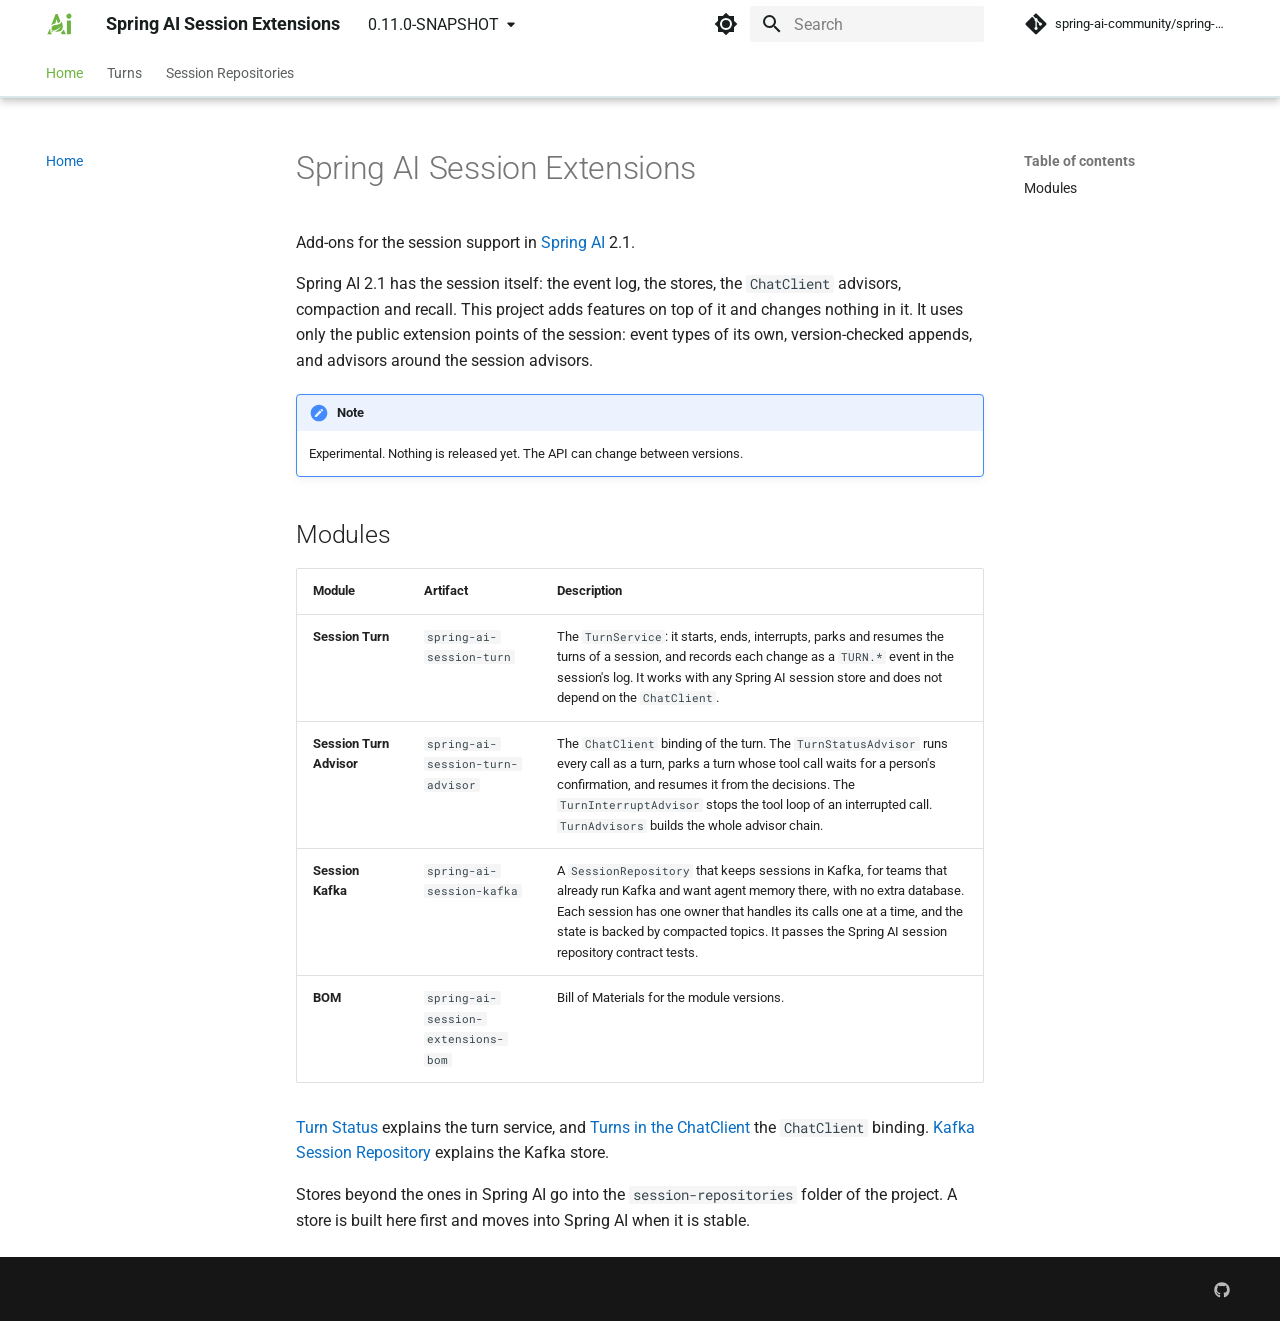
==== 0.11.0-SNAPSHOT/index.html @ f7932884 "Deployed 1ffb520 to 0.11.0-SNAPSHOT with MkDocs 1.6.1 and mike 2.2.0" ====
<!doctype html>
<html lang="en" class="no-js">
  <head>
    
      <meta charset="utf-8">
      <meta name="viewport" content="width=device-width,initial-scale=1">
      
        <meta name="description" content="Add-ons for the session in Spring AI 2.1">
      
      
      
      
      
        <link rel="next" href="turn/turn-status/">
      
      
        
      
      
      <link rel="icon" href="assets/images/spring-ai-logo.svg">
      <meta name="generator" content="mkdocs-1.6.1, mkdocs-material-9.8.2">
    
    
      
        <title>Spring AI Session Extensions</title>
      
    
    
      <link rel="stylesheet" href="assets/stylesheets/main.57a0d79d.min.css">
      
        
        <link rel="stylesheet" href="assets/stylesheets/palette.fb2fffe2.min.css">
      
      


    
    
      
    
    
      
        
        
        <link rel="preconnect" href="https://fonts.gstatic.com" crossorigin>
        <link rel="stylesheet" href="https://fonts.googleapis.com/css?family=Roboto:300,300i,400,400i,700,700i%7CRoboto+Mono:400,400i,700,700i&display=fallback">
        <style>:root{--md-text-font:"Roboto";--md-code-font:"Roboto Mono"}</style>
      
    
    
      <link rel="stylesheet" href="stylesheets/extra.css">
    
    <script>__md_scope=new URL(".",location),__md_hash=e=>[...e].reduce(((e,_)=>(e<<5)-e+_.charCodeAt(0)),0),__md_get=(e,_=localStorage,t=__md_scope)=>JSON.parse(_.getItem(t.pathname+"."+e)),__md_set=(e,_,t=localStorage,a=__md_scope)=>{try{t.setItem(a.pathname+"."+e,JSON.stringify(_))}catch(e){}}</script>
    
      

    
    
  </head>
  
  
    
    
      
    
    
    
    
    <body dir="ltr" data-md-color-scheme="default" data-md-color-primary="custom" data-md-color-accent="custom">
  
    
    <input class="md-toggle" data-md-toggle="drawer" type="checkbox" id="__drawer" autocomplete="off">
    <input class="md-toggle" data-md-toggle="search" type="checkbox" id="__search" autocomplete="off">
    <label class="md-overlay" for="__drawer"></label>
    <div data-md-component="skip">
      
        
        <a href="#spring-ai-session-extensions" class="md-skip">
          Skip to content
        </a>
      
    </div>
    <div data-md-component="announce">
      
    </div>
    
      <div data-md-color-scheme="default" data-md-component="outdated" hidden>
        
      </div>
    
    
      

  

<header class="md-header md-header--shadow md-header--lifted" data-md-component="header">
  <nav class="md-header__inner md-grid" aria-label="Header">
    <a href="." title="Spring AI Session Extensions" class="md-header__button md-logo" aria-label="Spring AI Session Extensions" data-md-component="logo">
      
  <img src="assets/images/spring-ai-logo.svg" alt="logo">

    </a>
    <label class="md-header__button md-icon" for="__drawer">
      
      <svg xmlns="http://www.w3.org/2000/svg" viewBox="0 0 24 24"><path d="M3 6h18v2H3zm0 5h18v2H3zm0 5h18v2H3z"/></svg>
    </label>
    <div class="md-header__title" data-md-component="header-title">
      <div class="md-header__ellipsis">
        <div class="md-header__topic">
          <span class="md-ellipsis">
            Spring AI Session Extensions
          </span>
        </div>
        <div class="md-header__topic" data-md-component="header-topic">
          <span class="md-ellipsis">
            
              Home
            
          </span>
        </div>
      </div>
    </div>
    
      
        <form class="md-header__option" data-md-component="palette">
  
    
    
    
    <input class="md-option" data-md-color-media="" data-md-color-scheme="default" data-md-color-primary="custom" data-md-color-accent="custom"  aria-label="Switch to dark mode"  type="radio" name="__palette" id="__palette_0">
    
      <label class="md-header__button md-icon" title="Switch to dark mode" for="__palette_1" hidden>
        <svg xmlns="http://www.w3.org/2000/svg" viewBox="0 0 24 24"><path d="M12 8a4 4 0 0 0-4 4 4 4 0 0 0 4 4 4 4 0 0 0 4-4 4 4 0 0 0-4-4m0 10a6 6 0 0 1-6-6 6 6 0 0 1 6-6 6 6 0 0 1 6 6 6 6 0 0 1-6 6m8-9.31V4h-4.69L12 .69 8.69 4H4v4.69L.69 12 4 15.31V20h4.69L12 23.31 15.31 20H20v-4.69L23.31 12z"/></svg>
      </label>
    
  
    
    
    
    <input class="md-option" data-md-color-media="" data-md-color-scheme="slate" data-md-color-primary="custom" data-md-color-accent="custom"  aria-label="Switch to light mode"  type="radio" name="__palette" id="__palette_1">
    
      <label class="md-header__button md-icon" title="Switch to light mode" for="__palette_0" hidden>
        <svg xmlns="http://www.w3.org/2000/svg" viewBox="0 0 24 24"><path d="M12 18c-.89 0-1.74-.2-2.5-.55C11.56 16.5 13 14.42 13 12s-1.44-4.5-3.5-5.45C10.26 6.2 11.11 6 12 6a6 6 0 0 1 6 6 6 6 0 0 1-6 6m8-9.31V4h-4.69L12 .69 8.69 4H4v4.69L.69 12 4 15.31V20h4.69L12 23.31 15.31 20H20v-4.69L23.31 12z"/></svg>
      </label>
    
  
</form>
      
    
    
      <script>var palette=__md_get("__palette");if(palette&&palette.color){if("(prefers-color-scheme)"===palette.color.media){var media=matchMedia("(prefers-color-scheme: light)"),input=document.querySelector(media.matches?"[data-md-color-media='(prefers-color-scheme: light)']":"[data-md-color-media='(prefers-color-scheme: dark)']");palette.color.media=input.getAttribute("data-md-color-media"),palette.color.scheme=input.getAttribute("data-md-color-scheme"),palette.color.primary=input.getAttribute("data-md-color-primary"),palette.color.accent=input.getAttribute("data-md-color-accent")}for(var[key,value]of Object.entries(palette.color))document.body.setAttribute("data-md-color-"+key,value)}</script>
    
    
    
      
      
        <label class="md-header__button md-icon" for="__search">
          
          <svg xmlns="http://www.w3.org/2000/svg" viewBox="0 0 24 24"><path d="M9.5 3A6.5 6.5 0 0 1 16 9.5c0 1.61-.59 3.09-1.56 4.23l.27.27h.79l5 5-1.5 1.5-5-5v-.79l-.27-.27A6.52 6.52 0 0 1 9.5 16 6.5 6.5 0 0 1 3 9.5 6.5 6.5 0 0 1 9.5 3m0 2C7 5 5 7 5 9.5S7 14 9.5 14 14 12 14 9.5 12 5 9.5 5"/></svg>
        </label>
        <div class="md-search" data-md-component="search" role="dialog">
  <label class="md-search__overlay" for="__search"></label>
  <div class="md-search__inner" role="search">
    <form class="md-search__form" name="search">
      <input type="text" class="md-search__input" name="query" aria-label="Search" placeholder="Search" autocapitalize="off" autocorrect="off" autocomplete="off" spellcheck="false" data-md-component="search-query" required>
      <label class="md-search__icon md-icon" for="__search">
        
        <svg xmlns="http://www.w3.org/2000/svg" viewBox="0 0 24 24"><path d="M9.5 3A6.5 6.5 0 0 1 16 9.5c0 1.61-.59 3.09-1.56 4.23l.27.27h.79l5 5-1.5 1.5-5-5v-.79l-.27-.27A6.52 6.52 0 0 1 9.5 16 6.5 6.5 0 0 1 3 9.5 6.5 6.5 0 0 1 9.5 3m0 2C7 5 5 7 5 9.5S7 14 9.5 14 14 12 14 9.5 12 5 9.5 5"/></svg>
        
        <svg xmlns="http://www.w3.org/2000/svg" viewBox="0 0 24 24"><path d="M20 11v2H8l5.5 5.5-1.42 1.42L4.16 12l7.92-7.92L13.5 5.5 8 11z"/></svg>
      </label>
      <nav class="md-search__options" aria-label="Search">
        
        <button type="reset" class="md-search__icon md-icon" title="Clear" aria-label="Clear" tabindex="-1">
          
          <svg xmlns="http://www.w3.org/2000/svg" viewBox="0 0 24 24"><path d="M19 6.41 17.59 5 12 10.59 6.41 5 5 6.41 10.59 12 5 17.59 6.41 19 12 13.41 17.59 19 19 17.59 13.41 12z"/></svg>
        </button>
      </nav>
      
        <div class="md-search__suggest" data-md-component="search-suggest"></div>
      
    </form>
    <div class="md-search__output">
      <div class="md-search__scrollwrap" tabindex="0" data-md-scrollfix>
        <div class="md-search-result" data-md-component="search-result">
          <div class="md-search-result__meta">
            Initializing search
          </div>
          <ol class="md-search-result__list" role="presentation"></ol>
        </div>
      </div>
    </div>
  </div>
</div>
      
    
    
      <div class="md-header__source">
        <a href="https://github.com/spring-ai-community/spring-ai-session-extensions" title="Go to repository" class="md-source" data-md-component="source">
  <div class="md-source__icon md-icon">
    
    <svg xmlns="http://www.w3.org/2000/svg" viewBox="0 0 448 512"><!--! Font Awesome Free 7.1.0 by @fontawesome - https://fontawesome.com License - https://fontawesome.com/license/free (Icons: CC BY 4.0, Fonts: SIL OFL 1.1, Code: MIT License) Copyright 2025 Fonticons, Inc.--><path d="M439.6 236.1 244 40.5c-5.4-5.5-12.8-8.5-20.4-8.5s-15 3-20.4 8.4L162.5 81l51.5 51.5c27.1-9.1 52.7 16.8 43.4 43.7l49.7 49.7c34.2-11.8 61.2 31 35.5 56.7-26.5 26.5-70.2-2.9-56-37.3L240.3 199v121.9c25.3 12.5 22.3 41.8 9.1 55-6.4 6.4-15.2 10.1-24.3 10.1s-17.8-3.6-24.3-10.1c-17.6-17.6-11.1-46.9 11.2-56v-123c-20.8-8.5-24.6-30.7-18.6-45L142.6 101 8.5 235.1C3 240.6 0 247.9 0 255.5s3 15 8.5 20.4l195.6 195.7c5.4 5.4 12.7 8.4 20.4 8.4s15-3 20.4-8.4l194.7-194.7c5.4-5.4 8.4-12.8 8.4-20.4s-3-15-8.4-20.4"/></svg>
  </div>
  <div class="md-source__repository">
    spring-ai-community/spring-ai-session-extensions
  </div>
</a>
      </div>
    
  </nav>
  
    
      
<nav class="md-tabs" aria-label="Tabs" data-md-component="tabs">
  <div class="md-grid">
    <ul class="md-tabs__list">
      
        
  
  
  
    
  
  
    <li class="md-tabs__item md-tabs__item--active">
      <a href="." class="md-tabs__link">
        
  
  
    
  
  Home

      </a>
    </li>
  

      
        
  
  
  
  
    
    
      <li class="md-tabs__item">
        <a href="turn/turn-status/" class="md-tabs__link">
          
  
  
    
  
  Turns

        </a>
      </li>
    
  

      
        
  
  
  
  
    
    
      <li class="md-tabs__item">
        <a href="session-repositories/kafka/" class="md-tabs__link">
          
  
  
    
  
  Session Repositories

        </a>
      </li>
    
  

      
    </ul>
  </div>
</nav>
    
  
</header>
    
    <div class="md-container" data-md-component="container">
      
      
        
      
      <main class="md-main" data-md-component="main">
        <div class="md-main__inner md-grid">
          
            
              
              <div class="md-sidebar md-sidebar--primary" data-md-component="sidebar" data-md-type="navigation" >
                <div class="md-sidebar__scrollwrap">
                  <div class="md-sidebar__inner">
                    


  


<nav class="md-nav md-nav--primary md-nav--lifted" aria-label="Navigation" data-md-level="0">
  <label class="md-nav__title" for="__drawer">
    <a href="." title="Spring AI Session Extensions" class="md-nav__button md-logo" aria-label="Spring AI Session Extensions" data-md-component="logo">
      
  <img src="assets/images/spring-ai-logo.svg" alt="logo">

    </a>
    Spring AI Session Extensions
  </label>
  
    <div class="md-nav__source">
      <a href="https://github.com/spring-ai-community/spring-ai-session-extensions" title="Go to repository" class="md-source" data-md-component="source">
  <div class="md-source__icon md-icon">
    
    <svg xmlns="http://www.w3.org/2000/svg" viewBox="0 0 448 512"><!--! Font Awesome Free 7.1.0 by @fontawesome - https://fontawesome.com License - https://fontawesome.com/license/free (Icons: CC BY 4.0, Fonts: SIL OFL 1.1, Code: MIT License) Copyright 2025 Fonticons, Inc.--><path d="M439.6 236.1 244 40.5c-5.4-5.5-12.8-8.5-20.4-8.5s-15 3-20.4 8.4L162.5 81l51.5 51.5c27.1-9.1 52.7 16.8 43.4 43.7l49.7 49.7c34.2-11.8 61.2 31 35.5 56.7-26.5 26.5-70.2-2.9-56-37.3L240.3 199v121.9c25.3 12.5 22.3 41.8 9.1 55-6.4 6.4-15.2 10.1-24.3 10.1s-17.8-3.6-24.3-10.1c-17.6-17.6-11.1-46.9 11.2-56v-123c-20.8-8.5-24.6-30.7-18.6-45L142.6 101 8.5 235.1C3 240.6 0 247.9 0 255.5s3 15 8.5 20.4l195.6 195.7c5.4 5.4 12.7 8.4 20.4 8.4s15-3 20.4-8.4l194.7-194.7c5.4-5.4 8.4-12.8 8.4-20.4s-3-15-8.4-20.4"/></svg>
  </div>
  <div class="md-source__repository">
    spring-ai-community/spring-ai-session-extensions
  </div>
</a>
    </div>
  
  <ul class="md-nav__list" data-md-scrollfix>
    
      
      
  
  
    
  
  
  
    <li class="md-nav__item md-nav__item--active">
      
      <input class="md-nav__toggle md-toggle" type="checkbox" id="__toc">
      
      
        
      
      
        <label class="md-nav__link md-nav__link--active" for="__toc">
          
  
  
  <span class="md-ellipsis">
    
  
    Home
  

    
  </span>
  
  

          <span class="md-nav__icon md-icon"></span>
        </label>
      
      <a href="." class="md-nav__link md-nav__link--active">
        
  
  
  <span class="md-ellipsis">
    
  
    Home
  

    
  </span>
  
  

      </a>
      
        

<nav class="md-nav md-nav--secondary" aria-label="Table of contents">
  
  
  
    
  
  
    <label class="md-nav__title" for="__toc">
      <span class="md-nav__icon md-icon"></span>
      Table of contents
    </label>
    <ul class="md-nav__list" data-md-component="toc" data-md-scrollfix>
      
        <li class="md-nav__item">
  <a href="#modules" class="md-nav__link">
    <span class="md-ellipsis">
      
        Modules
      
    </span>
  </a>
  
</li>
      
    </ul>
  
</nav>
      
    </li>
  

    
      
      
  
  
  
  
    
    
      
        
      
        
      
    
    
    
      
      
        
      
    
    
    <li class="md-nav__item md-nav__item--nested">
      
        
        
        <input class="md-nav__toggle md-toggle " type="checkbox" id="__nav_2" >
        
          
          <label class="md-nav__link" for="__nav_2" id="__nav_2_label" tabindex="0">
            
  
  
  <span class="md-ellipsis">
    
  
    Turns
  

    
  </span>
  
  

            <span class="md-nav__icon md-icon"></span>
          </label>
        
        <nav class="md-nav" data-md-level="1" aria-labelledby="__nav_2_label" aria-expanded="false">
          <label class="md-nav__title" for="__nav_2">
            <span class="md-nav__icon md-icon"></span>
            
  
    Turns
  

          </label>
          <ul class="md-nav__list" data-md-scrollfix>
            
              
                
  
  
  
  
    <li class="md-nav__item">
      <a href="turn/turn-status/" class="md-nav__link">
        
  
  
  <span class="md-ellipsis">
    
  
    Turn Status
  

    
  </span>
  
  

      </a>
    </li>
  

              
            
              
                
  
  
  
  
    <li class="md-nav__item">
      <a href="turn/chat-client/" class="md-nav__link">
        
  
  
  <span class="md-ellipsis">
    
  
    Turns in the ChatClient
  

    
  </span>
  
  

      </a>
    </li>
  

              
            
          </ul>
        </nav>
      
    </li>
  

    
      
      
  
  
  
  
    
    
      
        
      
    
    
    
      
      
        
      
    
    
    <li class="md-nav__item md-nav__item--nested">
      
        
        
        <input class="md-nav__toggle md-toggle " type="checkbox" id="__nav_3" >
        
          
          <label class="md-nav__link" for="__nav_3" id="__nav_3_label" tabindex="0">
            
  
  
  <span class="md-ellipsis">
    
  
    Session Repositories
  

    
  </span>
  
  

            <span class="md-nav__icon md-icon"></span>
          </label>
        
        <nav class="md-nav" data-md-level="1" aria-labelledby="__nav_3_label" aria-expanded="false">
          <label class="md-nav__title" for="__nav_3">
            <span class="md-nav__icon md-icon"></span>
            
  
    Session Repositories
  

          </label>
          <ul class="md-nav__list" data-md-scrollfix>
            
              
                
  
  
  
  
    <li class="md-nav__item">
      <a href="session-repositories/kafka/" class="md-nav__link">
        
  
  
  <span class="md-ellipsis">
    
  
    Kafka
  

    
  </span>
  
  

      </a>
    </li>
  

              
            
          </ul>
        </nav>
      
    </li>
  

    
  </ul>
</nav>
                  </div>
                </div>
              </div>
            
            
              
              <div class="md-sidebar md-sidebar--secondary" data-md-component="sidebar" data-md-type="toc" >
                <div class="md-sidebar__scrollwrap">
                  <div class="md-sidebar__inner">
                    

<nav class="md-nav md-nav--secondary" aria-label="Table of contents">
  
  
  
    
  
  
    <label class="md-nav__title" for="__toc">
      <span class="md-nav__icon md-icon"></span>
      Table of contents
    </label>
    <ul class="md-nav__list" data-md-component="toc" data-md-scrollfix>
      
        <li class="md-nav__item">
  <a href="#modules" class="md-nav__link">
    <span class="md-ellipsis">
      
        Modules
      
    </span>
  </a>
  
</li>
      
    </ul>
  
</nav>
                  </div>
                </div>
              </div>
            
          
          
            <div class="md-content" data-md-component="content">
              
                



  


              
              <article class="md-content__inner md-typeset">
                
                  


  
  


<!-- ![Spring AI](assets/images/spring-ai-title-logo-light.svg#only-light){ width="320" }
![Spring AI](assets/images/spring-ai-title-logo-dark.svg#only-dark){ width="320" } -->

<h1 id="spring-ai-session-extensions">Spring AI Session Extensions<a class="headerlink" href="#spring-ai-session-extensions" title="Permanent link">&para;</a></h1>
<p>Add-ons for the session support in <a href="https://docs.spring.io/spring-ai/reference/">Spring AI</a> 2.1.</p>
<p>Spring AI 2.1 has the session itself: the event log, the stores, the <code>ChatClient</code> advisors, compaction and recall.
This project adds features on top of it and changes nothing in it.
It uses only the public extension points of the session: event types of its own, version-checked appends, and advisors around the session advisors.</p>
<div class="admonition note">
<p class="admonition-title">Note</p>
<p>Experimental. Nothing is released yet. The API can change between versions.</p>
</div>
<h2 id="modules">Modules<a class="headerlink" href="#modules" title="Permanent link">&para;</a></h2>
<table>
<thead>
<tr>
<th>Module</th>
<th>Artifact</th>
<th>Description</th>
</tr>
</thead>
<tbody>
<tr>
<td><strong>Session Turn</strong></td>
<td><code>spring-ai-session-turn</code></td>
<td>The <code>TurnService</code>: it starts, ends, interrupts, parks and resumes the turns of a session, and records each change as a <code>TURN.*</code> event in the session's log. It works with any Spring AI session store and does not depend on the <code>ChatClient</code>.</td>
</tr>
<tr>
<td><strong>Session Turn Advisor</strong></td>
<td><code>spring-ai-session-turn-advisor</code></td>
<td>The <code>ChatClient</code> binding of the turn. The <code>TurnStatusAdvisor</code> runs every call as a turn, parks a turn whose tool call waits for a person's confirmation, and resumes it from the decisions. The <code>TurnInterruptAdvisor</code> stops the tool loop of an interrupted call. <code>TurnAdvisors</code> builds the whole advisor chain.</td>
</tr>
<tr>
<td><strong>Session Kafka</strong></td>
<td><code>spring-ai-session-kafka</code></td>
<td>A <code>SessionRepository</code> that keeps sessions in Kafka, for teams that already run Kafka and want agent memory there, with no extra database. Each session has one owner that handles its calls one at a time, and the state is backed by compacted topics. It passes the Spring AI session repository contract tests.</td>
</tr>
<tr>
<td><strong>BOM</strong></td>
<td><code>spring-ai-session-extensions-bom</code></td>
<td>Bill of Materials for the module versions.</td>
</tr>
</tbody>
</table>
<p><a href="turn/turn-status/">Turn Status</a> explains the turn service, and <a href="turn/chat-client/">Turns in the ChatClient</a> the <code>ChatClient</code> binding.
<a href="session-repositories/kafka/">Kafka Session Repository</a> explains the Kafka store.</p>
<p>Stores beyond the ones in Spring AI go into the <code>session-repositories</code> folder of the project.
A store is built here first and moves into Spring AI when it is stable.</p>












                
              </article>
            </div>
          
          
  <script>var tabs=__md_get("__tabs");if(Array.isArray(tabs))e:for(var set of document.querySelectorAll(".tabbed-set")){var labels=set.querySelector(".tabbed-labels");for(var tab of tabs)for(var label of labels.getElementsByTagName("label"))if(label.innerText.trim()===tab){var input=document.getElementById(label.htmlFor);input.checked=!0;continue e}}</script>

<script>var target=document.getElementById(location.hash.slice(1));target&&target.name&&(target.checked=target.name.startsWith("__tabbed_"))</script>
        </div>
        
          <button type="button" class="md-top md-icon" data-md-component="top" hidden>
  
  <svg xmlns="http://www.w3.org/2000/svg" viewBox="0 0 24 24"><path d="M13 20h-2V8l-5.5 5.5-1.42-1.42L12 4.16l7.92 7.92-1.42 1.42L13 8z"/></svg>
  Back to top
</button>
        
      </main>
      
        <footer class="md-footer">
  
  <div class="md-footer-meta md-typeset">
    <div class="md-footer-meta__inner md-grid">
      <div class="md-copyright">
  
  
</div>
      
        
<div class="md-social">
  
    
    
    
    
      
      
    
    <a href="https://github.com/spring-ai-community/spring-ai-session-extensions" target="_blank" rel="noopener" title="github.com" class="md-social__link">
      <svg xmlns="http://www.w3.org/2000/svg" viewBox="0 0 512 512"><!--! Font Awesome Free 7.1.0 by @fontawesome - https://fontawesome.com License - https://fontawesome.com/license/free (Icons: CC BY 4.0, Fonts: SIL OFL 1.1, Code: MIT License) Copyright 2025 Fonticons, Inc.--><path d="M173.9 397.4c0 2-2.3 3.6-5.2 3.6-3.3.3-5.6-1.3-5.6-3.6 0-2 2.3-3.6 5.2-3.6 3-.3 5.6 1.3 5.6 3.6m-31.1-4.5c-.7 2 1.3 4.3 4.3 4.9 2.6 1 5.6 0 6.2-2s-1.3-4.3-4.3-5.2c-2.6-.7-5.5.3-6.2 2.3m44.2-1.7c-2.9.7-4.9 2.6-4.6 4.9.3 2 2.9 3.3 5.9 2.6 2.9-.7 4.9-2.6 4.6-4.6-.3-1.9-3-3.2-5.9-2.9M252.8 8C114.1 8 8 113.3 8 252c0 110.9 69.8 205.8 169.5 239.2 12.8 2.3 17.3-5.6 17.3-12.1 0-6.2-.3-40.4-.3-61.4 0 0-70 15-84.7-29.8 0 0-11.4-29.1-27.8-36.6 0 0-22.9-15.7 1.6-15.4 0 0 24.9 2 38.6 25.8 21.9 38.6 58.6 27.5 72.9 20.9 2.3-16 8.8-27.1 16-33.7-55.9-6.2-112.3-14.3-112.3-110.5 0-27.5 7.6-41.3 23.6-58.9-2.6-6.5-11.1-33.3 2.6-67.9 20.9-6.5 69 27 69 27 20-5.6 41.5-8.5 62.8-8.5s42.8 2.9 62.8 8.5c0 0 48.1-33.6 69-27 13.7 34.7 5.2 61.4 2.6 67.9 16 17.7 25.8 31.5 25.8 58.9 0 96.5-58.9 104.2-114.8 110.5 9.2 7.9 17 22.9 17 46.4 0 33.7-.3 75.4-.3 83.6 0 6.5 4.6 14.4 17.3 12.1C436.2 457.8 504 362.9 504 252 504 113.3 391.5 8 252.8 8M105.2 352.9c-1.3 1-1 3.3.7 5.2 1.6 1.6 3.9 2.3 5.2 1 1.3-1 1-3.3-.7-5.2-1.6-1.6-3.9-2.3-5.2-1m-10.8-8.1c-.7 1.3.3 2.9 2.3 3.9 1.6 1 3.6.7 4.3-.7.7-1.3-.3-2.9-2.3-3.9-2-.6-3.6-.3-4.3.7m32.4 35.6c-1.6 1.3-1 4.3 1.3 6.2 2.3 2.3 5.2 2.6 6.5 1 1.3-1.3.7-4.3-1.3-6.2-2.2-2.3-5.2-2.6-6.5-1m-11.4-14.7c-1.6 1-1.6 3.6 0 5.9s4.3 3.3 5.6 2.3c1.6-1.3 1.6-3.9 0-6.2-1.4-2.3-4-3.3-5.6-2"/></svg>
    </a>
  
</div>
      
    </div>
  </div>
</footer>
      
    </div>
    <div class="md-dialog" data-md-component="dialog">
      <div class="md-dialog__inner md-typeset"></div>
    </div>
    
      <div class="md-progress" data-md-component="progress" role="progressbar"></div>
    
    
    
      
      
      <script id="__config" type="application/json">{"annotate": null, "base": ".", "features": ["navigation.instant", "navigation.instant.progress", "navigation.tabs", "navigation.tabs.sticky", "navigation.sections", "navigation.top", "navigation.path", "navigation.indexes", "toc.follow", "search.suggest", "search.highlight", "content.code.copy", "content.code.annotate", "content.tabs.link"], "search": "assets/javascripts/workers/search.a7633da7.min.js", "tags": null, "translations": {"clipboard.copied": "Copied to clipboard", "clipboard.copy": "Copy to clipboard", "search.result.more.one": "1 more on this page", "search.result.more.other": "# more on this page", "search.result.none": "No matching documents", "search.result.one": "1 matching document", "search.result.other": "# matching documents", "search.result.placeholder": "Type to start searching", "search.result.term.missing": "Missing", "select.version": "Select version"}, "version": {"default": ["latest-snapshot", "latest"], "provider": "mike"}}</script>
    
    
      <script src="assets/javascripts/bundle.a5f9d56c.min.js"></script>
      
    
  </body>
</html>
---- 0.11.0-SNAPSHOT/assets/stylesheets/main.57a0d79d.min.css ----
@charset "UTF-8";html{box-sizing:border-box;-webkit-text-size-adjust:none;-moz-text-size-adjust:none;text-size-adjust:none}*,:after,:before{box-sizing:inherit}@media(prefers-reduced-motion){*,:after,:before{transition:none!important}}body{margin:0;-webkit-font-smoothing:antialiased;-moz-osx-font-smoothing:grayscale;--md-text-font-family:var(--md-text-font, _),
    -apple-system, BlinkMacSystemFont, Helvetica, Arial, sans-serif;--md-code-font-family:var(--md-code-font, _),
    SFMono-Regular, Consolas, Menlo, monospace}.md-typeset code:not(.focus-visible),a,button,input,label{-webkit-tap-highlight-color:transparent}a{color:inherit;text-decoration:none}hr{box-sizing:initial;display:block;height:.05rem;padding:0;overflow:visible;border:0}small{font-size:80%}sub,sup{line-height:1em}img{border-style:none}table{border-spacing:0;border-collapse:initial}td,th{font-weight:400;vertical-align:top}button{padding:0;margin:0;font-family:inherit;font-size:inherit;background:#0000;border:0}input{border:0;outline:none}:root{--md-primary-fg-color:#4051b5;--md-primary-fg-color--light:#5d6cc0;--md-primary-fg-color--dark:#303fa1;--md-primary-bg-color:#fff;--md-primary-bg-color--light:#ffffffb3;--md-accent-fg-color:#526cfe;--md-accent-fg-color--transparent:#526cfe1a;--md-accent-bg-color:#fff;--md-accent-bg-color--light:#ffffffb3;--md-typeset-table-sort-icon:url("data:image/svg+xml;charset=utf-8,<svg xmlns='http://www.w3.org/2000/svg' viewBox='0 0 24 24'><path d='m18 21-4-4h3V7h-3l4-4 4 4h-3v10h3M2 19v-2h10v2M2 13v-2h7v2M2 7V5h4v2z'/></svg>");--md-typeset-table-sort-icon--asc:url("data:image/svg+xml;charset=utf-8,<svg xmlns='http://www.w3.org/2000/svg' viewBox='0 0 24 24'><path d='M19 17h3l-4 4-4-4h3V3h2M2 17h10v2H2M6 5v2H2V5m0 6h7v2H2z'/></svg>");--md-typeset-table-sort-icon--desc:url("data:image/svg+xml;charset=utf-8,<svg xmlns='http://www.w3.org/2000/svg' viewBox='0 0 24 24'><path d='M19 7h3l-4-4-4 4h3v14h2M2 17h10v2H2M6 5v2H2V5m0 6h7v2H2z'/></svg>")}[data-md-color-scheme=default]{color-scheme:light}[data-md-color-scheme=default] img[src$="#gh-dark-mode-only"],[data-md-color-scheme=default] img[src$="#only-dark"]{display:none}:root,[data-md-color-scheme=default]{--md-hue:225deg;--md-default-fg-color:#000000de;--md-default-fg-color--light:#0000008a;--md-default-fg-color--lighter:#00000052;--md-default-fg-color--lightest:#00000012;--md-default-bg-color:#fff;--md-default-bg-color--light:#ffffffb3;--md-default-bg-color--lighter:#ffffff4d;--md-default-bg-color--lightest:#ffffff1f;--md-code-fg-color:#36464e;--md-code-bg-color:#f5f5f5;--md-code-bg-color--light:#f5f5f5b3;--md-code-bg-color--lighter:#f5f5f54d;--md-code-hl-color:#4287ff;--md-code-hl-color--light:#4287ff1a;--md-code-hl-number-color:#d52a2a;--md-code-hl-special-color:#db1457;--md-code-hl-function-color:#a846b9;--md-code-hl-constant-color:#6e59d9;--md-code-hl-keyword-color:#3f6ec6;--md-code-hl-string-color:#1c7d4d;--md-code-hl-name-color:var(--md-code-fg-color);--md-code-hl-operator-color:var(--md-default-fg-color--light);--md-code-hl-punctuation-color:var(--md-default-fg-color--light);--md-code-hl-comment-color:var(--md-default-fg-color--light);--md-code-hl-generic-color:var(--md-default-fg-color--light);--md-code-hl-variable-color:var(--md-default-fg-color--light);--md-typeset-color:var(--md-default-fg-color);--md-typeset-a-color:var(--md-primary-fg-color);--md-typeset-del-color:#f5503d26;--md-typeset-ins-color:#0bd57026;--md-typeset-kbd-color:#fafafa;--md-typeset-kbd-accent-color:#fff;--md-typeset-kbd-border-color:#b8b8b8;--md-typeset-mark-color:#ffff0080;--md-typeset-table-color:#0000001f;--md-typeset-table-color--light:#00000009;--md-admonition-fg-color:var(--md-default-fg-color);--md-admonition-bg-color:var(--md-default-bg-color);--md-warning-fg-color:#000000de;--md-warning-bg-color:#ff9;--md-footer-fg-color:#fff;--md-footer-fg-color--light:#ffffffb3;--md-footer-fg-color--lighter:#ffffff73;--md-footer-bg-color:#000000de;--md-footer-bg-color--dark:#00000052;--md-shadow-z1:0 0.2rem 0.5rem #0000000d,
    0 0 0.05rem #0000001a;--md-shadow-z2:0 0.2rem 0.5rem #0000001a,
    0 0 0.05rem #00000040;--md-shadow-z3:0 0.2rem 0.5rem #0003,
    0 0 0.05rem #00000059}.md-icon svg{display:block;width:1.2rem;height:1.2rem;fill:currentcolor}aside,body,input{font-family:var(--md-text-font-family);font-feature-settings:"kern","liga";color:var(--md-typeset-color)}code,kbd,pre{font-family:var(--md-code-font-family);font-feature-settings:"kern"}.md-typeset{font-size:.8rem;line-height:1.6;overflow-wrap:break-word;-webkit-print-color-adjust:exact;color-adjust:exact}@media print{.md-typeset{font-size:.68rem}.md-typeset code,.md-typeset kbd,.md-typeset pre{white-space:pre-wrap}}.md-typeset blockquote,.md-typeset dl,.md-typeset figure,.md-typeset ol,.md-typeset pre,.md-typeset ul{margin-top:1em;margin-bottom:1em}.md-typeset h1{margin:0 0 1.25em;font-size:2em;line-height:1.3;color:var(--md-default-fg-color--light)}.md-typeset h1,.md-typeset h2{font-weight:300;letter-spacing:-.01em}.md-typeset h2{margin:1.6em 0 .64em;font-size:1.5625em;line-height:1.4}.md-typeset h3{margin:1.6em 0 .8em;font-size:1.25em;font-weight:400;line-height:1.5;letter-spacing:-.01em}.md-typeset h2+h3{margin-top:.8em}.md-typeset h4{margin:1em 0;font-weight:700;letter-spacing:-.01em}.md-typeset h5,.md-typeset h6{margin:1.25em 0;font-size:.8em;font-weight:700;color:var(--md-default-fg-color--light);letter-spacing:-.01em}.md-typeset h5{text-transform:uppercase}.md-typeset h5 code{text-transform:none}.md-typeset hr{display:flow-root;margin:1.5em 0;border-bottom:.05rem solid var(--md-default-fg-color--lightest)}.md-typeset a{color:var(--md-typeset-a-color);word-break:break-word}.md-typeset a,.md-typeset a:before{transition:color 125ms}.md-typeset a:focus,.md-typeset a:hover{color:var(--md-accent-fg-color)}.md-typeset a:focus code,.md-typeset a:hover code{color:var(--md-accent-fg-color);background-color:var(--md-accent-fg-color--transparent)}.md-typeset a code{color:var(--md-typeset-a-color)}.md-typeset a.focus-visible{outline-color:var(--md-accent-fg-color);outline-offset:.2rem}.md-typeset code,.md-typeset kbd,.md-typeset pre{font-variant-ligatures:none;color:var(--md-code-fg-color);direction:ltr;transition:background-color 125ms}.md-typeset code{padding:0 .2941176471em;font-size:.85em;word-break:break-word;background-color:var(--md-code-bg-color);border-radius:.1rem;-webkit-box-decoration-break:clone;box-decoration-break:clone;transition:color 125ms,background-color 125ms}.md-typeset code:not(.focus-visible){outline:none}.md-typeset pre{position:relative;display:flow-root;line-height:1.4}.md-typeset pre>code{display:block;padding:.7720588235em 1.1764705882em;margin:0;overflow:auto;word-break:normal;touch-action:auto;scrollbar-color:var(--md-default-fg-color--lighter) #0000;scrollbar-width:thin;outline-color:var(--md-accent-fg-color);box-shadow:none;-webkit-box-decoration-break:slice;box-decoration-break:slice}.md-typeset pre>code:hover{scrollbar-color:var(--md-accent-fg-color) #0000}.md-typeset pre>code::-webkit-scrollbar{width:.2rem;height:.2rem}.md-typeset pre>code::-webkit-scrollbar-thumb{background-color:var(--md-default-fg-color--lighter)}.md-typeset pre>code::-webkit-scrollbar-thumb:hover{background-color:var(--md-accent-fg-color)}.md-typeset kbd{display:inline-block;padding:0 .6666666667em;font-size:.75em;color:var(--md-default-fg-color);word-break:break-word;vertical-align:text-top;background-color:var(--md-typeset-kbd-color);border-radius:.1rem;box-shadow:0 .1rem 0 .05rem var(--md-typeset-kbd-border-color),0 .1rem 0 var(--md-typeset-kbd-border-color),0 -.1rem .2rem var(--md-typeset-kbd-accent-color) inset}.md-typeset mark{color:inherit;word-break:break-word;background-color:var(--md-typeset-mark-color);-webkit-box-decoration-break:clone;box-decoration-break:clone}.md-typeset abbr{text-decoration:none;cursor:help}.md-typeset [data-preview],.md-typeset abbr{border-bottom:.05rem dotted var(--md-default-fg-color--light)}.md-typeset small{opacity:.75}[dir=ltr] .md-typeset sub,[dir=ltr] .md-typeset sup{margin-left:.078125em}[dir=rtl] .md-typeset sub,[dir=rtl] .md-typeset sup{margin-right:.078125em}[dir=ltr] .md-typeset blockquote{padding-left:.6rem;border-left:.2rem solid var(--md-default-fg-color--lighter)}[dir=rtl] .md-typeset blockquote{padding-right:.6rem;border-right:.2rem solid var(--md-default-fg-color--lighter)}.md-typeset blockquote{margin-left:0;margin-right:0;color:var(--md-default-fg-color--light)}.md-typeset ul{list-style-type:disc}.md-typeset ul[type]{list-style-type:revert-layer}[dir=ltr] .md-typeset ol,[dir=ltr] .md-typeset ol li ol,[dir=ltr] .md-typeset ol li ul,[dir=ltr] .md-typeset ul,[dir=ltr] .md-typeset ul li ol,[dir=ltr] .md-typeset ul li ul{margin-left:.625em}[dir=rtl] .md-typeset ol,[dir=rtl] .md-typeset ol li ol,[dir=rtl] .md-typeset ol li ul,[dir=rtl] .md-typeset ul,[dir=rtl] .md-typeset ul li ol,[dir=rtl] .md-typeset ul li ul{margin-right:.625em}.md-typeset ol,.md-typeset ul{padding:0}.md-typeset ol:not([hidden]),.md-typeset ul:not([hidden]){display:flow-root}.md-typeset ol ol,.md-typeset ul ol{list-style-type:lower-alpha}.md-typeset ol ol ol,.md-typeset ul ol ol{list-style-type:lower-roman}.md-typeset ol ol ol ol,.md-typeset ul ol ol ol{list-style-type:upper-alpha}.md-typeset ol ol ol ol ol,.md-typeset ul ol ol ol ol{list-style-type:upper-roman}.md-typeset ol[type],.md-typeset ul[type]{list-style-type:revert-layer}[dir=ltr] .md-typeset ol li,[dir=ltr] .md-typeset ul li{margin-left:1.25em}[dir=rtl] .md-typeset ol li,[dir=rtl] .md-typeset ul li{margin-right:1.25em}.md-typeset ol li,.md-typeset ul li{margin-bottom:.5em}.md-typeset ol li blockquote,.md-typeset ol li p,.md-typeset ul li blockquote,.md-typeset ul li p{margin:.5em 0}.md-typeset ol li:last-child,.md-typeset ul li:last-child{margin-bottom:0}.md-typeset ol li ol,.md-typeset ol li ul,.md-typeset ul li ol,.md-typeset ul li ul{margin-top:.5em;margin-bottom:.5em}[dir=ltr] .md-typeset dd{margin-left:1.875em}[dir=rtl] .md-typeset dd{margin-right:1.875em}.md-typeset dd{margin-top:1em;margin-bottom:1.5em}.md-typeset img,.md-typeset svg,.md-typeset video{max-width:100%;height:auto}.md-typeset img[align=left]{margin:1em 1em 1em 0}.md-typeset img[align=right]{margin:1em 0 1em 1em}.md-typeset img[align]:only-child{margin-top:0}.md-typeset figure{display:flow-root;width:fit-content;max-width:100%;margin:1em auto;text-align:center}.md-typeset figure img{display:block;margin:0 auto}.md-typeset figcaption{max-width:24rem;margin:1em auto;font-style:italic}.md-typeset iframe{max-width:100%}.md-typeset table:not([class]){display:inline-block;max-width:100%;overflow:auto;font-size:.64rem;touch-action:auto;background-color:var(--md-default-bg-color);border:.05rem solid var(--md-typeset-table-color);border-radius:.1rem}@media print{.md-typeset table:not([class]){display:table}}.md-typeset table:not([class])+*{margin-top:1.5em}.md-typeset table:not([class]) td>:first-child,.md-typeset table:not([class]) th>:first-child{margin-top:0}.md-typeset table:not([class]) td>:last-child,.md-typeset table:not([class]) th>:last-child{margin-bottom:0}.md-typeset table:not([class]) td:not([align]),.md-typeset table:not([class]) th:not([align]){text-align:left}[dir=rtl] .md-typeset table:not([class]) td:not([align]),[dir=rtl] .md-typeset table:not([class]) th:not([align]){text-align:right}.md-typeset table:not([class]) th{min-width:5rem;padding:.9375em 1.25em;font-weight:700;vertical-align:top}.md-typeset table:not([class]) td{padding:.9375em 1.25em;vertical-align:top;border-top:.05rem solid var(--md-typeset-table-color)}.md-typeset table:not([class]) tbody tr{transition:background-color 125ms}.md-typeset table:not([class]) tbody tr:hover{background-color:var(--md-typeset-table-color--light);box-shadow:0 .05rem 0 var(--md-default-bg-color) inset}.md-typeset table:not([class]) a{word-break:normal}.md-typeset table th[role=columnheader]{cursor:pointer}[dir=ltr] .md-typeset table th[role=columnheader]:after{margin-left:.5em}[dir=rtl] .md-typeset table th[role=columnheader]:after{margin-right:.5em}.md-typeset table th[role=columnheader]:after{display:inline-block;width:1.2em;height:1.2em;vertical-align:text-bottom;content:"";-webkit-mask-image:var(--md-typeset-table-sort-icon);mask-image:var(--md-typeset-table-sort-icon);-webkit-mask-repeat:no-repeat;mask-repeat:no-repeat;-webkit-mask-size:contain;mask-size:contain;transition:background-color 125ms}.md-typeset table th[role=columnheader]:hover:after{background-color:var(--md-default-fg-color--lighter)}.md-typeset table th[role=columnheader][aria-sort=ascending]:after{background-color:var(--md-default-fg-color--light);-webkit-mask-image:var(--md-typeset-table-sort-icon--asc);mask-image:var(--md-typeset-table-sort-icon--asc)}.md-typeset table th[role=columnheader][aria-sort=descending]:after{background-color:var(--md-default-fg-color--light);-webkit-mask-image:var(--md-typeset-table-sort-icon--desc);mask-image:var(--md-typeset-table-sort-icon--desc)}.md-typeset__scrollwrap{margin:1em -.8rem;overflow-x:auto;touch-action:auto}.md-typeset__table{display:inline-block;padding:0 .8rem;margin-bottom:.5em}@media print{.md-typeset__table{display:block}}html .md-typeset__table table{display:table;width:100%;margin:0;overflow:hidden}@media screen and (max-width:44.984375em){.md-content__inner>pre{margin:1em -.8rem}.md-content__inner>pre code{border-radius:0}}.md-typeset .md-author{position:relative;display:block;flex-shrink:0;width:1.6rem;height:1.6rem;overflow:hidden;border-radius:100%;transition:color 125ms,transform 125ms}.md-typeset .md-author img{display:block}.md-typeset .md-author--more{font-size:.6rem;font-weight:700;line-height:1.6rem;color:var(--md-default-fg-color--lighter);text-align:center;background:var(--md-default-fg-color--lightest)}.md-typeset .md-author--long{width:2.4rem;height:2.4rem}.md-typeset a.md-author{transform:scale(1)}.md-typeset a.md-author img{filter:grayscale(100%) opacity(75%);border-radius:100%;transition:filter 125ms}.md-typeset a.md-author:focus,.md-typeset a.md-author:hover{z-index:1;transform:scale(1.1)}.md-typeset a.md-author:focus img,.md-typeset a.md-author:hover img{filter:grayscale(0)}.md-banner{overflow:auto;color:var(--md-footer-fg-color);background-color:var(--md-footer-bg-color)}@media print{.md-banner{display:none}}.md-banner--warning{color:var(--md-warning-fg-color);background-color:var(--md-warning-bg-color)}.md-banner__inner{padding:0 .8rem;margin:.6rem auto;font-size:.7rem}[dir=ltr] .md-banner__button{float:right}[dir=rtl] .md-banner__button{float:left}.md-banner__button{color:inherit;cursor:pointer;transition:opacity .25s}.no-js .md-banner__button{display:none}.md-banner__button:hover{opacity:.7}html{height:100%;overflow-x:hidden;font-size:125%}@media screen and (min-width:100em){html{font-size:137.5%}}@media screen and (min-width:125em){html{font-size:150%}}body{position:relative;display:flex;flex-direction:column;width:100%;min-height:100%;font-size:.5rem;background-color:var(--md-default-bg-color)}@media print{body{display:block}}@media screen and (max-width:59.984375em){body[data-md-scrolllock]{position:fixed}}.md-grid{max-width:61rem;margin-left:auto;margin-right:auto}.md-container{display:flex;flex-grow:1;flex-direction:column}@media print{.md-container{display:block}}.md-main{flex-grow:1}.md-main__inner{display:flex;height:100%;margin-top:1.5rem}.md-ellipsis{overflow:hidden;text-overflow:ellipsis}.md-toggle{display:none}.md-option{position:absolute;width:0;height:0;opacity:0}.md-option:checked+label:not([hidden]){display:block}.md-option.focus-visible+label{outline-style:auto;outline-color:var(--md-accent-fg-color)}.md-skip{position:fixed;z-index:-1;padding:.3rem .5rem;margin:.5rem;font-size:.64rem;color:var(--md-default-bg-color);background-color:var(--md-default-fg-color);border-radius:.1rem;outline-color:var(--md-accent-fg-color);opacity:0;transform:translateY(.4rem)}.md-skip:focus{z-index:10;opacity:1;transition:transform .25s cubic-bezier(.4,0,.2,1),opacity 175ms 75ms;transform:translateY(0)}@page{margin:25mm}:root{--md-clipboard-icon:url("data:image/svg+xml;charset=utf-8,<svg xmlns='http://www.w3.org/2000/svg' viewBox='0 0 24 24'><path d='M19 21H8V7h11m0-2H8a2 2 0 0 0-2 2v14a2 2 0 0 0 2 2h11a2 2 0 0 0 2-2V7a2 2 0 0 0-2-2m-3-4H4a2 2 0 0 0-2 2v14h2V3h12z'/></svg>");--md-code-select-icon:url("data:image/svg+xml;charset=utf-8,<svg xmlns='http://www.w3.org/2000/svg' viewBox='0 0 24 24'><path d='M19 19h-4v2h4c1.1 0 2-.9 2-2v-4h-2m0-12h-4v2h4v4h2V5c0-1.1-.9-2-2-2M5 5h4V3H5c-1.1 0-2 .9-2 2v4h2m0 6H3v4c0 1.1.9 2 2 2h4v-2H5zm2-4h2v2H7zm4 0h2v2h-2zm4 0h2v2h-2zM7 7h2v2H7zm4 0h2v2h-2zm4 0h2v2h-2zm-8 8h2v2H7zm4 0h2v2h-2zm4 0h2v2h-2z'/></svg>");--md-code-copy-icon:url("data:image/svg+xml;charset=utf-8,<svg xmlns='http://www.w3.org/2000/svg' viewBox='0 0 24 24'><path d='M19 21H8V7h11m0-2H8a2 2 0 0 0-2 2v14a2 2 0 0 0 2 2h11a2 2 0 0 0 2-2V7a2 2 0 0 0-2-2m-3-4H4a2 2 0 0 0-2 2v14h2V3h12z'/></svg>")}.md-clipboard{z-index:1;width:1.5em;height:1.5em;color:var(--md-default-fg-color--lightest);cursor:pointer;border-radius:.1rem;outline-color:var(--md-accent-fg-color);outline-offset:.1rem;transition:color .25s}@media print{.md-clipboard{display:none}}.md-clipboard:not(.focus-visible){outline:none;-webkit-tap-highlight-color:transparent}:hover>.md-clipboard{color:var(--md-default-fg-color--light)}.md-clipboard:focus,.md-clipboard:hover{color:var(--md-accent-fg-color)}.md-clipboard:after{display:block;width:1.125em;height:1.125em;margin:0 auto;content:"";background-color:currentcolor;-webkit-mask-image:var(--md-clipboard-icon);mask-image:var(--md-clipboard-icon);-webkit-mask-repeat:no-repeat;mask-repeat:no-repeat;-webkit-mask-position:center;mask-position:center;-webkit-mask-size:contain;mask-size:contain}.md-clipboard--inline{cursor:pointer}.md-clipboard--inline code{transition:color .25s,background-color .25s}.md-clipboard--inline:focus code,.md-clipboard--inline:hover code{color:var(--md-accent-fg-color);background-color:var(--md-accent-fg-color--transparent)}.md-typeset .md-code__content{display:grid}.md-code__nav{position:absolute;top:.25em;right:.25em;z-index:1;display:flex;gap:.2rem;padding:.2rem;background-color:var(--md-code-bg-color--lighter);border-radius:.1rem;transition:background-color .25s}:hover>.md-code__nav{background-color:var(--md-code-bg-color--light)}.md-code__button{display:block;width:1.5em;height:1.5em;color:var(--md-default-fg-color--lightest);cursor:pointer;outline-color:var(--md-accent-fg-color);outline-offset:.1rem;transition:color .25s}:hover>*>.md-code__button{color:var(--md-default-fg-color--light)}.md-code__button.focus-visible,.md-code__button:hover{color:var(--md-accent-fg-color)}.md-code__button--active{color:var(--md-default-fg-color)!important}.md-code__button:after{display:block;width:1.125em;height:1.125em;margin:0 auto;content:"";background-color:currentcolor;-webkit-mask-repeat:no-repeat;mask-repeat:no-repeat;-webkit-mask-position:center;mask-position:center;-webkit-mask-size:contain;mask-size:contain}.md-code__button[data-md-type=select]:after{-webkit-mask-image:var(--md-code-select-icon);mask-image:var(--md-code-select-icon)}.md-code__button[data-md-type=copy]:after{-webkit-mask-image:var(--md-code-copy-icon);mask-image:var(--md-code-copy-icon)}@keyframes consent{0%{opacity:0;transform:translateY(100%)}to{opacity:1;transform:translateY(0)}}@keyframes overlay{0%{opacity:0}to{opacity:1}}.md-consent__overlay{position:fixed;top:0;z-index:5;width:100%;height:100%;background-color:#0000008a;-webkit-backdrop-filter:blur(.1rem);backdrop-filter:blur(.1rem);opacity:1;animation:overlay .25s both}.md-consent__inner{position:fixed;bottom:0;z-index:5;width:100%;max-height:100%;padding:0;overflow:auto;background-color:var(--md-default-bg-color);border:0;border-radius:.1rem;box-shadow:0 0 .2rem #0000001a,0 .2rem .4rem #0003;animation:consent .5s cubic-bezier(.1,.7,.1,1) both}.md-consent__form{padding:.8rem}.md-consent__settings{display:none;margin:1em 0}input:checked+.md-consent__settings{display:block}.md-consent__controls{margin-bottom:.8rem}.md-typeset .md-consent__controls .md-button{display:inline}@media screen and (max-width:44.984375em){.md-typeset .md-consent__controls .md-button{display:block;width:100%;margin-top:.4rem;text-align:center}}.md-consent label{cursor:pointer}.md-content{flex-grow:1;min-width:0}.md-content__inner{padding-top:.6rem;margin:0 .8rem 1.2rem}@media screen and (min-width:76.25em){[dir=ltr] .md-sidebar--primary:not([hidden])~.md-content>.md-content__inner,[dir=rtl] .md-sidebar--secondary:not([hidden])~.md-content>.md-content__inner{margin-left:1.2rem}[dir=ltr] .md-sidebar--secondary:not([hidden])~.md-content>.md-content__inner,[dir=rtl] .md-sidebar--primary:not([hidden])~.md-content>.md-content__inner{margin-right:1.2rem}}.md-content__inner:before{display:block;height:.4rem;content:""}.md-content__inner>:last-child{margin-bottom:0}[dir=ltr] .md-content__button{float:right;margin-left:.4rem}[dir=rtl] .md-content__button{float:left;margin-right:.4rem}.md-content__button{padding:0;margin:.4rem 0}@media print{.md-content__button{display:none}}.md-typeset .md-content__button{color:var(--md-default-fg-color--lighter)}.md-content__button svg{display:inline;vertical-align:top}[dir=rtl] .md-content__button svg{transform:scaleX(-1)}[dir=ltr] .md-dialog{right:.8rem}[dir=rtl] .md-dialog{left:.8rem}.md-dialog{position:fixed;bottom:.8rem;z-index:4;min-width:11.1rem;padding:.4rem .6rem;pointer-events:none;background-color:var(--md-default-fg-color);border-radius:.1rem;box-shadow:var(--md-shadow-z3);opacity:0;transition:transform 0s .4s,opacity .4s;transform:translateY(100%)}@media print{.md-dialog{display:none}}.md-dialog--active{pointer-events:auto;opacity:1;transition:transform .4s cubic-bezier(.075,.85,.175,1),opacity .4s;transform:translateY(0)}.md-dialog__inner{font-size:.7rem;color:var(--md-default-bg-color)}.md-feedback{margin:2em 0 1em;text-align:center}.md-feedback fieldset{padding:0;margin:0;border:none}.md-feedback__title{margin:1em auto;font-weight:700}.md-feedback__inner{position:relative}.md-feedback__list{position:relative;display:flex;flex-wrap:wrap;place-content:baseline center}.md-feedback__list:hover .md-icon:not(:disabled){color:var(--md-default-fg-color--lighter)}:disabled .md-feedback__list{min-height:1.8rem}.md-feedback__icon{flex-shrink:0;margin:0 .1rem;color:var(--md-default-fg-color--light);cursor:pointer;transition:color 125ms}.md-feedback__icon:not(:disabled).md-icon:hover{color:var(--md-accent-fg-color)}.md-feedback__icon:disabled{color:var(--md-default-fg-color--lightest);pointer-events:none}.md-feedback__note{position:relative;opacity:0;transition:transform .4s cubic-bezier(.1,.7,.1,1),opacity .15s;transform:translateY(.4rem)}.md-feedback__note>*{max-width:16rem;margin:0 auto}:disabled .md-feedback__note{opacity:1;transform:translateY(0)}@media print{.md-feedback,.md-footer{display:none}}.md-footer{color:var(--md-footer-fg-color);background-color:var(--md-footer-bg-color)}.md-footer__inner{justify-content:space-between;padding:.2rem;overflow:auto}.md-footer__inner:not([hidden]){display:flex}.md-footer__link{display:flex;flex-grow:.01;align-items:end;max-width:100%;margin-top:1rem;margin-bottom:.4rem;overflow:hidden;outline-color:var(--md-accent-fg-color);transition:opacity .25s}.md-footer__link:focus,.md-footer__link:hover{opacity:.7}[dir=rtl] .md-footer__link svg{transform:scaleX(-1)}@media screen and (max-width:44.984375em){.md-footer__link--prev{flex-shrink:0}.md-footer__link--prev .md-footer__title{display:none}}[dir=ltr] .md-footer__link--next{margin-left:auto}.md-footer__link--next{text-align:right}[dir=rtl] .md-footer__link--next{margin-right:auto;text-align:left}.md-footer__title{flex-grow:1;max-width:calc(100% - 2.4rem);padding:0 1rem;margin-bottom:.7rem;font-size:.9rem;white-space:nowrap}.md-footer__button{padding:.4rem;margin:.2rem}.md-footer__direction{font-size:.64rem;opacity:.7}.md-footer-meta{background-color:var(--md-footer-bg-color--dark)}.md-footer-meta__inner{display:flex;flex-wrap:wrap;justify-content:space-between;padding:.2rem}html .md-footer-meta.md-typeset a{color:var(--md-footer-fg-color--light)}html .md-footer-meta.md-typeset a:focus,html .md-footer-meta.md-typeset a:hover{color:var(--md-footer-fg-color)}.md-copyright{width:100%;padding:.4rem 0;margin:auto .6rem;font-size:.64rem;color:var(--md-footer-fg-color--lighter)}.md-copyright__highlight{color:var(--md-footer-fg-color--light)}.md-social{display:inline-flex;gap:.2rem;padding:.2rem 0 .6rem;margin:0 .4rem}@media screen and (min-width:45em){.md-copyright{width:auto}.md-social{padding:.6rem 0}}.md-social__link{display:inline-block;width:1.6rem;height:1.6rem;text-align:center}.md-social__link:before{line-height:1.9}.md-social__link svg{max-height:.8rem;vertical-align:-25%;fill:currentcolor}.md-typeset .md-button{display:inline-block;padding:.625em 2em;font-weight:700;color:var(--md-primary-fg-color);cursor:pointer;border:.1rem solid;border-radius:.1rem;transition:color 125ms,background-color 125ms,border-color 125ms}.md-typeset .md-button--primary{color:var(--md-primary-bg-color);background-color:var(--md-primary-fg-color);border-color:var(--md-primary-fg-color)}.md-typeset .md-button:focus,.md-typeset .md-button:hover{color:var(--md-accent-bg-color);background-color:var(--md-accent-fg-color);border-color:var(--md-accent-fg-color)}[dir=ltr] .md-typeset .md-input,[dir=rtl] .md-typeset .md-input{border-top-left-radius:.1rem}[dir=ltr] .md-typeset .md-input,[dir=rtl] .md-typeset .md-input{border-top-right-radius:.1rem}.md-typeset .md-input{height:1.8rem;padding:0 .6rem;font-size:.8rem;border-bottom:.1rem solid var(--md-default-fg-color--lighter);box-shadow:var(--md-shadow-z1);transition:border .25s,box-shadow .25s}.md-typeset .md-input:focus,.md-typeset .md-input:hover{border-bottom-color:var(--md-accent-fg-color);box-shadow:var(--md-shadow-z2)}.md-typeset .md-input--stretch{width:100%}.md-header{position:sticky;left:0;right:0;top:0;z-index:4;display:block;color:var(--md-primary-bg-color);background-color:var(--md-primary-fg-color);box-shadow:0 0 .2rem #0000,0 .2rem .4rem #0000}@media print{.md-header{display:none}}.md-header[hidden]{transition:transform .25s cubic-bezier(.8,0,.6,1),box-shadow .25s;transform:translateY(-100%)}.md-header--shadow{box-shadow:0 0 .2rem #0000001a,0 .2rem .4rem #0003;transition:transform .25s cubic-bezier(.1,.7,.1,1),box-shadow .25s}.md-header__inner{display:flex;align-items:center;padding:0 .2rem}.md-header__button{position:relative;z-index:1;padding:.4rem;margin:.2rem;color:currentcolor;vertical-align:middle;cursor:pointer;outline-color:var(--md-accent-fg-color);transition:opacity .25s}.md-header__button:hover{opacity:.7}.md-header__button:not([hidden]){display:inline-block}.md-header__button:not(.focus-visible){outline:none;-webkit-tap-highlight-color:transparent}.md-header__button.md-logo{padding:.4rem;margin:.2rem}@media screen and (max-width:76.234375em){.md-header__button.md-logo{display:none}}.md-header__button.md-logo img,.md-header__button.md-logo svg{display:block;width:auto;height:1.2rem;fill:currentcolor}@media screen and (min-width:60em){.md-header__button[for=__search]{display:none}}.no-js .md-header__button[for=__search]{display:none}[dir=rtl] .md-header__button[for=__search] svg{transform:scaleX(-1)}@media screen and (min-width:76.25em){.md-header__button[for=__drawer]{display:none}}.md-header__topic{position:absolute;display:flex;max-width:100%;white-space:nowrap;transition:transform .4s cubic-bezier(.1,.7,.1,1),opacity .15s}.md-header__topic+.md-header__topic{z-index:-1;pointer-events:none;opacity:0;transition:transform .4s cubic-bezier(1,.7,.1,.1),opacity .15s;transform:translateX(1.25rem)}[dir=rtl] .md-header__topic+.md-header__topic{transform:translateX(-1.25rem)}.md-draft,.md-header__topic:first-child,.md-nav__title{font-weight:700}[dir=ltr] .md-header__title{margin-left:1rem;margin-right:.4rem}[dir=rtl] .md-header__title{margin-right:1rem;margin-left:.4rem}.md-header__title{flex-grow:1;height:2.4rem;font-size:.9rem;line-height:2.4rem}.md-header__title--active .md-header__topic{z-index:-1;pointer-events:none;opacity:0;transition:transform .4s cubic-bezier(1,.7,.1,.1),opacity .15s;transform:translateX(-1.25rem)}[dir=rtl] .md-header__title--active .md-header__topic{transform:translateX(1.25rem)}.md-header__title--active .md-header__topic+.md-header__topic{z-index:0;pointer-events:auto;opacity:1;transition:transform .4s cubic-bezier(.1,.7,.1,1),opacity .15s;transform:translateX(0)}.md-header__title>.md-header__ellipsis{position:relative;width:100%;height:100%}.md-header__option{display:flex;flex-shrink:0;max-width:100%;white-space:nowrap;transition:max-width 0s .25s,opacity .25s .25s}[data-md-toggle=search]:checked~.md-header .md-header__option{max-width:0;opacity:0;transition:max-width,opacity}.md-header__option>input{bottom:0}.md-header__source{display:none}@media screen and (min-width:60em){[dir=ltr] .md-header__source{margin-left:1rem}[dir=rtl] .md-header__source{margin-right:1rem}.md-header__source{display:block;width:11.7rem;max-width:11.7rem}}@media screen and (min-width:76.25em){[dir=ltr] .md-header__source{margin-left:1.4rem}[dir=rtl] .md-header__source{margin-right:1.4rem}}.md-meta{font-size:.7rem;line-height:1.3;color:var(--md-default-fg-color--light)}.md-meta__list{display:inline-flex;flex-wrap:wrap;padding:0;margin:0;list-style:none}.md-meta__item:not(:last-child):after{margin-left:.2rem;margin-right:.2rem;content:"·"}.md-meta__link{color:var(--md-typeset-a-color)}.md-meta__link:focus,.md-meta__link:hover{color:var(--md-accent-fg-color)}.md-draft{display:inline-block;padding-left:.5714285714em;padding-right:.5714285714em;color:#fff;background-color:#ff1744;border-radius:.125em}:root{--md-nav-icon--prev:url("data:image/svg+xml;charset=utf-8,<svg xmlns='http://www.w3.org/2000/svg' viewBox='0 0 24 24'><path d='M20 11v2H8l5.5 5.5-1.42 1.42L4.16 12l7.92-7.92L13.5 5.5 8 11z'/></svg>");--md-nav-icon--next:url("data:image/svg+xml;charset=utf-8,<svg xmlns='http://www.w3.org/2000/svg' viewBox='0 0 24 24'><path d='M8.59 16.58 13.17 12 8.59 7.41 10 6l6 6-6 6z'/></svg>");--md-toc-icon:url("data:image/svg+xml;charset=utf-8,<svg xmlns='http://www.w3.org/2000/svg' viewBox='0 0 24 24'><path d='M3 9h14V7H3zm0 4h14v-2H3zm0 4h14v-2H3zm16 0h2v-2h-2zm0-10v2h2V7zm0 6h2v-2h-2z'/></svg>");--md-path-icon:url("data:image/svg+xml;charset=utf-8,<svg xmlns='http://www.w3.org/2000/svg' viewBox='0 0 24 24'><path d='M8.59 16.58 13.17 12 8.59 7.41 10 6l6 6-6 6z'/></svg>");--md-post-pin-icon:url("data:image/svg+xml;charset=utf-8,<svg xmlns='http://www.w3.org/2000/svg' viewBox='0 0 24 24'><path d='M16 12V4h1V2H7v2h1v8l-2 2v2h5.2v6h1.6v-6H18v-2z'/></svg>");--md-progress-value:0;--md-progress-delay:400ms;--md-search-result-icon:url("data:image/svg+xml;charset=utf-8,<svg xmlns='http://www.w3.org/2000/svg' viewBox='0 0 24 24'><path d='M14 2H6a2 2 0 0 0-2 2v16a2 2 0 0 0 2 2h7c-.41-.25-.8-.56-1.14-.9-.33-.33-.61-.7-.86-1.1H6V4h7v5h5v1.18c.71.16 1.39.43 2 .82V8zm6.31 16.9c1.33-2.11.69-4.9-1.4-6.22-2.11-1.33-4.91-.68-6.22 1.4-1.34 2.11-.69 4.89 1.4 6.22 1.46.93 3.32.93 4.79.02L22 23.39 23.39 22zm-3.81.1a2.5 2.5 0 0 1-2.5-2.5 2.5 2.5 0 0 1 2.5-2.5 2.5 2.5 0 0 1 2.5 2.5 2.5 2.5 0 0 1-2.5 2.5'/></svg>")}.md-nav,.md-nav__link .md-typeset{font-size:.7rem;line-height:1.3}.md-nav__title{display:block;padding:0 .6rem;overflow:hidden;color:var(--md-default-fg-color--light);text-overflow:ellipsis}.md-nav__title .md-nav__button{display:none}.md-nav__title .md-nav__button img{width:auto;height:100%}.md-nav__title .md-nav__button.md-logo img,.md-nav__title .md-nav__button.md-logo svg{display:block;width:auto;max-width:100%;height:2.4rem;object-fit:contain;fill:currentcolor}.md-nav__list{padding:0;margin:0;list-style:none}.md-nav__link{display:flex;gap:.4rem;align-items:flex-start;margin-top:.625em;scroll-snap-align:start;transition:color 125ms}.md-nav__link--passed,.md-nav__link--passed code{color:var(--md-default-fg-color--light)}.md-nav__item .md-nav__link--active,.md-nav__item .md-nav__link--active code{color:var(--md-typeset-a-color)}.md-nav__link .md-ellipsis{position:relative}.md-nav__link .md-ellipsis code{word-break:normal}[dir=ltr] .md-nav__link .md-icon:last-child{margin-left:auto}[dir=rtl] .md-nav__link .md-icon:last-child{margin-right:auto}.md-nav__link svg{position:relative;flex-shrink:0;height:1.3em;fill:currentcolor}.md-nav__link[for]:focus,.md-nav__link[for]:hover,.md-nav__link[href]:focus,.md-nav__link[href]:hover{color:var(--md-accent-fg-color);cursor:pointer}.md-nav__link[for]:focus code,.md-nav__link[for]:hover code,.md-nav__link[href]:focus code,.md-nav__link[href]:hover code{color:var(--md-accent-fg-color);background-color:var(--md-accent-fg-color--transparent)}.md-nav__link.focus-visible,.md-pagination__link.focus-visible{outline-color:var(--md-accent-fg-color);outline-offset:.2rem}.md-nav--primary .md-nav__link[for=__toc]{display:none}.md-nav--primary .md-nav__link[for=__toc] .md-icon:after{display:block;width:100%;height:100%;background-color:currentcolor;-webkit-mask-image:var(--md-toc-icon);mask-image:var(--md-toc-icon)}.md-nav--primary .md-nav__link[for=__toc]~.md-nav,.md-nav__source{display:none}.md-nav__container>.md-nav__link{margin-top:0}.md-nav__container>.md-nav__link:first-child{flex-grow:1;min-width:0}.md-nav__icon{flex-shrink:0}@media screen and (max-width:76.234375em){.md-nav--primary,.md-nav--primary .md-nav{position:absolute;left:0;right:0;top:0;z-index:1;display:flex;flex-direction:column;height:100%;background-color:var(--md-default-bg-color)}.md-nav--primary .md-nav__item,.md-nav--primary .md-nav__title{font-size:.8rem;line-height:1.5}.md-nav--primary .md-nav__title{position:relative;height:5.6rem;padding:3rem .8rem .2rem;line-height:2.4rem;color:var(--md-default-fg-color--light);white-space:nowrap;cursor:pointer;background-color:var(--md-default-fg-color--lightest)}[dir=ltr] .md-nav--primary .md-nav__title .md-nav__icon{left:.4rem}[dir=rtl] .md-nav--primary .md-nav__title .md-nav__icon{right:.4rem}.md-nav--primary .md-nav__title .md-nav__icon{position:absolute;top:.4rem;display:block;width:1.2rem;height:1.2rem;margin:.2rem}.md-nav--primary .md-nav__title .md-nav__icon:after{display:block;width:100%;height:100%;content:"";background-color:currentcolor;-webkit-mask-image:var(--md-nav-icon--prev);mask-image:var(--md-nav-icon--prev);-webkit-mask-repeat:no-repeat;mask-repeat:no-repeat;-webkit-mask-position:center;mask-position:center;-webkit-mask-size:contain;mask-size:contain}.md-nav--primary .md-nav__title~.md-nav__list{overflow-y:auto;touch-action:pan-y;scroll-snap-type:y mandatory;background-color:var(--md-default-bg-color);box-shadow:0 .05rem 0 var(--md-default-fg-color--lightest) inset}.md-nav--primary .md-nav__title~.md-nav__list>:first-child{border-top:0}.md-nav--primary .md-nav__title[for=__drawer]{font-weight:700;color:var(--md-primary-bg-color);background-color:var(--md-primary-fg-color)}.md-nav--primary .md-nav__title .md-logo{position:absolute;left:.2rem;right:.2rem;top:.2rem;display:block;padding:.4rem;margin:.2rem}.md-nav--primary .md-nav__list{flex:1}.md-nav--primary .md-nav__item{border-top:.05rem solid var(--md-default-fg-color--lightest)}.md-nav--primary .md-nav__item--active>.md-nav__link{color:var(--md-typeset-a-color)}.md-nav--primary .md-nav__item--active>.md-nav__link:focus,.md-nav--primary .md-nav__item--active>.md-nav__link:hover{color:var(--md-accent-fg-color)}.md-nav--primary .md-nav__link{padding:.6rem .8rem;margin-top:0}.md-nav--primary .md-nav__link svg{margin-top:.1em}.md-nav--primary .md-nav__link>.md-nav__link{padding:0}[dir=ltr] .md-nav--primary .md-nav__link .md-nav__icon{margin-right:-.2rem}[dir=rtl] .md-nav--primary .md-nav__link .md-nav__icon{margin-left:-.2rem}.md-nav--primary .md-nav__link .md-nav__icon{width:1.2rem;height:1.2rem;font-size:1.2rem}.md-nav--primary .md-nav__link .md-nav__icon:after{display:block;width:100%;height:100%;content:"";background-color:currentcolor;-webkit-mask-image:var(--md-nav-icon--next);mask-image:var(--md-nav-icon--next);-webkit-mask-repeat:no-repeat;mask-repeat:no-repeat;-webkit-mask-position:center;mask-position:center;-webkit-mask-size:contain;mask-size:contain}[dir=rtl] .md-nav--primary .md-nav__icon:after{transform:scale(-1)}.md-nav--primary .md-nav--secondary .md-nav{position:static;background-color:initial}[dir=ltr] .md-nav--primary .md-nav--secondary .md-nav .md-nav__link{padding-left:1.4rem}[dir=rtl] .md-nav--primary .md-nav--secondary .md-nav .md-nav__link{padding-right:1.4rem}[dir=ltr] .md-nav--primary .md-nav--secondary .md-nav .md-nav .md-nav__link{padding-left:2rem}[dir=rtl] .md-nav--primary .md-nav--secondary .md-nav .md-nav .md-nav__link{padding-right:2rem}[dir=ltr] .md-nav--primary .md-nav--secondary .md-nav .md-nav .md-nav .md-nav__link{padding-left:2.6rem}[dir=rtl] .md-nav--primary .md-nav--secondary .md-nav .md-nav .md-nav .md-nav__link{padding-right:2.6rem}[dir=ltr] .md-nav--primary .md-nav--secondary .md-nav .md-nav .md-nav .md-nav .md-nav__link{padding-left:3.2rem}[dir=rtl] .md-nav--primary .md-nav--secondary .md-nav .md-nav .md-nav .md-nav .md-nav__link{padding-right:3.2rem}.md-nav--secondary{background-color:initial}.md-nav__toggle~.md-nav{display:flex;opacity:0;transition:transform .25s cubic-bezier(.8,0,.6,1),opacity 125ms 50ms;transform:translateX(100%)}[dir=rtl] .md-nav__toggle~.md-nav{transform:translateX(-100%)}.md-nav__toggle:checked~.md-nav{opacity:1;transition:transform .25s cubic-bezier(.4,0,.2,1),opacity 125ms 125ms;transform:translateX(0)}.md-nav__toggle:checked~.md-nav>.md-nav__list{backface-visibility:hidden}}@media screen and (max-width:59.984375em){.md-nav--primary .md-nav__link[for=__toc]{display:flex}.md-nav--primary .md-nav__link[for=__toc] .md-icon:after{content:""}.md-nav--primary .md-nav__link[for=__toc]+.md-nav__link{display:none}.md-nav--primary .md-nav__link[for=__toc]~.md-nav{display:flex}.md-nav__source{display:block;padding:0 .2rem;color:var(--md-primary-bg-color);background-color:var(--md-primary-fg-color--dark)}}@media screen and (min-width:60em) and (max-width:76.234375em){.md-nav--integrated .md-nav__link[for=__toc]{display:flex}.md-nav--integrated .md-nav__link[for=__toc] .md-icon:after{content:""}.md-nav--integrated .md-nav__link[for=__toc]+.md-nav__link{display:none}.md-nav--integrated .md-nav__link[for=__toc]~.md-nav{display:flex}}@media screen and (min-width:60em){.md-nav{margin-bottom:-.4rem}.md-nav--secondary .md-nav__title{position:sticky;top:0;z-index:1;background:var(--md-default-bg-color);box-shadow:0 0 .4rem .4rem var(--md-default-bg-color)}.md-nav--secondary .md-nav__title[for=__toc]{scroll-snap-align:start}.md-nav--secondary .md-nav__title .md-nav__icon{display:none}[dir=ltr] .md-nav--secondary .md-nav__list{padding-left:.6rem}[dir=rtl] .md-nav--secondary .md-nav__list{padding-right:.6rem}.md-nav--secondary .md-nav__list{padding-bottom:.4rem}[dir=ltr] .md-nav--secondary .md-nav__item>.md-nav__link{margin-right:.4rem}[dir=rtl] .md-nav--secondary .md-nav__item>.md-nav__link{margin-left:.4rem}}@media screen and (min-width:76.25em){.md-nav{margin-bottom:-.4rem;transition:max-height .25s cubic-bezier(.86,0,.07,1)}.md-nav--primary .md-nav__title{position:sticky;top:0;z-index:1;background:var(--md-default-bg-color);box-shadow:0 0 .4rem .4rem var(--md-default-bg-color)}.md-nav--primary .md-nav__title[for=__drawer]{scroll-snap-align:start}.md-nav--primary .md-nav__title .md-nav__icon{display:none}[dir=ltr] .md-nav--primary .md-nav__list{padding-left:.6rem}[dir=rtl] .md-nav--primary .md-nav__list{padding-right:.6rem}.md-nav--primary .md-nav__list{padding-bottom:.4rem}[dir=ltr] .md-nav--primary .md-nav__item>.md-nav__link{margin-right:.4rem}[dir=rtl] .md-nav--primary .md-nav__item>.md-nav__link{margin-left:.4rem}.md-nav__toggle~.md-nav{display:grid;grid-template-rows:minmax(.4rem,0fr);visibility:collapse;opacity:0;transition:grid-template-rows .25s cubic-bezier(.86,0,.07,1),opacity .25s,visibility 0s .25s}.md-nav__toggle~.md-nav>.md-nav__list{overflow:hidden}.md-nav__toggle.md-toggle--indeterminate~.md-nav,.md-nav__toggle:checked~.md-nav{grid-template-rows:minmax(.4rem,1fr);visibility:visible;opacity:1;transition:grid-template-rows .25s cubic-bezier(.86,0,.07,1),opacity .15s .1s,visibility}.md-nav__toggle.md-toggle--indeterminate~.md-nav{transition:none}.md-nav__item--nested>.md-nav>.md-nav__title{display:none}.md-nav__item--section{display:block;margin:1.25em 0}.md-nav__item--section:last-child{margin-bottom:0}.md-nav__item--section>.md-nav__link{font-weight:700}.md-nav--lifted>.md-nav__list>.md-nav__item>[for],.md-nav__item--section>.md-nav__link[for]{color:var(--md-default-fg-color--light)}.md-nav--lifted>.md-nav__list>.md-nav__item--active>.md-nav__link:not(.md-nav__container),.md-nav__item--section>.md-nav__link:not(.md-nav__container){pointer-events:none}.md-nav__item--section>.md-nav__link .md-icon,.md-nav__item--section>.md-nav__link>[for]{display:none}[dir=ltr] .md-nav__item--section>.md-nav{margin-left:-.6rem}[dir=rtl] .md-nav__item--section>.md-nav{margin-right:-.6rem}.md-nav__item--section>.md-nav{display:block;visibility:visible;opacity:1}.md-nav__item--section>.md-nav>.md-nav__list>.md-nav__item{padding:0}.md-nav__icon{width:.9rem;height:.9rem;border-radius:100%;transition:background-color .25s}.md-nav__icon:hover{background-color:var(--md-accent-fg-color--transparent)}.md-nav__icon:after{display:inline-block;width:100%;height:100%;vertical-align:-.1rem;content:"";background-color:currentcolor;border-radius:100%;-webkit-mask-image:var(--md-nav-icon--next);mask-image:var(--md-nav-icon--next);-webkit-mask-repeat:no-repeat;mask-repeat:no-repeat;-webkit-mask-position:center;mask-position:center;-webkit-mask-size:contain;mask-size:contain;transition:transform .25s}[dir=rtl] .md-nav__icon:after{transform:rotate(180deg)}.md-nav__item--nested .md-nav__toggle:checked~.md-nav__link .md-nav__icon:after,.md-nav__item--nested .md-toggle--indeterminate~.md-nav__link .md-nav__icon:after{transform:rotate(90deg)}.md-nav--lifted>.md-nav__list>.md-nav__item,.md-nav--lifted>.md-nav__title{display:none}.md-nav--lifted>.md-nav__list>.md-nav__item--active{display:block}.md-nav--lifted>.md-nav__list>.md-nav__item--active>.md-nav__link{position:sticky;top:0;z-index:1;margin-top:0;background:var(--md-default-bg-color);box-shadow:0 0 .4rem .4rem var(--md-default-bg-color)}.md-nav--lifted>.md-nav__list>.md-nav__item--active.md-nav__item--section{margin:0}[dir=ltr] .md-nav--lifted>.md-nav__list>.md-nav__item>.md-nav:not(.md-nav--secondary){margin-left:-.6rem}[dir=rtl] .md-nav--lifted>.md-nav__list>.md-nav__item>.md-nav:not(.md-nav--secondary){margin-right:-.6rem}.md-nav--lifted .md-nav[data-md-level="1"]{grid-template-rows:minmax(.4rem,1fr);visibility:visible;opacity:1}[dir=ltr] .md-nav--integrated>.md-nav__list>.md-nav__item--active .md-nav--secondary{border-left:.05rem solid var(--md-primary-fg-color)}[dir=rtl] .md-nav--integrated>.md-nav__list>.md-nav__item--active .md-nav--secondary{border-right:.05rem solid var(--md-primary-fg-color)}.md-nav--integrated>.md-nav__list>.md-nav__item--active .md-nav--secondary{display:block;margin-bottom:1.25em;visibility:visible;opacity:1}.md-nav--integrated>.md-nav__list>.md-nav__item--active .md-nav--secondary>.md-nav__list{padding-bottom:0;overflow:visible}.md-nav--integrated>.md-nav__list>.md-nav__item--active .md-nav--secondary>.md-nav__title{display:none}}.md-pagination{gap:.4rem;font-size:.8rem;font-weight:700}.md-pagination,.md-pagination>*{display:flex;align-items:center;justify-content:center}.md-pagination>*{min-width:1.8rem;height:1.8rem;text-align:center;border-radius:.2rem}.md-pagination__current{color:var(--md-default-fg-color--light);background-color:var(--md-default-fg-color--lightest)}.md-pagination__link{transition:color 125ms,background-color 125ms}.md-pagination__link:focus,.md-pagination__link:hover{color:var(--md-accent-fg-color);background-color:var(--md-accent-fg-color--transparent)}.md-pagination__link:focus svg,.md-pagination__link:hover svg{color:var(--md-accent-fg-color)}.md-pagination__link svg{display:block;width:1.2rem;max-height:100%;color:var(--md-default-fg-color--lighter);fill:currentcolor}.md-path{padding-top:1.2rem;margin:0 .8rem;overflow:auto;font-size:.7rem}.md-path:not([hidden]){display:block}@media screen and (min-width:76.25em){.md-path{margin:0 1.2rem}}.md-path__list{display:flex;gap:.2rem;align-items:center;padding:0;margin:0;list-style:none}.md-path__item:not(:first-child){display:inline-flex;gap:.2rem;white-space:nowrap}.md-path__item:not(:first-child):before{display:inline;width:.8rem;height:.8rem;content:"";background-color:var(--md-default-fg-color--lighter);-webkit-mask-image:var(--md-path-icon);mask-image:var(--md-path-icon)}.md-path__link{display:flex;align-items:center;color:var(--md-default-fg-color--light)}.md-path__link:focus,.md-path__link:hover,.md-post .md-post__meta a:focus,.md-post .md-post__meta a:hover{color:var(--md-accent-fg-color)}.md-post__back{padding-bottom:1.2rem;margin-bottom:1.2rem;border-bottom:.05rem solid var(--md-default-fg-color--lightest)}@media screen and (max-width:76.234375em){.md-post__back{display:none}}[dir=rtl] .md-post__back svg{transform:scaleX(-1)}.md-post__authors{display:flex;flex-direction:column;gap:.6rem;margin:0 .6rem 1.2rem}.md-post .md-post__meta a{transition:color 125ms}.md-post__title{font-weight:700;color:var(--md-default-fg-color--light)}.md-post--excerpt{margin-bottom:3.2rem}.md-post--excerpt .md-post__header{display:flex;gap:.6rem;align-items:center;min-height:1.6rem}.md-post--excerpt .md-post__authors{display:inline-flex;flex-direction:row;gap:.2rem;align-items:center;min-height:2.4rem;margin:0}[dir=ltr] .md-post--excerpt .md-post__meta .md-meta__list{margin-right:.4rem}[dir=rtl] .md-post--excerpt .md-post__meta .md-meta__list{margin-left:.4rem}.md-post--excerpt .md-post__content>:first-child{--md-scroll-margin:6rem;margin-top:0}.md-post>.md-nav--secondary{margin:1em 0}.md-pin{padding:.2rem;margin-top:-.05rem;background:var(--md-default-fg-color--lightest);border-radius:1rem}.md-pin:after{display:block;width:.6rem;height:.6rem;margin:0 auto;content:"";background-color:currentcolor;-webkit-mask-image:var(--md-post-pin-icon);mask-image:var(--md-post-pin-icon);-webkit-mask-repeat:no-repeat;mask-repeat:no-repeat;-webkit-mask-position:center;mask-position:center;-webkit-mask-size:contain;mask-size:contain}.md-profile{display:flex;gap:.6rem;align-items:center;width:100%;font-size:.7rem;line-height:1.4}.md-profile__description{flex-grow:1}.md-content--post{display:flex}.md-content--post>.md-content__inner{flex-grow:1;min-width:0}@media screen and (min-width:76.25em){[dir=ltr] .md-content--post>.md-content__inner{margin-left:1.2rem}[dir=rtl] .md-content--post>.md-content__inner{margin-right:1.2rem}}@media screen and (max-width:76.234375em){.md-content--post{flex-flow:column-reverse}.md-sidebar.md-sidebar--post{position:static;width:100%;padding:0}.md-sidebar.md-sidebar--post .md-sidebar__scrollwrap{overflow:visible}.md-sidebar.md-sidebar--post .md-sidebar__inner{padding:0}.md-sidebar.md-sidebar--post .md-post__meta{margin-left:.6rem;margin-right:.6rem}.md-sidebar.md-sidebar--post .md-nav__item{display:inline;border:none}.md-sidebar.md-sidebar--post .md-nav__list{display:inline-flex;flex-wrap:wrap;gap:.6rem;padding-top:.6rem;padding-bottom:.6rem}.md-sidebar.md-sidebar--post .md-nav__link{padding:0}.md-sidebar.md-sidebar--post .md-nav{position:static;height:auto;margin-bottom:0}}.md-progress{position:fixed;top:0;z-index:4;width:100%;height:.075rem;background:var(--md-primary-bg-color);opacity:min(clamp(0,var(--md-progress-value),1),clamp(0,100 - var(--md-progress-value),1));transition:transform .5s cubic-bezier(.19,1,.22,1),opacity .25s var(--md-progress-delay);transform:scaleX(calc(var(--md-progress-value) * 1%));transform-origin:left}.md-search{position:relative}.no-js .md-search{display:none}.md-search__overlay{z-index:1;opacity:0}@media screen and (max-width:59.984375em){[dir=ltr] .md-search__overlay{left:-2.2rem}[dir=rtl] .md-search__overlay{right:-2.2rem}.md-search__overlay{position:absolute;top:-1rem;width:2rem;height:2rem;overflow:hidden;pointer-events:none;background-color:var(--md-default-bg-color);border-radius:1rem;transition:transform .3s .1s,opacity .2s .2s;transform-origin:center}[data-md-toggle=search]:checked~.md-header .md-search__overlay{opacity:1;transition:transform .4s,opacity .1s}}@media screen and (min-width:60em){.md-search{padding:.2rem 0}[dir=ltr] .md-search__overlay{left:0}[dir=rtl] .md-search__overlay{right:0}.md-search__overlay{position:fixed;top:0;width:0;height:0;cursor:pointer;background-color:#0000008a;transition:width 0s .25s,height 0s .25s,opacity .25s}[data-md-toggle=search]:checked~.md-header .md-search__overlay{width:100%;height:200vh;opacity:1;transition:width,height,opacity .25s}}@media screen and (max-width:29.984375em){[data-md-toggle=search]:checked~.md-header .md-search__overlay{transform:scale(45)}}@media screen and (min-width:30em) and (max-width:44.984375em){[data-md-toggle=search]:checked~.md-header .md-search__overlay{transform:scale(60)}}@media screen and (min-width:45em) and (max-width:59.984375em){[data-md-toggle=search]:checked~.md-header .md-search__overlay{transform:scale(75)}}.md-search__inner,.md-search__scrollwrap,.md-sidebar__scrollwrap{backface-visibility:hidden}@media screen and (max-width:59.984375em){[dir=ltr] .md-search__inner{left:0}.md-search__inner{position:fixed;top:0;z-index:2;width:0;height:0;overflow:hidden;opacity:0;transition:width 0s .3s,height 0s .3s,transform .15s cubic-bezier(.4,0,.2,1) .15s,opacity .15s .15s;transform:translateX(5%)}[dir=rtl] .md-search__inner{right:0;transform:translateX(-5%)}[data-md-toggle=search]:checked~.md-header .md-search__inner{width:100%;height:100%;opacity:1;transition:width,height,transform .15s cubic-bezier(.1,.7,.1,1) .15s,opacity .15s .15s;transform:translateX(0)}}@media screen and (min-width:60em){[dir=ltr] .md-search__inner{float:right}[dir=rtl] .md-search__inner{float:left}.md-search__inner{position:relative;width:11.7rem;padding:.1rem 0;transition:width .25s cubic-bezier(.1,.7,.1,1)}}@media screen and (min-width:60em) and (max-width:76.234375em){[data-md-toggle=search]:checked~.md-header .md-search__inner{width:23.4rem}}@media screen and (min-width:76.25em){[data-md-toggle=search]:checked~.md-header .md-search__inner{width:34.4rem}}.md-search__form{position:relative;z-index:2;height:2.4rem;background-color:var(--md-default-bg-color);box-shadow:0 0 .6rem #0000;transition:color .25s,background-color .25s}@media screen and (min-width:60em){.md-search__form{height:1.8rem;background-color:#00000042;border-radius:.1rem}.md-search__form:hover{background-color:#ffffff1f}}[data-md-toggle=search]:checked~.md-header .md-search__form{color:var(--md-default-fg-color);background-color:var(--md-default-bg-color);border-radius:.1rem .1rem 0 0;box-shadow:0 0 .6rem #00000012}[dir=ltr] .md-search__input{padding-left:3.6rem;padding-right:2.2rem}[dir=rtl] .md-search__input{padding-right:3.6rem;padding-left:2.2rem}.md-search__input{position:relative;z-index:2;width:100%;height:100%;font-size:.9rem;text-overflow:ellipsis;background:#0000}.md-search__input::placeholder{transition:color .25s}.md-search__input::placeholder,.md-search__input~.md-search__icon{color:var(--md-default-fg-color--light)}.md-search__input::-ms-clear{display:none}@media screen and (max-width:59.984375em){.md-search__input{width:100%;height:2.4rem;font-size:.9rem}}.md-search__icon{display:inline-block;width:1.2rem;height:1.2rem;cursor:pointer;transition:color .25s,opacity .25s}.md-search__icon:hover{opacity:.7}[dir=ltr] .md-search__icon[for=__search]{left:.5rem}[dir=rtl] .md-search__icon[for=__search]{right:.5rem}.md-search__icon[for=__search]{position:absolute;top:.3rem;z-index:2}[dir=rtl] .md-search__icon[for=__search] svg{transform:scaleX(-1)}@media screen and (max-width:59.984375em){[dir=ltr] .md-search__icon[for=__search]{left:.8rem}[dir=rtl] .md-search__icon[for=__search]{right:.8rem}.md-search__icon[for=__search]{top:.6rem}.md-search__icon[for=__search] svg:first-child{display:none}}@media screen and (min-width:60em){[dir=ltr] .md-search__input{padding-left:2.2rem}[dir=rtl] .md-search__input{padding-right:2.2rem}.md-search__input{font-size:.8rem;color:inherit}.md-search__input::placeholder{color:var(--md-primary-bg-color--light)}.md-search__input+.md-search__icon{color:var(--md-primary-bg-color)}[data-md-toggle=search]:checked~.md-header .md-search__input{text-overflow:clip}[data-md-toggle=search]:checked~.md-header .md-search__input+.md-search__icon{color:var(--md-default-fg-color--light)}[data-md-toggle=search]:checked~.md-header .md-search__input::placeholder{color:#0000}.md-search__icon[for=__search]{pointer-events:none}.md-search__icon[for=__search] svg:last-child{display:none}}[dir=ltr] .md-search__options{right:.5rem}[dir=rtl] .md-search__options{left:.5rem}.md-search__options{position:absolute;top:.3rem;z-index:2;pointer-events:none}@media screen and (max-width:59.984375em){[dir=ltr] .md-search__options{right:.8rem}[dir=rtl] .md-search__options{left:.8rem}.md-search__options{top:.6rem}}[dir=ltr] .md-search__options>.md-icon{margin-left:.2rem}[dir=rtl] .md-search__options>.md-icon{margin-right:.2rem}.md-search__options>.md-icon{color:var(--md-default-fg-color--light);opacity:0;transition:transform .15s cubic-bezier(.1,.7,.1,1),opacity .15s;transform:scale(.75)}.md-search__options>.md-icon:not(.focus-visible){outline:none;-webkit-tap-highlight-color:transparent}[data-md-toggle=search]:checked~.md-header .md-search__input:valid~.md-search__options>.md-icon{pointer-events:auto;opacity:1;transform:scale(1)}[data-md-toggle=search]:checked~.md-header .md-search__input:valid~.md-search__options>.md-icon:hover{opacity:.7}[dir=ltr] .md-search__suggest{padding-left:3.6rem;padding-right:2.2rem}[dir=rtl] .md-search__suggest{padding-right:3.6rem;padding-left:2.2rem}.md-search__suggest{position:absolute;top:0;display:flex;align-items:center;width:100%;height:100%;font-size:.9rem;color:var(--md-default-fg-color--lighter);white-space:pre;opacity:0;transition:opacity 50ms}[data-md-toggle=search]:checked~.md-header .md-search__suggest{opacity:1;transition:opacity .3s .1s}[dir=ltr] .md-search__output,[dir=rtl] .md-search__output{border-bottom-left-radius:.1rem}[dir=ltr] .md-search__output,[dir=rtl] .md-search__output{border-bottom-right-radius:.1rem}.md-search__output{position:absolute;z-index:1;width:100%;overflow:hidden}@media screen and (max-width:59.984375em){.md-search__output{top:2.4rem;bottom:0}}.md-search__scrollwrap{height:100%;overflow-y:auto;touch-action:pan-y;background-color:var(--md-default-bg-color)}@media(max-resolution:1dppx){.md-search__scrollwrap{transform:translateZ(0)}}@media screen and (min-width:60em) and (max-width:76.234375em){.md-search__scrollwrap{width:23.4rem}}@media screen and (min-width:76.25em){.md-search__scrollwrap{width:34.4rem}}@media screen and (min-width:60em){[dir=ltr] .md-search__suggest{padding-left:2.2rem}[dir=rtl] .md-search__suggest{padding-right:2.2rem}.md-search__suggest{font-size:.8rem}.md-search__output{top:1.9rem;opacity:0;transition:opacity .4s}[data-md-toggle=search]:checked~.md-header .md-search__output{box-shadow:var(--md-shadow-z3);opacity:1}.md-search__scrollwrap{max-height:0;scrollbar-color:var(--md-default-fg-color--lighter) #0000;scrollbar-width:thin}[data-md-toggle=search]:checked~.md-header .md-search__scrollwrap{max-height:75vh}.md-search__scrollwrap:hover{scrollbar-color:var(--md-accent-fg-color) #0000}.md-search__scrollwrap::-webkit-scrollbar{width:.2rem;height:.2rem}.md-search__scrollwrap::-webkit-scrollbar-thumb{background-color:var(--md-default-fg-color--lighter)}.md-search__scrollwrap::-webkit-scrollbar-thumb:hover{background-color:var(--md-accent-fg-color)}}.md-search-result{color:var(--md-default-fg-color);word-break:break-word}.md-search-result__meta{padding:0 .8rem;font-size:.64rem;line-height:1.8rem;color:var(--md-default-fg-color--light);scroll-snap-align:start;background-color:var(--md-default-fg-color--lightest)}@media screen and (min-width:60em){[dir=ltr] .md-search-result__meta{padding-left:2.2rem}[dir=rtl] .md-search-result__meta{padding-right:2.2rem}}.md-search-result__list{padding:0;margin:0;list-style:none;-webkit-user-select:none;user-select:none}.md-search-result__item{box-shadow:0 -.05rem var(--md-default-fg-color--lightest)}.md-search-result__item:first-child{box-shadow:none}.md-search-result__link{display:block;scroll-snap-align:start;outline:none;transition:background-color .25s}.md-search-result__link:focus,.md-search-result__link:hover{background-color:var(--md-accent-fg-color--transparent)}.md-search-result__link:last-child p:last-child{margin-bottom:.6rem}.md-search-result__more>summary{position:sticky;top:0;z-index:1;display:block;cursor:pointer;scroll-snap-align:start;outline:none}.md-search-result__more>summary::marker{display:none}.md-search-result__more>summary::-webkit-details-marker{display:none}.md-search-result__more>summary>div{padding:.75em .8rem;font-size:.64rem;color:var(--md-typeset-a-color);transition:color .25s,background-color .25s}@media screen and (min-width:60em){[dir=ltr] .md-search-result__more>summary>div{padding-left:2.2rem}[dir=rtl] .md-search-result__more>summary>div{padding-right:2.2rem}}.md-search-result__more>summary:focus>div,.md-search-result__more>summary:hover>div{color:var(--md-accent-fg-color);background-color:var(--md-accent-fg-color--transparent)}.md-search-result__more[open]>summary{background-color:var(--md-default-bg-color)}.md-search-result__article{position:relative;padding:0 .8rem;overflow:hidden}@media screen and (min-width:60em){[dir=ltr] .md-search-result__article{padding-left:2.2rem}[dir=rtl] .md-search-result__article{padding-right:2.2rem}}[dir=ltr] .md-search-result__icon{left:0}[dir=rtl] .md-search-result__icon{right:0}.md-search-result__icon{position:absolute;width:1.2rem;height:1.2rem;margin:.5rem;color:var(--md-default-fg-color--light)}@media screen and (max-width:59.984375em){.md-search-result__icon{display:none}}.md-search-result__icon:after{display:inline-block;width:100%;height:100%;content:"";background-color:currentcolor;-webkit-mask-image:var(--md-search-result-icon);mask-image:var(--md-search-result-icon);-webkit-mask-repeat:no-repeat;mask-repeat:no-repeat;-webkit-mask-position:center;mask-position:center;-webkit-mask-size:contain;mask-size:contain}[dir=rtl] .md-search-result__icon:after{transform:scaleX(-1)}.md-search-result .md-typeset{font-size:.64rem;line-height:1.6;color:var(--md-default-fg-color--light)}.md-search-result .md-typeset h1{margin:.55rem 0;font-size:.8rem;font-weight:400;line-height:1.4;color:var(--md-default-fg-color)}.md-search-result .md-typeset h1 mark,.md-search-result .md-typeset h2 mark{text-decoration:none}.md-search-result .md-typeset h2{font-weight:700;line-height:1.6}.md-search-result .md-typeset h2,.md-search-result__terms{margin:.5em 0;font-size:.64rem;color:var(--md-default-fg-color)}.md-search-result__terms{display:block;font-style:italic}.md-search-result mark{color:var(--md-accent-fg-color);text-decoration:underline;background-color:initial}.md-select{position:relative;z-index:1}.md-select__inner{position:absolute;top:calc(100% - .2rem);left:50%;max-height:0;margin-top:.2rem;color:var(--md-default-fg-color);background-color:var(--md-default-bg-color);border-radius:.1rem;box-shadow:var(--md-shadow-z2);opacity:0;transition:transform .25s 375ms,opacity .25s .25s,max-height 0s .5s;transform:translate3d(-50%,.3rem,0)}.md-select:focus-within .md-select__inner,.md-select:hover .md-select__inner{max-height:10rem;opacity:1;transition:transform .25s cubic-bezier(.1,.7,.1,1),opacity .25s,max-height;transform:translate3d(-50%,0,0)}.md-select__inner:after{position:absolute;top:0;left:50%;width:0;height:0;margin-top:-.2rem;margin-left:-.2rem;content:"";border:.2rem solid #0000;border-top:0;border-bottom-color:var(--md-default-bg-color)}.md-select__list{max-height:inherit;padding:0;margin:0;overflow:auto;font-size:.8rem;list-style-type:none;border-radius:.1rem}.md-select__item{line-height:1.8rem}[dir=ltr] .md-select__link{padding-left:.6rem;padding-right:1.2rem}[dir=rtl] .md-select__link{padding-right:.6rem;padding-left:1.2rem}.md-select__link{display:block;width:100%;cursor:pointer;scroll-snap-align:start;outline:none;transition:background-color .25s,color .25s}.md-select__link:focus,.md-select__link:hover{color:var(--md-accent-fg-color)}.md-select__link:focus{background-color:var(--md-default-fg-color--lightest)}.md-sidebar{position:sticky;top:2.4rem;flex-shrink:0;align-self:flex-start;width:12.1rem;padding:1.2rem 0}@media print{.md-sidebar{display:none}}@media screen and (max-width:76.234375em){[dir=ltr] .md-sidebar--primary{left:-12.1rem}[dir=rtl] .md-sidebar--primary{right:-12.1rem}.md-sidebar--primary{position:fixed;top:0;z-index:5;display:block;width:12.1rem;height:100%;background-color:var(--md-default-bg-color);transition:transform .25s cubic-bezier(.4,0,.2,1),box-shadow .25s;transform:translateX(0)}[data-md-toggle=drawer]:checked~.md-container .md-sidebar--primary{box-shadow:var(--md-shadow-z3);transform:translateX(12.1rem)}[dir=rtl] [data-md-toggle=drawer]:checked~.md-container .md-sidebar--primary{transform:translateX(-12.1rem)}.md-sidebar--primary .md-sidebar__scrollwrap{position:absolute;top:0;right:0;bottom:0;left:0;margin:0;overflow:hidden;scroll-snap-type:none}}@media screen and (min-width:76.25em){.md-sidebar{height:0}.no-js .md-sidebar{height:auto}.md-header--lifted~.md-container .md-sidebar{top:4.8rem}}.md-sidebar--secondary{display:none;order:2}@media screen and (min-width:60em){.md-sidebar--secondary{height:0}.no-js .md-sidebar--secondary{height:auto}.md-sidebar--secondary:not([hidden]){display:block}.md-sidebar--secondary .md-sidebar__scrollwrap{touch-action:pan-y}.md-sidebar__scrollwrap{scrollbar-gutter:stable;scrollbar-width:thin}}.md-sidebar__scrollwrap{margin:0 .2rem;overflow-y:auto;scrollbar-color:var(--md-default-fg-color--lighter) #0000}.md-sidebar__scrollwrap::-webkit-scrollbar{width:.2rem;height:.2rem}.md-sidebar__scrollwrap:focus-within,.md-sidebar__scrollwrap:hover{scrollbar-color:var(--md-accent-fg-color) #0000}.md-sidebar__scrollwrap:focus-within::-webkit-scrollbar-thumb,.md-sidebar__scrollwrap:hover::-webkit-scrollbar-thumb{background-color:var(--md-default-fg-color--lighter)}.md-sidebar__scrollwrap:focus-within::-webkit-scrollbar-thumb:hover,.md-sidebar__scrollwrap:hover::-webkit-scrollbar-thumb:hover{background-color:var(--md-accent-fg-color)}@supports selector(::-webkit-scrollbar){.md-sidebar__scrollwrap{scrollbar-gutter:auto}[dir=ltr] .md-sidebar__inner{padding-right:calc(100% - 11.5rem)}[dir=rtl] .md-sidebar__inner{padding-left:calc(100% - 11.5rem)}}@media screen and (max-width:76.234375em){.md-overlay{position:fixed;top:0;z-index:5;width:0;height:0;background-color:#0000008a;opacity:0;transition:width 0s .25s,height 0s .25s,opacity .25s}[data-md-toggle=drawer]:checked~.md-overlay{width:100%;height:100%;opacity:1;transition:width,height,opacity .25s}}@keyframes facts{0%{height:0}to{height:.65rem}}@keyframes fact{0%{opacity:0;transform:translateY(100%)}50%{opacity:0}to{opacity:1;transform:translateY(0)}}:root{--md-source-forks-icon:url("data:image/svg+xml;charset=utf-8,<svg xmlns='http://www.w3.org/2000/svg' viewBox='0 0 16 16'><path d='M5 5.372v.878c0 .414.336.75.75.75h4.5a.75.75 0 0 0 .75-.75v-.878a2.25 2.25 0 1 1 1.5 0v.878a2.25 2.25 0 0 1-2.25 2.25h-1.5v2.128a2.251 2.251 0 1 1-1.5 0V8.5h-1.5A2.25 2.25 0 0 1 3.5 6.25v-.878a2.25 2.25 0 1 1 1.5 0M5 3.25a.75.75 0 1 0-1.5 0 .75.75 0 0 0 1.5 0m6.75.75a.75.75 0 1 0 0-1.5.75.75 0 0 0 0 1.5m-3 8.75a.75.75 0 1 0-1.5 0 .75.75 0 0 0 1.5 0'/></svg>");--md-source-repositories-icon:url("data:image/svg+xml;charset=utf-8,<svg xmlns='http://www.w3.org/2000/svg' viewBox='0 0 16 16'><path d='M2 2.5A2.5 2.5 0 0 1 4.5 0h8.75a.75.75 0 0 1 .75.75v12.5a.75.75 0 0 1-.75.75h-2.5a.75.75 0 0 1 0-1.5h1.75v-2h-8a1 1 0 0 0-.714 1.7.75.75 0 1 1-1.072 1.05A2.5 2.5 0 0 1 2 11.5Zm10.5-1h-8a1 1 0 0 0-1 1v6.708A2.5 2.5 0 0 1 4.5 9h8ZM5 12.25a.25.25 0 0 1 .25-.25h3.5a.25.25 0 0 1 .25.25v3.25a.25.25 0 0 1-.4.2l-1.45-1.087a.25.25 0 0 0-.3 0L5.4 15.7a.25.25 0 0 1-.4-.2Z'/></svg>");--md-source-stars-icon:url("data:image/svg+xml;charset=utf-8,<svg xmlns='http://www.w3.org/2000/svg' viewBox='0 0 16 16'><path d='M8 .25a.75.75 0 0 1 .673.418l1.882 3.815 4.21.612a.75.75 0 0 1 .416 1.279l-3.046 2.97.719 4.192a.751.751 0 0 1-1.088.791L8 12.347l-3.766 1.98a.75.75 0 0 1-1.088-.79l.72-4.194L.818 6.374a.75.75 0 0 1 .416-1.28l4.21-.611L7.327.668A.75.75 0 0 1 8 .25m0 2.445L6.615 5.5a.75.75 0 0 1-.564.41l-3.097.45 2.24 2.184a.75.75 0 0 1 .216.664l-.528 3.084 2.769-1.456a.75.75 0 0 1 .698 0l2.77 1.456-.53-3.084a.75.75 0 0 1 .216-.664l2.24-2.183-3.096-.45a.75.75 0 0 1-.564-.41z'/></svg>");--md-source-version-icon:url("data:image/svg+xml;charset=utf-8,<svg xmlns='http://www.w3.org/2000/svg' viewBox='0 0 16 16'><path d='M1 7.775V2.75C1 1.784 1.784 1 2.75 1h5.025c.464 0 .91.184 1.238.513l6.25 6.25a1.75 1.75 0 0 1 0 2.474l-5.026 5.026a1.75 1.75 0 0 1-2.474 0l-6.25-6.25A1.75 1.75 0 0 1 1 7.775m1.5 0c0 .066.026.13.073.177l6.25 6.25a.25.25 0 0 0 .354 0l5.025-5.025a.25.25 0 0 0 0-.354l-6.25-6.25a.25.25 0 0 0-.177-.073H2.75a.25.25 0 0 0-.25.25ZM6 5a1 1 0 1 1 0 2 1 1 0 0 1 0-2'/></svg>");--md-status:url("data:image/svg+xml;charset=utf-8,<svg xmlns='http://www.w3.org/2000/svg' viewBox='0 0 24 24'><path d='M11 9h2V7h-2m1 13c-4.41 0-8-3.59-8-8s3.59-8 8-8 8 3.59 8 8-3.59 8-8 8m0-18A10 10 0 0 0 2 12a10 10 0 0 0 10 10 10 10 0 0 0 10-10A10 10 0 0 0 12 2m-1 15h2v-6h-2z'/></svg>");--md-status--new:url("data:image/svg+xml;charset=utf-8,<svg xmlns='http://www.w3.org/2000/svg' viewBox='0 0 24 24'><path d='m23 12-2.44-2.78.34-3.68-3.61-.82-1.89-3.18L12 3 8.6 1.54 6.71 4.72l-3.61.81.34 3.68L1 12l2.44 2.78-.34 3.69 3.61.82 1.89 3.18L12 21l3.4 1.46 1.89-3.18 3.61-.82-.34-3.68zm-10 5h-2v-2h2zm0-4h-2V7h2z'/></svg>");--md-status--deprecated:url("data:image/svg+xml;charset=utf-8,<svg xmlns='http://www.w3.org/2000/svg' viewBox='0 0 24 24'><path d='M9 3v1H4v2h1v13a2 2 0 0 0 2 2h10a2 2 0 0 0 2-2V6h1V4h-5V3zm0 5h2v9H9zm4 0h2v9h-2z'/></svg>");--md-status--encrypted:url("data:image/svg+xml;charset=utf-8,<svg xmlns='http://www.w3.org/2000/svg' viewBox='0 0 24 24'><path d='M12 1 3 5v6c0 5.55 3.84 10.74 9 12 5.16-1.26 9-6.45 9-12V5zm0 6c1.4 0 2.8 1.1 2.8 2.5V11c.6 0 1.2.6 1.2 1.3v3.5c0 .6-.6 1.2-1.3 1.2H9.2c-.6 0-1.2-.6-1.2-1.3v-3.5c0-.6.6-1.2 1.2-1.2V9.5C9.2 8.1 10.6 7 12 7m0 1.2c-.8 0-1.5.5-1.5 1.3V11h3V9.5c0-.8-.7-1.3-1.5-1.3'/></svg>");--md-tag-icon:url("data:image/svg+xml;charset=utf-8,<svg xmlns='http://www.w3.org/2000/svg' viewBox='0 0 24 24'><path d='m5.41 21 .71-4h-4l.35-2h4l1.06-6h-4l.35-2h4l.71-4h2l-.71 4h6l.71-4h2l-.71 4h4l-.35 2h-4l-1.06 6h4l-.35 2h-4l-.71 4h-2l.71-4h-6l-.71 4zM9.53 9l-1.06 6h6l1.06-6z'/></svg>")}.md-source{display:block;font-size:.65rem;line-height:1.2;white-space:nowrap;outline-color:var(--md-accent-fg-color);backface-visibility:hidden;transition:opacity .25s}.md-source:hover{opacity:.7}.md-source__icon{display:inline-block;width:2rem;height:2.4rem;vertical-align:middle}[dir=ltr] .md-source__icon svg{margin-left:.6rem}[dir=rtl] .md-source__icon svg{margin-right:.6rem}.md-source__icon svg{margin-top:.6rem}[dir=ltr] .md-source__icon+.md-source__repository{padding-left:2rem;margin-left:-2rem}[dir=rtl] .md-source__icon+.md-source__repository{padding-right:2rem;margin-right:-2rem}[dir=ltr] .md-source__repository{margin-left:.6rem}[dir=rtl] .md-source__repository{margin-right:.6rem}.md-source__repository{display:inline-block;max-width:calc(100% - 1.2rem);overflow:hidden;text-overflow:ellipsis;vertical-align:middle}.md-source__facts{display:flex;gap:.4rem;width:100%;padding:0;margin:.1rem 0 0;overflow:hidden;font-size:.55rem;list-style-type:none;opacity:.75}.md-source__repository--active .md-source__facts{animation:facts .25s ease-in}.md-source__fact{overflow:hidden;text-overflow:ellipsis}.md-source__repository--active .md-source__fact{animation:fact .4s ease-out}[dir=ltr] .md-source__fact:before{margin-right:.1rem}[dir=rtl] .md-source__fact:before{margin-left:.1rem}.md-source__fact:before{display:inline-block;width:.6rem;height:.6rem;vertical-align:text-top;content:"";background-color:currentcolor;-webkit-mask-repeat:no-repeat;mask-repeat:no-repeat;-webkit-mask-position:center;mask-position:center;-webkit-mask-size:contain;mask-size:contain}.md-source__fact:nth-child(1n+2){flex-shrink:0}.md-source__fact--version:before{-webkit-mask-image:var(--md-source-version-icon);mask-image:var(--md-source-version-icon)}.md-source__fact--stars:before{-webkit-mask-image:var(--md-source-stars-icon);mask-image:var(--md-source-stars-icon)}.md-source__fact--forks:before{-webkit-mask-image:var(--md-source-forks-icon);mask-image:var(--md-source-forks-icon)}.md-source__fact--repositories:before{-webkit-mask-image:var(--md-source-repositories-icon);mask-image:var(--md-source-repositories-icon)}.md-source-file{margin:1em 0}[dir=ltr] .md-source-file__fact{margin-right:.6rem}[dir=rtl] .md-source-file__fact{margin-left:.6rem}.md-source-file__fact{display:inline-flex;gap:.3rem;align-items:center;font-size:.68rem;color:var(--md-default-fg-color--light)}.md-source-file__fact .md-icon{flex-shrink:0;margin-bottom:.05rem}[dir=ltr] .md-source-file__fact .md-author{float:left}[dir=rtl] .md-source-file__fact .md-author{float:right}.md-source-file__fact .md-author,[dir=rtl] .md-tabs__list{margin-right:.2rem}.md-source-file__fact svg{width:.9rem}.md-status:after{display:inline-block;width:1.125em;height:1.125em;vertical-align:text-bottom;content:"";background-color:var(--md-default-fg-color--light);-webkit-mask-image:var(--md-status);mask-image:var(--md-status);-webkit-mask-repeat:no-repeat;mask-repeat:no-repeat;-webkit-mask-position:center;mask-position:center;-webkit-mask-size:contain;mask-size:contain}.md-status:hover:after{background-color:currentcolor}.md-status--new:after{-webkit-mask-image:var(--md-status--new);mask-image:var(--md-status--new)}.md-status--deprecated:after{-webkit-mask-image:var(--md-status--deprecated);mask-image:var(--md-status--deprecated)}.md-status--encrypted:after{-webkit-mask-image:var(--md-status--encrypted);mask-image:var(--md-status--encrypted)}.md-tabs{z-index:3;display:block;width:100%;overflow:auto;line-height:1.3;color:var(--md-primary-bg-color);background-color:var(--md-primary-fg-color)}@media print{.md-tabs{display:none}}@media screen and (max-width:76.234375em){.md-tabs{display:none}}.md-tabs[hidden]{pointer-events:none}[dir=ltr] .md-tabs__list{margin-left:.2rem}.md-tabs__list{display:flex;padding:0;margin:0;overflow:auto;white-space:nowrap;list-style:none;contain:content;scrollbar-width:none}.md-tabs__list::-webkit-scrollbar{display:none}.md-tabs__item{height:2.4rem;padding-left:.6rem;padding-right:.6rem}.md-tabs__item--active .md-tabs__link{color:inherit;opacity:1}.md-tabs__link{display:flex;margin-top:.8rem;font-size:.7rem;outline-color:var(--md-accent-fg-color);outline-offset:.2rem;backface-visibility:hidden;opacity:.7;transition:transform .4s cubic-bezier(.1,.7,.1,1),opacity .25s}.md-tabs__link:focus,.md-tabs__link:hover{color:inherit;opacity:1}[dir=ltr] .md-tabs__link svg{margin-right:.4rem}[dir=rtl] .md-tabs__link svg{margin-left:.4rem}.md-tabs__link svg{height:1.3em;fill:currentcolor}.md-tabs__item:nth-child(2) .md-tabs__link{transition-delay:20ms}.md-tabs__item:nth-child(3) .md-tabs__link{transition-delay:40ms}.md-tabs__item:nth-child(4) .md-tabs__link{transition-delay:60ms}.md-tabs__item:nth-child(5) .md-tabs__link{transition-delay:80ms}.md-tabs__item:nth-child(6) .md-tabs__link{transition-delay:.1s}.md-tabs__item:nth-child(7) .md-tabs__link{transition-delay:.12s}.md-tabs__item:nth-child(8) .md-tabs__link{transition-delay:.14s}.md-tabs__item:nth-child(9) .md-tabs__link{transition-delay:.16s}.md-tabs__item:nth-child(10) .md-tabs__link{transition-delay:.18s}.md-tabs__item:nth-child(11) .md-tabs__link{transition-delay:.2s}.md-tabs__item:nth-child(12) .md-tabs__link{transition-delay:.22s}.md-tabs__item:nth-child(13) .md-tabs__link{transition-delay:.24s}.md-tabs__item:nth-child(14) .md-tabs__link{transition-delay:.26s}.md-tabs__item:nth-child(15) .md-tabs__link{transition-delay:.28s}.md-tabs__item:nth-child(16) .md-tabs__link{transition-delay:.3s}.md-tabs[hidden] .md-tabs__link{opacity:0;transition:transform 0s .1s,opacity .1s;transform:translateY(50%)}.md-typeset .md-tags:not([hidden]){display:inline-flex;flex-wrap:wrap;gap:.5em;margin-top:-.125em;margin-bottom:.75em}.md-typeset .md-tag{display:inline-flex;gap:.5em;align-items:center;padding:.3125em .78125em;font-size:.64rem;font-size:calc(min(.8em,.64rem));font-weight:700;line-height:1.6;letter-spacing:normal;background:var(--md-default-fg-color--lightest);border-radius:2.4rem}.md-typeset .md-tag[href]{color:inherit;outline:none;-webkit-tap-highlight-color:transparent;transition:color 125ms,background-color 125ms}.md-typeset .md-tag[href]:focus,.md-typeset .md-tag[href]:hover{color:var(--md-accent-bg-color);background-color:var(--md-accent-fg-color)}[id]>.md-typeset .md-tag{vertical-align:text-top}.md-typeset .md-tag-shadow{opacity:.5}.md-typeset .md-tag-icon:before{display:inline-block;width:1.2em;height:1.2em;vertical-align:text-bottom;content:"";background-color:var(--md-default-fg-color--lighter);-webkit-mask-image:var(--md-tag-icon);mask-image:var(--md-tag-icon);-webkit-mask-repeat:no-repeat;mask-repeat:no-repeat;-webkit-mask-position:center;mask-position:center;-webkit-mask-size:contain;mask-size:contain;transition:background-color 125ms}.md-typeset .md-tag-icon[href]:focus:before,.md-typeset .md-tag-icon[href]:hover:before{background-color:var(--md-accent-bg-color)}@keyframes pulse{0%{transform:scale(.95)}75%{transform:scale(1)}to{transform:scale(.95)}}:root{--md-annotation-bg-icon:url("data:image/svg+xml;charset=utf-8,<svg xmlns='http://www.w3.org/2000/svg' viewBox='0 0 24 24'><path d='M12 2A10 10 0 0 0 2 12a10 10 0 0 0 10 10 10 10 0 0 0 10-10A10 10 0 0 0 12 2'/></svg>");--md-annotation-icon:url("data:image/svg+xml;charset=utf-8,<svg xmlns='http://www.w3.org/2000/svg' viewBox='0 0 24 24'><path d='M17 13h-4v4h-2v-4H7v-2h4V7h2v4h4m-5-9A10 10 0 0 0 2 12a10 10 0 0 0 10 10 10 10 0 0 0 10-10A10 10 0 0 0 12 2'/></svg>");--md-tooltip-width:20rem;--md-tooltip-tail:0.3rem}.md-tooltip{position:absolute;top:var(--md-tooltip-y);left:clamp(.8rem + var(--md-tooltip-0,0rem),var(--md-tooltip-x),100vw - .8rem + var(--md-tooltip-0,0rem) - var(--md-tooltip-width));z-index:0;width:var(--md-tooltip-width);max-width:calc(100vw - 1.6rem);font-family:var(--md-text-font-family);color:var(--md-default-fg-color);background-color:var(--md-default-bg-color);border-radius:.1rem;box-shadow:var(--md-shadow-z2);opacity:0;transition:transform 0s .25s,opacity .25s,z-index .25s;transform:translateY(-.4rem);backface-visibility:hidden}.md-tooltip--active{z-index:2;opacity:1;transition:transform .25s cubic-bezier(.1,.7,.1,1),opacity .25s,z-index;transform:translateY(0)}.md-tooltip--inline{width:auto;font-weight:700;-webkit-user-select:none;user-select:none}.md-tooltip--inline:not(.md-tooltip--active){transform:translateY(.2rem) scale(.9)}.md-tooltip--inline .md-tooltip__inner{padding:.2rem .4rem;font-size:.5rem}[hidden]+.md-tooltip--inline{display:none}.focus-visible>.md-tooltip,.md-tooltip:target{outline:var(--md-accent-fg-color) auto}.md-tooltip__inner{padding:.8rem;font-size:.64rem}.md-tooltip2__inner.md-typeset>:first-child,.md-tooltip__inner.md-typeset>:first-child{margin-top:0}.md-tooltip2__inner.md-typeset>:last-child,.md-tooltip__inner.md-typeset>:last-child{margin-bottom:0}.md-annotation{font-style:normal;font-weight:400;text-align:initial;white-space:normal;vertical-align:text-bottom;outline:none}[dir=rtl] .md-annotation{direction:rtl}code .md-annotation{font-family:var(--md-code-font-family);font-size:inherit}.md-annotation:not([hidden]){display:inline-block;line-height:1.25}.md-annotation__index{position:relative;z-index:0;display:inline-block;margin-left:.4ch;margin-right:.4ch;vertical-align:text-top;cursor:pointer;-webkit-user-select:none;user-select:none;outline:none;overflow:hidden;border-radius:.01px}.md-annotation .md-annotation__index{transition:z-index .25s}@media screen{.md-annotation__index{width:2.2ch}[data-md-visible]>.md-annotation__index{animation:pulse 2s infinite}.md-annotation__index:before{background:var(--md-default-bg-color);-webkit-mask-image:var(--md-annotation-bg-icon);mask-image:var(--md-annotation-bg-icon)}.md-annotation__index:after,.md-annotation__index:before{position:absolute;top:-.1ch;z-index:-1;width:2.2ch;height:2.2ch;content:"";-webkit-mask-repeat:no-repeat;mask-repeat:no-repeat;-webkit-mask-position:center;mask-position:center;-webkit-mask-size:contain;mask-size:contain}.md-annotation__index:after{background-color:var(--md-default-fg-color--lighter);-webkit-mask-image:var(--md-annotation-icon);mask-image:var(--md-annotation-icon);transition:background-color .25s,transform .25s;transform:scale(1.0001)}.md-tooltip--active+.md-annotation__index:after{transform:rotate(45deg)}.md-tooltip--active+.md-annotation__index:after,:hover>.md-annotation__index:after{background-color:var(--md-accent-fg-color)}}.md-tooltip--active+.md-annotation__index{z-index:2;transition-duration:0s;animation-play-state:paused}.md-annotation__index [data-md-annotation-id]{display:inline-block}@media print{.md-annotation__index [data-md-annotation-id]{padding:0 .6ch;font-weight:700;color:var(--md-default-bg-color);white-space:nowrap;background:var(--md-default-fg-color--lighter);border-radius:2ch}.md-annotation__index [data-md-annotation-id]:after{content:attr(data-md-annotation-id)}}.md-typeset .md-annotation-list{list-style:none!important;counter-reset:annotation}.md-typeset .md-annotation-list li{position:relative}[dir=ltr] .md-typeset .md-annotation-list li:before{left:-2.125em}[dir=rtl] .md-typeset .md-annotation-list li:before{right:-2.125em}.md-typeset .md-annotation-list li:before{position:absolute;top:.25em;min-width:2ch;height:2ch;padding:0 .6ch;font-size:.8875em;font-weight:700;line-height:1.25;color:var(--md-default-bg-color);text-align:center;content:counter(annotation);counter-increment:annotation;background:var(--md-default-fg-color--lighter);border-radius:2ch}.md-tooltip2{position:absolute;top:calc(var(--md-tooltip-host-y) + var(--md-tooltip-y));z-index:0;width:100%;font-family:var(--md-text-font-family);color:var(--md-default-fg-color);pointer-events:none;opacity:0;transition:transform 0s .25s,opacity .25s,z-index .25s;transform:translateY(-.4rem);transform-origin:calc(var(--md-tooltip-host-x) + var(--md-tooltip-x)) 0;backface-visibility:hidden}.md-tooltip2:before{position:absolute;left:clamp(1.2rem,var(--md-tooltip-host-x) + var(--md-tooltip-x) - var(--md-tooltip-tail),100vw - 1.2rem - 2 * var(--md-tooltip-tail));z-index:1;display:block;content:"";border-left:var(--md-tooltip-tail) solid #0000;border-right:var(--md-tooltip-tail) solid #0000}.md-tooltip2--top:before{bottom:calc(.025rem + -1 * var(--md-tooltip-tail));filter:drop-shadow(0 1px 0 hsla(0,0%,0%,.05));border-top:var(--md-tooltip-tail) solid var(--md-default-bg-color)}.md-tooltip2--bottom:before{top:calc(.025rem + -1 * var(--md-tooltip-tail));filter:drop-shadow(0 -1px 0 hsla(0,0%,0%,.05));border-bottom:var(--md-tooltip-tail) solid var(--md-default-bg-color)}.md-tooltip2--active{z-index:2;opacity:1;transition:transform .4s cubic-bezier(0,1,.5,1),opacity .25s,z-index;transform:translateY(0)}.md-tooltip2__inner{position:relative;left:clamp(.8rem,-.8rem + var(--md-tooltip-host-x),100vw - .8rem - var(--md-tooltip-width));max-width:calc(100vw - 1.6rem);max-height:40vh;scrollbar-gutter:stable;scrollbar-width:thin;background-color:var(--md-default-bg-color);border-radius:.1rem;box-shadow:var(--md-shadow-z2)}.md-tooltip2__inner::-webkit-scrollbar{width:.2rem;height:.2rem}.md-tooltip2__inner::-webkit-scrollbar-thumb{background-color:var(--md-default-fg-color--lighter)}.md-tooltip2__inner::-webkit-scrollbar-thumb:hover{background-color:var(--md-accent-fg-color)}[role=dialog]>.md-tooltip2__inner{width:var(--md-tooltip-width);padding:0 .8rem;overflow:auto;font-size:.64rem;pointer-events:auto}[role=dialog]>.md-tooltip2__inner:after,[role=dialog]>.md-tooltip2__inner:before{position:sticky;z-index:10;display:block;width:100%;height:.8rem;content:""}[role=dialog]>.md-tooltip2__inner:before{top:0;background:linear-gradient(var(--md-default-bg-color),#0000 75%)}[role=dialog]>.md-tooltip2__inner:after{bottom:0;background:linear-gradient(#0000,var(--md-default-bg-color) 75%)}[role=tooltip]>.md-tooltip2__inner{left:clamp(.8rem,var(--md-tooltip-host-x) + var(--md-tooltip-x) - var(--md-tooltip-width) / 2,100vw - .8rem - var(--md-tooltip-width));width:fit-content;max-width:calc(min(100vw - 1.6rem,400px));padding:.2rem .4rem;font-size:.5rem;font-weight:700;-webkit-user-select:none;user-select:none}[dir=ltr] .md-top{margin-left:50%}.md-top{position:fixed;top:3.2rem;z-index:2;display:block;padding:.4rem .8rem;font-size:.7rem;color:var(--md-default-fg-color--light);cursor:pointer;background-color:var(--md-default-bg-color);border-radius:1.6rem;outline:none;box-shadow:var(--md-shadow-z2);transition:color 125ms,background-color 125ms,transform 125ms cubic-bezier(.4,0,.2,1),opacity 125ms;transform:translate(-50%)}@media print{.md-top{display:none}}[dir=rtl] .md-top{margin-right:50%;transform:translate(50%)}.md-top[hidden]{pointer-events:none;opacity:0;transition-duration:0s;transform:translate(-50%,.2rem)}[dir=rtl] .md-top[hidden]{transform:translate(50%,.2rem)}.md-top:focus,.md-top:hover{color:var(--md-accent-bg-color);background-color:var(--md-accent-fg-color)}.md-top svg{display:inline-block;vertical-align:-.5em}@keyframes hoverfix{0%{pointer-events:none}}:root{--md-version-icon:url("data:image/svg+xml;charset=utf-8,<svg xmlns='http://www.w3.org/2000/svg' viewBox='0 0 320 512'>\3c !--! Font Awesome Free 7.1.0 by @fontawesome - https://fontawesome.com License - https://fontawesome.com/license/free (Icons: CC BY 4.0, Fonts: SIL OFL 1.1, Code: MIT License) Copyright 2025 Fonticons, Inc.--><path d='M140.3 376.8c12.6 10.2 31.1 9.5 42.8-2.2l128-128c9.2-9.2 11.9-22.9 6.9-34.9S301.4 192 288.5 192h-256c-12.9 0-24.6 7.8-29.6 19.8s-2.2 25.7 7 34.8l128 128z'/></svg>");--md-admonition-icon--note:url("data:image/svg+xml;charset=utf-8,<svg xmlns='http://www.w3.org/2000/svg' viewBox='0 0 24 24'><path d='M12 2C6.47 2 2 6.47 2 12s4.47 10 10 10 10-4.47 10-10S17.53 2 12 2m3.1 5.07c.14 0 .28.05.4.16l1.27 1.27c.23.22.23.57 0 .78l-1 1-2.05-2.05 1-1c.1-.11.24-.16.38-.16m-1.97 1.74 2.06 2.06-6.06 6.06H7.07v-2.06z'/></svg>");--md-admonition-icon--abstract:url("data:image/svg+xml;charset=utf-8,<svg xmlns='http://www.w3.org/2000/svg' viewBox='0 0 24 24'><path d='M17 9H7V7h10m0 6H7v-2h10m-3 6H7v-2h7M12 3a1 1 0 0 1 1 1 1 1 0 0 1-1 1 1 1 0 0 1-1-1 1 1 0 0 1 1-1m7 0h-4.18C14.4 1.84 13.3 1 12 1s-2.4.84-2.82 2H5a2 2 0 0 0-2 2v14a2 2 0 0 0 2 2h14a2 2 0 0 0 2-2V5a2 2 0 0 0-2-2'/></svg>");--md-admonition-icon--info:url("data:image/svg+xml;charset=utf-8,<svg xmlns='http://www.w3.org/2000/svg' viewBox='0 0 24 24'><path d='M13 9h-2V7h2m0 10h-2v-6h2m-1-9A10 10 0 0 0 2 12a10 10 0 0 0 10 10 10 10 0 0 0 10-10A10 10 0 0 0 12 2'/></svg>");--md-admonition-icon--tip:url("data:image/svg+xml;charset=utf-8,<svg xmlns='http://www.w3.org/2000/svg' viewBox='0 0 24 24'><path d='M17.66 11.2c-.23-.3-.51-.56-.77-.82-.67-.6-1.43-1.03-2.07-1.66C13.33 7.26 13 4.85 13.95 3c-.95.23-1.78.75-2.49 1.32-2.59 2.08-3.61 5.75-2.39 8.9.04.1.08.2.08.33 0 .22-.15.42-.35.5-.23.1-.47.04-.66-.12a.6.6 0 0 1-.14-.17c-1.13-1.43-1.31-3.48-.55-5.12C5.78 10 4.87 12.3 5 14.47c.06.5.12 1 .29 1.5.14.6.41 1.2.71 1.73 1.08 1.73 2.95 2.97 4.96 3.22 2.14.27 4.43-.12 6.07-1.6 1.83-1.66 2.47-4.32 1.53-6.6l-.13-.26c-.21-.46-.77-1.26-.77-1.26m-3.16 6.3c-.28.24-.74.5-1.1.6-1.12.4-2.24-.16-2.9-.82 1.19-.28 1.9-1.16 2.11-2.05.17-.8-.15-1.46-.28-2.23-.12-.74-.1-1.37.17-2.06.19.38.39.76.63 1.06.77 1 1.98 1.44 2.24 2.8.04.14.06.28.06.43.03.82-.33 1.72-.93 2.27'/></svg>");--md-admonition-icon--success:url("data:image/svg+xml;charset=utf-8,<svg xmlns='http://www.w3.org/2000/svg' viewBox='0 0 24 24'><path d='M21 7 9 19l-5.5-5.5 1.41-1.41L9 16.17 19.59 5.59z'/></svg>");--md-admonition-icon--question:url("data:image/svg+xml;charset=utf-8,<svg xmlns='http://www.w3.org/2000/svg' viewBox='0 0 24 24'><path d='m15.07 11.25-.9.92C13.45 12.89 13 13.5 13 15h-2v-.5c0-1.11.45-2.11 1.17-2.83l1.24-1.26c.37-.36.59-.86.59-1.41a2 2 0 0 0-2-2 2 2 0 0 0-2 2H8a4 4 0 0 1 4-4 4 4 0 0 1 4 4 3.2 3.2 0 0 1-.93 2.25M13 19h-2v-2h2M12 2A10 10 0 0 0 2 12a10 10 0 0 0 10 10 10 10 0 0 0 10-10c0-5.53-4.5-10-10-10'/></svg>");--md-admonition-icon--warning:url("data:image/svg+xml;charset=utf-8,<svg xmlns='http://www.w3.org/2000/svg' viewBox='0 0 24 24'><path d='M13 14h-2V9h2m0 9h-2v-2h2M1 21h22L12 2z'/></svg>");--md-admonition-icon--failure:url("data:image/svg+xml;charset=utf-8,<svg xmlns='http://www.w3.org/2000/svg' viewBox='0 0 24 24'><path d='M19 6.41 17.59 5 12 10.59 6.41 5 5 6.41 10.59 12 5 17.59 6.41 19 12 13.41 17.59 19 19 17.59 13.41 12z'/></svg>");--md-admonition-icon--danger:url("data:image/svg+xml;charset=utf-8,<svg xmlns='http://www.w3.org/2000/svg' viewBox='0 0 24 24'><path d='m11.5 20 4.86-9.73H13V4l-5 9.73h3.5zM12 2c2.75 0 5.1 1 7.05 2.95S22 9.25 22 12s-1 5.1-2.95 7.05S14.75 22 12 22s-5.1-1-7.05-2.95S2 14.75 2 12s1-5.1 2.95-7.05S9.25 2 12 2'/></svg>");--md-admonition-icon--bug:url("data:image/svg+xml;charset=utf-8,<svg xmlns='http://www.w3.org/2000/svg' viewBox='0 0 24 24'><path d='M11 13h2v1h-2zm10-8v6c0 5.5-3.8 10.7-9 12-5.2-1.3-9-6.5-9-12V5l9-4zm-4 5h-2.2c-.2-.6-.6-1.1-1.1-1.5l1.2-1.2-.7-.7L12.8 8H12c-.2 0-.5 0-.7.1L9.9 6.6l-.8.8 1.2 1.2c-.5.3-.9.8-1.1 1.4H7v1h2v1H7v1h2v1H7v1h2.2c.4 1.2 1.5 2 2.8 2s2.4-.8 2.8-2H17v-1h-2v-1h2v-1h-2v-1h2zm-6 2h2v-1h-2z'/></svg>");--md-admonition-icon--example:url("data:image/svg+xml;charset=utf-8,<svg xmlns='http://www.w3.org/2000/svg' viewBox='0 0 24 24'><path d='M7 2v2h1v14a4 4 0 0 0 4 4 4 4 0 0 0 4-4V4h1V2zm4 14c-.6 0-1-.4-1-1s.4-1 1-1 1 .4 1 1-.4 1-1 1m2-4c-.6 0-1-.4-1-1s.4-1 1-1 1 .4 1 1-.4 1-1 1m1-5h-4V4h4z'/></svg>");--md-admonition-icon--quote:url("data:image/svg+xml;charset=utf-8,<svg xmlns='http://www.w3.org/2000/svg' viewBox='0 0 24 24'><path d='M14 17h3l2-4V7h-6v6h3M6 17h3l2-4V7H5v6h3z'/></svg>");--md-footnotes-icon:url("data:image/svg+xml;charset=utf-8,<svg xmlns='http://www.w3.org/2000/svg' viewBox='0 0 24 24'><path d='M19 7v4H5.83l3.58-3.59L8 6l-6 6 6 6 1.41-1.42L5.83 13H21V7z'/></svg>");--md-details-icon:url("data:image/svg+xml;charset=utf-8,<svg xmlns='http://www.w3.org/2000/svg' viewBox='0 0 24 24'><path d='M8.59 16.58 13.17 12 8.59 7.41 10 6l6 6-6 6z'/></svg>");--md-tabbed-icon--prev:url("data:image/svg+xml;charset=utf-8,<svg xmlns='http://www.w3.org/2000/svg' viewBox='0 0 24 24'><path d='M15.41 16.58 10.83 12l4.58-4.59L14 6l-6 6 6 6z'/></svg>");--md-tabbed-icon--next:url("data:image/svg+xml;charset=utf-8,<svg xmlns='http://www.w3.org/2000/svg' viewBox='0 0 24 24'><path d='M8.59 16.58 13.17 12 8.59 7.41 10 6l6 6-6 6z'/></svg>");--md-tasklist-icon:url("data:image/svg+xml;charset=utf-8,<svg xmlns='http://www.w3.org/2000/svg' viewBox='0 0 24 24'><path d='M1 12C1 5.925 5.925 1 12 1s11 4.925 11 11-4.925 11-11 11S1 18.075 1 12m16.28-2.72a.75.75 0 0 0-.018-1.042.75.75 0 0 0-1.042-.018l-5.97 5.97-2.47-2.47a.75.75 0 0 0-1.042.018.75.75 0 0 0-.018 1.042l3 3a.75.75 0 0 0 1.06 0Z'/></svg>");--md-tasklist-icon--checked:url("data:image/svg+xml;charset=utf-8,<svg xmlns='http://www.w3.org/2000/svg' viewBox='0 0 24 24'><path d='M1 12C1 5.925 5.925 1 12 1s11 4.925 11 11-4.925 11-11 11S1 18.075 1 12m16.28-2.72a.75.75 0 0 0-.018-1.042.75.75 0 0 0-1.042-.018l-5.97 5.97-2.47-2.47a.75.75 0 0 0-1.042.018.75.75 0 0 0-.018 1.042l3 3a.75.75 0 0 0 1.06 0Z'/></svg>")}.md-version{flex-shrink:0;height:2.4rem;font-size:.8rem}[dir=ltr] .md-version__current{margin-left:1.4rem;margin-right:.4rem}[dir=rtl] .md-version__current{margin-right:1.4rem;margin-left:.4rem}.md-version__current{position:relative;top:.05rem;color:inherit;cursor:pointer;outline:none}[dir=ltr] .md-version__current:after{margin-left:.4rem}[dir=rtl] .md-version__current:after{margin-right:.4rem}.md-version__current:after{display:inline-block;width:.4rem;height:.6rem;content:"";background-color:currentcolor;-webkit-mask-image:var(--md-version-icon);mask-image:var(--md-version-icon);-webkit-mask-repeat:no-repeat;mask-repeat:no-repeat;-webkit-mask-position:center;mask-position:center;-webkit-mask-size:contain;mask-size:contain}.md-version__alias{margin-left:.3rem;opacity:.7}.md-version__list{position:absolute;top:.15rem;z-index:3;max-height:0;padding:0;margin:.2rem .8rem;overflow:auto;color:var(--md-default-fg-color);list-style-type:none;scroll-snap-type:y mandatory;background-color:var(--md-default-bg-color);border-radius:.1rem;box-shadow:var(--md-shadow-z2);opacity:0;transition:max-height 0s .5s,opacity .25s .25s}.md-version:focus-within .md-version__list,.md-version:hover .md-version__list{max-height:10rem;opacity:1;transition:max-height,opacity .25s}@media(hover:none),(pointer:coarse){.md-version:hover .md-version__list{animation:hoverfix .25s forwards}.md-version:focus-within .md-version__list{animation:none}}.md-version__item{line-height:1.8rem}[dir=ltr] .md-version__link{padding-left:.6rem;padding-right:1.2rem}[dir=rtl] .md-version__link{padding-right:.6rem;padding-left:1.2rem}.md-version__link{display:block;width:100%;white-space:nowrap;cursor:pointer;scroll-snap-align:start;outline:none;transition:color .25s,background-color .25s}.md-version__link:focus,.md-version__link:hover{color:var(--md-accent-fg-color)}.md-version__link:focus{background-color:var(--md-default-fg-color--lightest)}.md-typeset .admonition,.md-typeset details{display:flow-root;padding:0 .6rem;margin:1.5625em 0;font-size:.64rem;color:var(--md-admonition-fg-color);background-color:var(--md-admonition-bg-color);border:.075rem solid #448aff;border-radius:.2rem;box-shadow:var(--md-shadow-z1);transition:box-shadow 125ms;page-break-inside:avoid}@media print{.md-typeset .admonition,.md-typeset details{box-shadow:none}}.md-typeset .admonition:focus-within,.md-typeset details:focus-within{box-shadow:0 0 0 .2rem #448aff1a}.md-typeset .admonition>*,.md-typeset details>*{box-sizing:border-box}.md-typeset .admonition .admonition,.md-typeset .admonition details,.md-typeset details .admonition,.md-typeset details details{margin-top:1em;margin-bottom:1em}.md-typeset .admonition .md-typeset__scrollwrap,.md-typeset details .md-typeset__scrollwrap{margin:1em -.6rem}.md-typeset .admonition .md-typeset__table,.md-typeset details .md-typeset__table{padding:0 .6rem}.md-typeset .admonition>.tabbed-set:only-child,.md-typeset details>.tabbed-set:only-child{margin-top:0}html .md-typeset .admonition>:last-child,html .md-typeset details>:last-child{margin-bottom:.6rem}[dir=ltr] .md-typeset .admonition-title,[dir=ltr] .md-typeset summary{padding-left:2rem;padding-right:.6rem;border-left-width:.2rem;border-top-left-radius:.1rem}[dir=rtl] .md-typeset .admonition-title,[dir=rtl] .md-typeset summary{padding-right:2rem;padding-left:.6rem;border-right-width:.2rem;border-top-left-radius:.1rem}[dir=ltr] .md-typeset .admonition-title,[dir=ltr] .md-typeset summary,[dir=rtl] .md-typeset .admonition-title,[dir=rtl] .md-typeset summary{border-top-right-radius:.1rem}.md-typeset .admonition-title,.md-typeset summary{position:relative;padding-top:.4rem;padding-bottom:.4rem;margin:0 -.6rem;font-weight:700;background-color:#448aff1a;border:none}html .md-typeset .admonition-title:last-child,html .md-typeset summary:last-child{margin-bottom:0}[dir=ltr] .md-typeset .admonition-title:before,[dir=ltr] .md-typeset summary:before{left:.6rem}[dir=rtl] .md-typeset .admonition-title:before,[dir=rtl] .md-typeset summary:before{right:.6rem}.md-typeset .admonition-title:before,.md-typeset summary:before{position:absolute;top:.625em;width:1rem;height:1rem;content:"";background-color:#448aff;-webkit-mask-image:var(--md-admonition-icon--note);mask-image:var(--md-admonition-icon--note);-webkit-mask-repeat:no-repeat;mask-repeat:no-repeat;-webkit-mask-position:center;mask-position:center;-webkit-mask-size:contain;mask-size:contain}.md-typeset .admonition-title code,.md-typeset summary code{box-shadow:0 0 0 .05rem var(--md-default-fg-color--lightest)}.md-typeset .admonition.note,.md-typeset details.note{border-color:#448aff}.md-typeset .admonition.note:focus-within,.md-typeset details.note:focus-within{box-shadow:0 0 0 .2rem #448aff1a}.md-typeset .note>.admonition-title,.md-typeset .note>summary{background-color:#448aff1a}.md-typeset .note>.admonition-title:before,.md-typeset .note>summary:before{background-color:#448aff;-webkit-mask-image:var(--md-admonition-icon--note);mask-image:var(--md-admonition-icon--note)}.md-typeset .note>.admonition-title:after,.md-typeset .note>summary:after{color:#448aff}.md-typeset .admonition.abstract,.md-typeset details.abstract{border-color:#00b0ff}.md-typeset .admonition.abstract:focus-within,.md-typeset details.abstract:focus-within{box-shadow:0 0 0 .2rem #00b0ff1a}.md-typeset .abstract>.admonition-title,.md-typeset .abstract>summary{background-color:#00b0ff1a}.md-typeset .abstract>.admonition-title:before,.md-typeset .abstract>summary:before{background-color:#00b0ff;-webkit-mask-image:var(--md-admonition-icon--abstract);mask-image:var(--md-admonition-icon--abstract)}.md-typeset .abstract>.admonition-title:after,.md-typeset .abstract>summary:after{color:#00b0ff}.md-typeset .admonition.info,.md-typeset details.info{border-color:#00b8d4}.md-typeset .admonition.info:focus-within,.md-typeset details.info:focus-within{box-shadow:0 0 0 .2rem #00b8d41a}.md-typeset .info>.admonition-title,.md-typeset .info>summary{background-color:#00b8d41a}.md-typeset .info>.admonition-title:before,.md-typeset .info>summary:before{background-color:#00b8d4;-webkit-mask-image:var(--md-admonition-icon--info);mask-image:var(--md-admonition-icon--info)}.md-typeset .info>.admonition-title:after,.md-typeset .info>summary:after{color:#00b8d4}.md-typeset .admonition.tip,.md-typeset details.tip{border-color:#00bfa5}.md-typeset .admonition.tip:focus-within,.md-typeset details.tip:focus-within{box-shadow:0 0 0 .2rem #00bfa51a}.md-typeset .tip>.admonition-title,.md-typeset .tip>summary{background-color:#00bfa51a}.md-typeset .tip>.admonition-title:before,.md-typeset .tip>summary:before{background-color:#00bfa5;-webkit-mask-image:var(--md-admonition-icon--tip);mask-image:var(--md-admonition-icon--tip)}.md-typeset .tip>.admonition-title:after,.md-typeset .tip>summary:after{color:#00bfa5}.md-typeset .admonition.success,.md-typeset details.success{border-color:#00c853}.md-typeset .admonition.success:focus-within,.md-typeset details.success:focus-within{box-shadow:0 0 0 .2rem #00c8531a}.md-typeset .success>.admonition-title,.md-typeset .success>summary{background-color:#00c8531a}.md-typeset .success>.admonition-title:before,.md-typeset .success>summary:before{background-color:#00c853;-webkit-mask-image:var(--md-admonition-icon--success);mask-image:var(--md-admonition-icon--success)}.md-typeset .success>.admonition-title:after,.md-typeset .success>summary:after{color:#00c853}.md-typeset .admonition.question,.md-typeset details.question{border-color:#64dd17}.md-typeset .admonition.question:focus-within,.md-typeset details.question:focus-within{box-shadow:0 0 0 .2rem #64dd171a}.md-typeset .question>.admonition-title,.md-typeset .question>summary{background-color:#64dd171a}.md-typeset .question>.admonition-title:before,.md-typeset .question>summary:before{background-color:#64dd17;-webkit-mask-image:var(--md-admonition-icon--question);mask-image:var(--md-admonition-icon--question)}.md-typeset .question>.admonition-title:after,.md-typeset .question>summary:after{color:#64dd17}.md-typeset .admonition.warning,.md-typeset details.warning{border-color:#ff9100}.md-typeset .admonition.warning:focus-within,.md-typeset details.warning:focus-within{box-shadow:0 0 0 .2rem #ff91001a}.md-typeset .warning>.admonition-title,.md-typeset .warning>summary{background-color:#ff91001a}.md-typeset .warning>.admonition-title:before,.md-typeset .warning>summary:before{background-color:#ff9100;-webkit-mask-image:var(--md-admonition-icon--warning);mask-image:var(--md-admonition-icon--warning)}.md-typeset .warning>.admonition-title:after,.md-typeset .warning>summary:after{color:#ff9100}.md-typeset .admonition.failure,.md-typeset details.failure{border-color:#ff5252}.md-typeset .admonition.failure:focus-within,.md-typeset details.failure:focus-within{box-shadow:0 0 0 .2rem #ff52521a}.md-typeset .failure>.admonition-title,.md-typeset .failure>summary{background-color:#ff52521a}.md-typeset .failure>.admonition-title:before,.md-typeset .failure>summary:before{background-color:#ff5252;-webkit-mask-image:var(--md-admonition-icon--failure);mask-image:var(--md-admonition-icon--failure)}.md-typeset .failure>.admonition-title:after,.md-typeset .failure>summary:after{color:#ff5252}.md-typeset .admonition.danger,.md-typeset details.danger{border-color:#ff1744}.md-typeset .admonition.danger:focus-within,.md-typeset details.danger:focus-within{box-shadow:0 0 0 .2rem #ff17441a}.md-typeset .danger>.admonition-title,.md-typeset .danger>summary{background-color:#ff17441a}.md-typeset .danger>.admonition-title:before,.md-typeset .danger>summary:before{background-color:#ff1744;-webkit-mask-image:var(--md-admonition-icon--danger);mask-image:var(--md-admonition-icon--danger)}.md-typeset .danger>.admonition-title:after,.md-typeset .danger>summary:after{color:#ff1744}.md-typeset .admonition.bug,.md-typeset details.bug{border-color:#f50057}.md-typeset .admonition.bug:focus-within,.md-typeset details.bug:focus-within{box-shadow:0 0 0 .2rem #f500571a}.md-typeset .bug>.admonition-title,.md-typeset .bug>summary{background-color:#f500571a}.md-typeset .bug>.admonition-title:before,.md-typeset .bug>summary:before{background-color:#f50057;-webkit-mask-image:var(--md-admonition-icon--bug);mask-image:var(--md-admonition-icon--bug)}.md-typeset .bug>.admonition-title:after,.md-typeset .bug>summary:after{color:#f50057}.md-typeset .admonition.example,.md-typeset details.example{border-color:#7c4dff}.md-typeset .admonition.example:focus-within,.md-typeset details.example:focus-within{box-shadow:0 0 0 .2rem #7c4dff1a}.md-typeset .example>.admonition-title,.md-typeset .example>summary{background-color:#7c4dff1a}.md-typeset .example>.admonition-title:before,.md-typeset .example>summary:before{background-color:#7c4dff;-webkit-mask-image:var(--md-admonition-icon--example);mask-image:var(--md-admonition-icon--example)}.md-typeset .example>.admonition-title:after,.md-typeset .example>summary:after{color:#7c4dff}.md-typeset .admonition.quote,.md-typeset details.quote{border-color:#9e9e9e}.md-typeset .admonition.quote:focus-within,.md-typeset details.quote:focus-within{box-shadow:0 0 0 .2rem #9e9e9e1a}.md-typeset .quote>.admonition-title,.md-typeset .quote>summary{background-color:#9e9e9e1a}.md-typeset .quote>.admonition-title:before,.md-typeset .quote>summary:before{background-color:#9e9e9e;-webkit-mask-image:var(--md-admonition-icon--quote);mask-image:var(--md-admonition-icon--quote)}.md-typeset .quote>.admonition-title:after,.md-typeset .quote>summary:after{color:#9e9e9e}.md-typeset .footnote{font-size:.64rem;color:var(--md-default-fg-color--light)}[dir=ltr] .md-typeset .footnote>ol{margin-left:0}[dir=rtl] .md-typeset .footnote>ol{margin-right:0}.md-typeset .footnote>ol>li{transition:color 125ms}.md-typeset .footnote>ol>li:target{color:var(--md-default-fg-color)}.md-typeset .footnote>ol>li:focus-within .footnote-backref{opacity:1;transition:none;transform:translateX(0)}.md-typeset .footnote>ol>li:hover .footnote-backref,.md-typeset .footnote>ol>li:target .footnote-backref{opacity:1;transform:translateX(0)}.md-typeset .footnote>ol>li>:first-child{margin-top:0}.md-typeset .footnote-ref{font-size:.75em;font-weight:700}html .md-typeset .footnote-ref{outline-offset:.1rem}.md-typeset [id^="fnref:"]:target>.footnote-ref{outline:auto}.md-typeset .footnote-backref{display:inline-block;font-size:0;color:var(--md-typeset-a-color);vertical-align:text-bottom;opacity:0;transition:color .25s,transform .25s .25s,opacity 125ms .25s;transform:translateX(.25rem)}@media print{.md-typeset .footnote-backref{color:var(--md-typeset-a-color);opacity:1;transform:translateX(0)}}[dir=rtl] .md-typeset .footnote-backref{transform:translateX(-.25rem)}.md-typeset .footnote-backref:hover{color:var(--md-accent-fg-color)}.md-typeset .footnote-backref:before{display:inline-block;width:.8rem;height:.8rem;content:"";background-color:currentcolor;-webkit-mask-image:var(--md-footnotes-icon);mask-image:var(--md-footnotes-icon);-webkit-mask-repeat:no-repeat;mask-repeat:no-repeat;-webkit-mask-position:center;mask-position:center;-webkit-mask-size:contain;mask-size:contain}[dir=rtl] .md-typeset .footnote-backref:before{transform:scaleX(-1)}[dir=ltr] .md-typeset .headerlink{margin-left:.5rem}[dir=rtl] .md-typeset .headerlink{margin-right:.5rem}.md-typeset .headerlink{display:inline-block;color:var(--md-default-fg-color--lighter);opacity:0;transition:color .25s,opacity 125ms}@media print{.md-typeset .headerlink{display:none}}.md-typeset .headerlink:focus,.md-typeset :hover>.headerlink,.md-typeset :target>.headerlink{opacity:1;transition:color .25s,opacity 125ms}.md-typeset .headerlink:focus,.md-typeset .headerlink:hover,.md-typeset :target>.headerlink{color:var(--md-accent-fg-color)}.md-typeset :target{--md-scroll-margin:3.6rem;--md-scroll-offset:0rem;scroll-margin-top:calc(var(--md-scroll-margin) - var(--md-scroll-offset))}@media screen and (min-width:76.25em){.md-header--lifted~.md-container .md-typeset :target{--md-scroll-margin:6rem}}.md-typeset h1:target,.md-typeset h2:target,.md-typeset h3:target{--md-scroll-offset:0.2rem}.md-typeset h4:target{--md-scroll-offset:0.15rem}.md-typeset div.arithmatex{overflow:auto}@media screen and (max-width:44.984375em){.md-typeset div.arithmatex{margin:0 -.8rem}.md-typeset div.arithmatex>*{width:min-content}}.md-typeset div.arithmatex>*{padding:0 .8rem;margin-left:auto!important;margin-right:auto!important;touch-action:auto}.md-typeset div.arithmatex>* mjx-container{margin:0!important}.md-typeset div.arithmatex mjx-assistive-mml{height:0}.md-typeset .katex-html svg{max-width:revert}.md-typeset del.critic{background-color:var(--md-typeset-del-color)}.md-typeset .critic.comment,.md-typeset del.critic,.md-typeset ins.critic{-webkit-box-decoration-break:clone;box-decoration-break:clone}.md-typeset ins.critic{background-color:var(--md-typeset-ins-color)}.md-typeset .critic.comment{color:var(--md-code-hl-comment-color)}.md-typeset .critic.comment:before{content:"/* "}.md-typeset .critic.comment:after{content:" */"}.md-typeset .critic.block{display:block;padding-left:.8rem;padding-right:.8rem;margin:1em 0;overflow:auto;box-shadow:none}.md-typeset .critic.block>:first-child{margin-top:.5em}.md-typeset .critic.block>:last-child{margin-bottom:.5em}.md-typeset details{display:flow-root;padding-top:0;overflow:visible}.md-typeset details[open]>summary:after{transform:rotate(90deg)}.md-typeset details:not([open]){padding-bottom:0;box-shadow:none}.md-typeset details:not([open])>summary{border-radius:.1rem}[dir=ltr] .md-typeset summary{padding-right:1.8rem;border-top-left-radius:.1rem}[dir=rtl] .md-typeset summary{padding-left:1.8rem;border-top-left-radius:.1rem}[dir=ltr] .md-typeset summary,[dir=rtl] .md-typeset summary{border-top-right-radius:.1rem}.md-typeset summary{display:block;min-height:1rem;overflow:hidden;cursor:pointer}.md-typeset summary.focus-visible{outline-color:var(--md-accent-fg-color);outline-offset:.2rem}.md-typeset summary:not(.focus-visible){outline:none;-webkit-tap-highlight-color:transparent}[dir=ltr] .md-typeset summary:after{right:.4rem}.md-typeset summary:after{position:absolute;top:.625em;width:1rem;height:1rem;content:"";background-color:currentcolor;-webkit-mask-image:var(--md-details-icon);mask-image:var(--md-details-icon);-webkit-mask-repeat:no-repeat;mask-repeat:no-repeat;-webkit-mask-position:center;mask-position:center;-webkit-mask-size:contain;mask-size:contain;transition:transform .25s;transform:rotate(0deg)}[dir=rtl] .md-typeset summary:after{left:.4rem;transform:rotate(180deg)}.md-typeset summary::marker{display:none}.md-typeset summary::-webkit-details-marker{display:none}.md-typeset .emojione,.md-typeset .gemoji,.md-typeset .twemoji{--md-icon-size:1.125em;display:inline-flex;height:var(--md-icon-size);vertical-align:text-top}.md-typeset .emojione svg,.md-typeset .gemoji svg,.md-typeset .twemoji svg{width:var(--md-icon-size);max-height:100%;fill:currentcolor}.md-typeset .lg,.md-typeset .xl,.md-typeset .xxl,.md-typeset .xxxl{vertical-align:text-bottom}.md-typeset .middle{vertical-align:middle}.md-typeset .lg{--md-icon-size:1.5em}.md-typeset .xl{--md-icon-size:2.25em}.md-typeset .xxl{--md-icon-size:3em}.md-typeset .xxxl{--md-icon-size:4em}.highlight .o,.highlight .ow{color:var(--md-code-hl-operator-color)}.highlight .p{color:var(--md-code-hl-punctuation-color)}.highlight .cpf,.highlight .l,.highlight .s,.highlight .s1,.highlight .s2,.highlight .sb,.highlight .sc,.highlight .si,.highlight .ss{color:var(--md-code-hl-string-color)}.highlight .cp,.highlight .se,.highlight .sh,.highlight .sr,.highlight .sx{color:var(--md-code-hl-special-color)}.highlight .il,.highlight .m,.highlight .mb,.highlight .mf,.highlight .mh,.highlight .mi,.highlight .mo{color:var(--md-code-hl-number-color)}.highlight .k,.highlight .kd,.highlight .kn,.highlight .kp,.highlight .kr,.highlight .kt{color:var(--md-code-hl-keyword-color)}.highlight .kc,.highlight .n{color:var(--md-code-hl-name-color)}.highlight .bp,.highlight .nb,.highlight .no{color:var(--md-code-hl-constant-color)}.highlight .nc,.highlight .ne,.highlight .nf,.highlight .nn{color:var(--md-code-hl-function-color)}.highlight .nd,.highlight .ni,.highlight .nl,.highlight .nt{color:var(--md-code-hl-keyword-color)}.highlight .c,.highlight .c1,.highlight .ch,.highlight .cm,.highlight .cs,.highlight .sd{color:var(--md-code-hl-comment-color)}.highlight .na,.highlight .nv,.highlight .vc,.highlight .vg,.highlight .vi{color:var(--md-code-hl-variable-color)}.highlight .ge,.highlight .gh,.highlight .go,.highlight .gp,.highlight .gr,.highlight .gs,.highlight .gt,.highlight .gu{color:var(--md-code-hl-generic-color)}.highlight .gd,.highlight .gi{padding:0 .125em;margin:0 -.125em;border-radius:.1rem}.highlight .gd{background-color:var(--md-typeset-del-color)}.highlight .gi{background-color:var(--md-typeset-ins-color)}.highlight .hll{display:block;padding:0 1.1764705882em;margin:0 -1.1764705882em;background-color:var(--md-code-hl-color--light);box-shadow:2px 0 0 0 var(--md-code-hl-color) inset}.highlight span.filename{position:relative;display:flow-root;padding:.6617647059em 1.1764705882em;margin-top:1em;font-size:.85em;font-weight:700;background-color:var(--md-code-bg-color);border-bottom:.05rem solid var(--md-default-fg-color--lightest);border-top-left-radius:.1rem;border-top-right-radius:.1rem}.highlight span.filename+pre{margin-top:0}.highlight span.filename+pre>code{border-top-left-radius:0;border-top-right-radius:0}.highlight [data-linenos]:before{position:sticky;left:-1.1764705882em;z-index:3;float:left;padding-left:1.1764705882em;margin-right:1.1764705882em;margin-left:-1.1764705882em;color:var(--md-default-fg-color--light);content:attr(data-linenos);-webkit-user-select:none;user-select:none;background-color:var(--md-code-bg-color);box-shadow:-.05rem 0 var(--md-default-fg-color--lightest) inset}.highlight code a[id]{position:absolute;visibility:hidden}.highlight code[data-md-copying]{display:initial}.highlight code[data-md-copying] .hll{display:contents}.highlight code[data-md-copying] .md-annotation{display:none}.highlighttable{display:flow-root}.highlighttable tbody,.highlighttable td{display:block;padding:0}.highlighttable tr{display:flex}.highlighttable pre{margin:0}.highlighttable th.filename{flex-grow:1;padding:0;text-align:left}.highlighttable th.filename span.filename{margin-top:0}.highlighttable .linenos{padding:.7720588235em 0 .7720588235em 1.1764705882em;font-size:.85em;-webkit-user-select:none;user-select:none;background-color:var(--md-code-bg-color);border-top-left-radius:.1rem;border-bottom-left-radius:.1rem}.highlighttable .linenodiv{box-shadow:-.05rem 0 var(--md-default-fg-color--lightest) inset}.highlighttable .linenodiv pre{color:var(--md-default-fg-color--light);text-align:right}.highlighttable .linenodiv span[class]{padding-right:.5882352941em}.highlighttable .code{flex:1;min-width:0}.linenodiv a{color:inherit}.md-typeset .highlighttable{margin:1em 0;direction:ltr}.md-typeset .highlighttable>tbody>tr>.code>div>pre>code{border-top-left-radius:0;border-bottom-left-radius:0}.md-typeset .highlight+.result{padding:0 1em;margin-top:calc(-1.125em);overflow:visible;border:.05rem solid var(--md-code-bg-color);border-top-width:.1rem;border-bottom-right-radius:.1rem;border-bottom-left-radius:.1rem}.md-typeset .highlight+.result:after{display:block;clear:both;content:""}@media screen and (max-width:44.984375em){.md-content__inner>.highlight{margin:1em -.8rem}.md-content__inner>.highlight>.filename,.md-content__inner>.highlight>.highlighttable>tbody>tr>.code>div>pre>code,.md-content__inner>.highlight>.highlighttable>tbody>tr>.filename span.filename,.md-content__inner>.highlight>.highlighttable>tbody>tr>.linenos,.md-content__inner>.highlight>pre>code{border-radius:0}.md-content__inner>.highlight+.result{margin-left:-.8rem;margin-right:-.8rem;border-left-width:0;border-right-width:0;border-radius:0}}.md-typeset .keys kbd:after,.md-typeset .keys kbd:before{position:relative;margin:0;color:inherit;-moz-osx-font-smoothing:initial;-webkit-font-smoothing:initial}.md-typeset .keys span{padding:0 .2em;color:var(--md-default-fg-color--light)}.md-typeset .keys .key-alt:before,.md-typeset .keys .key-left-alt:before,.md-typeset .keys .key-right-alt:before{padding-right:.4em;content:"⎇"}.md-typeset .keys .key-command:before,.md-typeset .keys .key-left-command:before,.md-typeset .keys .key-right-command:before{padding-right:.4em;content:"⌘"}.md-typeset .keys .key-control:before,.md-typeset .keys .key-left-control:before,.md-typeset .keys .key-right-control:before{padding-right:.4em;content:"⌃"}.md-typeset .keys .key-left-meta:before,.md-typeset .keys .key-meta:before,.md-typeset .keys .key-right-meta:before{padding-right:.4em;content:"◆"}.md-typeset .keys .key-left-option:before,.md-typeset .keys .key-option:before,.md-typeset .keys .key-right-option:before{padding-right:.4em;content:"⌥"}.md-typeset .keys .key-left-shift:before,.md-typeset .keys .key-right-shift:before,.md-typeset .keys .key-shift:before{padding-right:.4em;content:"⇧"}.md-typeset .keys .key-left-super:before,.md-typeset .keys .key-right-super:before,.md-typeset .keys .key-super:before{padding-right:.4em;content:"❖"}.md-typeset .keys .key-left-windows:before,.md-typeset .keys .key-right-windows:before,.md-typeset .keys .key-windows:before{padding-right:.4em;content:"⊞"}.md-typeset .keys .key-arrow-down:before{padding-right:.4em;content:"↓"}.md-typeset .keys .key-arrow-left:before{padding-right:.4em;content:"←"}.md-typeset .keys .key-arrow-right:before{padding-right:.4em;content:"→"}.md-typeset .keys .key-arrow-up:before{padding-right:.4em;content:"↑"}.md-typeset .keys .key-backspace:before{padding-right:.4em;content:"⌫"}.md-typeset .keys .key-backtab:before{padding-right:.4em;content:"⇤"}.md-typeset .keys .key-caps-lock:before{padding-right:.4em;content:"⇪"}.md-typeset .keys .key-clear:before{padding-right:.4em;content:"⌧"}.md-typeset .keys .key-context-menu:before{padding-right:.4em;content:"☰"}.md-typeset .keys .key-delete:before{padding-right:.4em;content:"⌦"}.md-typeset .keys .key-eject:before{padding-right:.4em;content:"⏏"}.md-typeset .keys .key-end:before{padding-right:.4em;content:"⤓"}.md-typeset .keys .key-escape:before{padding-right:.4em;content:"⎋"}.md-typeset .keys .key-home:before{padding-right:.4em;content:"⤒"}.md-typeset .keys .key-insert:before{padding-right:.4em;content:"⎀"}.md-typeset .keys .key-page-down:before{padding-right:.4em;content:"⇟"}.md-typeset .keys .key-page-up:before{padding-right:.4em;content:"⇞"}.md-typeset .keys .key-print-screen:before{padding-right:.4em;content:"⎙"}.md-typeset .keys .key-tab:after{padding-left:.4em;content:"⇥"}.md-typeset .keys .key-num-enter:after{padding-left:.4em;content:"⌤"}.md-typeset .keys .key-enter:after{padding-left:.4em;content:"⏎"}.md-typeset .tabbed-set{position:relative;display:flex;flex-flow:column wrap;margin:1em 0;border-radius:.1rem}.md-typeset .tabbed-set>input{position:absolute;width:0;height:0;opacity:0}.md-typeset .tabbed-set>input:target{--md-scroll-offset:0.625em}.md-typeset .tabbed-set>input.focus-visible~.tabbed-labels:before{background-color:var(--md-accent-fg-color)}.md-typeset .tabbed-labels{display:flex;max-width:100%;overflow:auto;scrollbar-width:none;box-shadow:0 -.05rem var(--md-default-fg-color--lightest) inset;-ms-overflow-style:none}@media print{.md-typeset .tabbed-labels{display:contents}.md-typeset .tabbed-labels>label:first-child{order:1}.md-typeset .tabbed-labels>label:nth-child(2){order:2}.md-typeset .tabbed-labels>label:nth-child(3){order:3}.md-typeset .tabbed-labels>label:nth-child(4){order:4}.md-typeset .tabbed-labels>label:nth-child(5){order:5}.md-typeset .tabbed-labels>label:nth-child(6){order:6}.md-typeset .tabbed-labels>label:nth-child(7){order:7}.md-typeset .tabbed-labels>label:nth-child(8){order:8}.md-typeset .tabbed-labels>label:nth-child(9){order:9}.md-typeset .tabbed-labels>label:nth-child(10){order:10}.md-typeset .tabbed-labels>label:nth-child(11){order:11}.md-typeset .tabbed-labels>label:nth-child(12){order:12}.md-typeset .tabbed-labels>label:nth-child(13){order:13}.md-typeset .tabbed-labels>label:nth-child(14){order:14}.md-typeset .tabbed-labels>label:nth-child(15){order:15}.md-typeset .tabbed-labels>label:nth-child(16){order:16}.md-typeset .tabbed-labels>label:nth-child(17){order:17}.md-typeset .tabbed-labels>label:nth-child(18){order:18}.md-typeset .tabbed-labels>label:nth-child(19){order:19}.md-typeset .tabbed-labels>label:nth-child(20){order:20}}@media screen{.js .md-typeset .tabbed-labels{position:relative}.js .md-typeset .tabbed-labels:before{position:absolute;bottom:0;left:0;display:block;width:var(--md-indicator-width);height:2px;content:"";background:var(--md-default-fg-color);transition:width 225ms,background-color .25s,transform .25s;transition-timing-function:cubic-bezier(.4,0,.2,1);transform:translateX(var(--md-indicator-x))}}.md-typeset .tabbed-labels::-webkit-scrollbar{display:none}.md-typeset .tabbed-labels>label{flex-shrink:0;width:auto;padding:.78125em 1.25em .625em;font-size:.64rem;font-weight:700;color:var(--md-default-fg-color--light);white-space:nowrap;cursor:pointer;scroll-margin-inline-start:1rem;border-bottom:.1rem solid #0000;border-radius:.1rem .1rem 0 0;transition:background-color .25s,color .25s}.md-typeset .tabbed-labels>label:hover{color:var(--md-default-fg-color)}.md-typeset .tabbed-labels>label>[href]:first-child{color:inherit}.md-typeset .tabbed-labels--linked>label{padding:0}.md-typeset .tabbed-labels--linked>label>a{display:block;padding:.78125em 1.25em .625em}.md-typeset .tabbed-content{width:100%}@media print{.md-typeset .tabbed-content{display:contents}}.md-typeset .tabbed-block{display:none}@media print{.md-typeset .tabbed-block{display:block}.md-typeset .tabbed-block:first-child{order:1}.md-typeset .tabbed-block:nth-child(2){order:2}.md-typeset .tabbed-block:nth-child(3){order:3}.md-typeset .tabbed-block:nth-child(4){order:4}.md-typeset .tabbed-block:nth-child(5){order:5}.md-typeset .tabbed-block:nth-child(6){order:6}.md-typeset .tabbed-block:nth-child(7){order:7}.md-typeset .tabbed-block:nth-child(8){order:8}.md-typeset .tabbed-block:nth-child(9){order:9}.md-typeset .tabbed-block:nth-child(10){order:10}.md-typeset .tabbed-block:nth-child(11){order:11}.md-typeset .tabbed-block:nth-child(12){order:12}.md-typeset .tabbed-block:nth-child(13){order:13}.md-typeset .tabbed-block:nth-child(14){order:14}.md-typeset .tabbed-block:nth-child(15){order:15}.md-typeset .tabbed-block:nth-child(16){order:16}.md-typeset .tabbed-block:nth-child(17){order:17}.md-typeset .tabbed-block:nth-child(18){order:18}.md-typeset .tabbed-block:nth-child(19){order:19}.md-typeset .tabbed-block:nth-child(20){order:20}}.md-typeset .tabbed-block>.highlight:first-child>pre,.md-typeset .tabbed-block>pre:first-child{margin:0}.md-typeset .tabbed-block>.highlight:first-child>pre>code,.md-typeset .tabbed-block>pre:first-child>code{border-top-left-radius:0;border-top-right-radius:0}.md-typeset .tabbed-block>.highlight:first-child>.filename{margin:0;border-top-left-radius:0;border-top-right-radius:0}.md-typeset .tabbed-block>.highlight:first-child>.highlighttable{margin:0}.md-typeset .tabbed-block>.highlight:first-child>.highlighttable>tbody>tr>.filename span.filename,.md-typeset .tabbed-block>.highlight:first-child>.highlighttable>tbody>tr>.linenos{margin:0;border-top-left-radius:0;border-top-right-radius:0}.md-typeset .tabbed-block>.highlight:first-child>.highlighttable>tbody>tr>.code>div>pre>code{border-top-left-radius:0;border-top-right-radius:0}.md-typeset .tabbed-block>.highlight:first-child+.result{margin-top:-.125em}.md-typeset .tabbed-block>.tabbed-set{margin:0}.md-typeset .tabbed-button{display:block;align-self:center;width:.9rem;height:.9rem;margin-top:.1rem;color:var(--md-default-fg-color--light);pointer-events:auto;cursor:pointer;border-radius:100%;transition:background-color .25s}.md-typeset .tabbed-button:hover{color:var(--md-accent-fg-color);background-color:var(--md-accent-fg-color--transparent)}.md-typeset .tabbed-button:after{display:block;width:100%;height:100%;content:"";background-color:currentcolor;-webkit-mask-image:var(--md-tabbed-icon--prev);mask-image:var(--md-tabbed-icon--prev);-webkit-mask-repeat:no-repeat;mask-repeat:no-repeat;-webkit-mask-position:center;mask-position:center;-webkit-mask-size:contain;mask-size:contain;transition:background-color .25s,transform .25s}.md-typeset .tabbed-control{position:absolute;display:flex;justify-content:start;width:1.2rem;height:1.9rem;pointer-events:none;background:linear-gradient(to right,var(--md-default-bg-color) 60%,#0000);transition:opacity 125ms}[dir=rtl] .md-typeset .tabbed-control{transform:rotate(180deg)}.md-typeset .tabbed-control[hidden]{opacity:0}.md-typeset .tabbed-control--next{right:0;justify-content:end;background:linear-gradient(to left,var(--md-default-bg-color) 60%,#0000)}.md-typeset .tabbed-control--next .tabbed-button:after{-webkit-mask-image:var(--md-tabbed-icon--next);mask-image:var(--md-tabbed-icon--next)}@media screen and (max-width:44.984375em){[dir=ltr] .md-content__inner>.tabbed-set .tabbed-labels,[dir=rtl] .md-content__inner>.tabbed-set .tabbed-labels:after{padding-left:.8rem}[dir=ltr] .md-content__inner>.tabbed-set .tabbed-labels:after,[dir=rtl] .md-content__inner>.tabbed-set .tabbed-labels{padding-right:.8rem}.md-content__inner>.tabbed-set .tabbed-labels{max-width:100vw;margin:0 -.8rem;scroll-padding-inline-start:.8rem}.md-content__inner>.tabbed-set .tabbed-labels:after{content:""}[dir=ltr] .md-content__inner>.tabbed-set .tabbed-labels~.tabbed-control--prev,[dir=rtl] .md-content__inner>.tabbed-set .tabbed-labels~.tabbed-control--next{padding-left:.8rem;margin-left:-.8rem}[dir=ltr] .md-content__inner>.tabbed-set .tabbed-labels~.tabbed-control--next,[dir=rtl] .md-content__inner>.tabbed-set .tabbed-labels~.tabbed-control--prev{padding-right:.8rem;margin-right:-.8rem}.md-content__inner>.tabbed-set .tabbed-labels~.tabbed-control--next,.md-content__inner>.tabbed-set .tabbed-labels~.tabbed-control--prev{width:2rem}}@media screen{.md-typeset .tabbed-set>input:first-child:checked~.tabbed-labels>:first-child,.md-typeset .tabbed-set>input:nth-child(10):checked~.tabbed-labels>:nth-child(10),.md-typeset .tabbed-set>input:nth-child(11):checked~.tabbed-labels>:nth-child(11),.md-typeset .tabbed-set>input:nth-child(12):checked~.tabbed-labels>:nth-child(12),.md-typeset .tabbed-set>input:nth-child(13):checked~.tabbed-labels>:nth-child(13),.md-typeset .tabbed-set>input:nth-child(14):checked~.tabbed-labels>:nth-child(14),.md-typeset .tabbed-set>input:nth-child(15):checked~.tabbed-labels>:nth-child(15),.md-typeset .tabbed-set>input:nth-child(16):checked~.tabbed-labels>:nth-child(16),.md-typeset .tabbed-set>input:nth-child(17):checked~.tabbed-labels>:nth-child(17),.md-typeset .tabbed-set>input:nth-child(18):checked~.tabbed-labels>:nth-child(18),.md-typeset .tabbed-set>input:nth-child(19):checked~.tabbed-labels>:nth-child(19),.md-typeset .tabbed-set>input:nth-child(2):checked~.tabbed-labels>:nth-child(2),.md-typeset .tabbed-set>input:nth-child(20):checked~.tabbed-labels>:nth-child(20),.md-typeset .tabbed-set>input:nth-child(3):checked~.tabbed-labels>:nth-child(3),.md-typeset .tabbed-set>input:nth-child(4):checked~.tabbed-labels>:nth-child(4),.md-typeset .tabbed-set>input:nth-child(5):checked~.tabbed-labels>:nth-child(5),.md-typeset .tabbed-set>input:nth-child(6):checked~.tabbed-labels>:nth-child(6),.md-typeset .tabbed-set>input:nth-child(7):checked~.tabbed-labels>:nth-child(7),.md-typeset .tabbed-set>input:nth-child(8):checked~.tabbed-labels>:nth-child(8),.md-typeset .tabbed-set>input:nth-child(9):checked~.tabbed-labels>:nth-child(9){color:var(--md-default-fg-color)}.md-typeset .no-js .tabbed-set>input:first-child:checked~.tabbed-labels>:first-child,.md-typeset .no-js .tabbed-set>input:nth-child(10):checked~.tabbed-labels>:nth-child(10),.md-typeset .no-js .tabbed-set>input:nth-child(11):checked~.tabbed-labels>:nth-child(11),.md-typeset .no-js .tabbed-set>input:nth-child(12):checked~.tabbed-labels>:nth-child(12),.md-typeset .no-js .tabbed-set>input:nth-child(13):checked~.tabbed-labels>:nth-child(13),.md-typeset .no-js .tabbed-set>input:nth-child(14):checked~.tabbed-labels>:nth-child(14),.md-typeset .no-js .tabbed-set>input:nth-child(15):checked~.tabbed-labels>:nth-child(15),.md-typeset .no-js .tabbed-set>input:nth-child(16):checked~.tabbed-labels>:nth-child(16),.md-typeset .no-js .tabbed-set>input:nth-child(17):checked~.tabbed-labels>:nth-child(17),.md-typeset .no-js .tabbed-set>input:nth-child(18):checked~.tabbed-labels>:nth-child(18),.md-typeset .no-js .tabbed-set>input:nth-child(19):checked~.tabbed-labels>:nth-child(19),.md-typeset .no-js .tabbed-set>input:nth-child(2):checked~.tabbed-labels>:nth-child(2),.md-typeset .no-js .tabbed-set>input:nth-child(20):checked~.tabbed-labels>:nth-child(20),.md-typeset .no-js .tabbed-set>input:nth-child(3):checked~.tabbed-labels>:nth-child(3),.md-typeset .no-js .tabbed-set>input:nth-child(4):checked~.tabbed-labels>:nth-child(4),.md-typeset .no-js .tabbed-set>input:nth-child(5):checked~.tabbed-labels>:nth-child(5),.md-typeset .no-js .tabbed-set>input:nth-child(6):checked~.tabbed-labels>:nth-child(6),.md-typeset .no-js .tabbed-set>input:nth-child(7):checked~.tabbed-labels>:nth-child(7),.md-typeset .no-js .tabbed-set>input:nth-child(8):checked~.tabbed-labels>:nth-child(8),.md-typeset .no-js .tabbed-set>input:nth-child(9):checked~.tabbed-labels>:nth-child(9),.md-typeset [role=dialog] .tabbed-set>input:first-child:checked~.tabbed-labels>:first-child,.md-typeset [role=dialog] .tabbed-set>input:nth-child(10):checked~.tabbed-labels>:nth-child(10),.md-typeset [role=dialog] .tabbed-set>input:nth-child(11):checked~.tabbed-labels>:nth-child(11),.md-typeset [role=dialog] .tabbed-set>input:nth-child(12):checked~.tabbed-labels>:nth-child(12),.md-typeset [role=dialog] .tabbed-set>input:nth-child(13):checked~.tabbed-labels>:nth-child(13),.md-typeset [role=dialog] .tabbed-set>input:nth-child(14):checked~.tabbed-labels>:nth-child(14),.md-typeset [role=dialog] .tabbed-set>input:nth-child(15):checked~.tabbed-labels>:nth-child(15),.md-typeset [role=dialog] .tabbed-set>input:nth-child(16):checked~.tabbed-labels>:nth-child(16),.md-typeset [role=dialog] .tabbed-set>input:nth-child(17):checked~.tabbed-labels>:nth-child(17),.md-typeset [role=dialog] .tabbed-set>input:nth-child(18):checked~.tabbed-labels>:nth-child(18),.md-typeset [role=dialog] .tabbed-set>input:nth-child(19):checked~.tabbed-labels>:nth-child(19),.md-typeset [role=dialog] .tabbed-set>input:nth-child(2):checked~.tabbed-labels>:nth-child(2),.md-typeset [role=dialog] .tabbed-set>input:nth-child(20):checked~.tabbed-labels>:nth-child(20),.md-typeset [role=dialog] .tabbed-set>input:nth-child(3):checked~.tabbed-labels>:nth-child(3),.md-typeset [role=dialog] .tabbed-set>input:nth-child(4):checked~.tabbed-labels>:nth-child(4),.md-typeset [role=dialog] .tabbed-set>input:nth-child(5):checked~.tabbed-labels>:nth-child(5),.md-typeset [role=dialog] .tabbed-set>input:nth-child(6):checked~.tabbed-labels>:nth-child(6),.md-typeset [role=dialog] .tabbed-set>input:nth-child(7):checked~.tabbed-labels>:nth-child(7),.md-typeset [role=dialog] .tabbed-set>input:nth-child(8):checked~.tabbed-labels>:nth-child(8),.md-typeset [role=dialog] .tabbed-set>input:nth-child(9):checked~.tabbed-labels>:nth-child(9),.no-js .md-typeset .tabbed-set>input:first-child:checked~.tabbed-labels>:first-child,.no-js .md-typeset .tabbed-set>input:nth-child(10):checked~.tabbed-labels>:nth-child(10),.no-js .md-typeset .tabbed-set>input:nth-child(11):checked~.tabbed-labels>:nth-child(11),.no-js .md-typeset .tabbed-set>input:nth-child(12):checked~.tabbed-labels>:nth-child(12),.no-js .md-typeset .tabbed-set>input:nth-child(13):checked~.tabbed-labels>:nth-child(13),.no-js .md-typeset .tabbed-set>input:nth-child(14):checked~.tabbed-labels>:nth-child(14),.no-js .md-typeset .tabbed-set>input:nth-child(15):checked~.tabbed-labels>:nth-child(15),.no-js .md-typeset .tabbed-set>input:nth-child(16):checked~.tabbed-labels>:nth-child(16),.no-js .md-typeset .tabbed-set>input:nth-child(17):checked~.tabbed-labels>:nth-child(17),.no-js .md-typeset .tabbed-set>input:nth-child(18):checked~.tabbed-labels>:nth-child(18),.no-js .md-typeset .tabbed-set>input:nth-child(19):checked~.tabbed-labels>:nth-child(19),.no-js .md-typeset .tabbed-set>input:nth-child(2):checked~.tabbed-labels>:nth-child(2),.no-js .md-typeset .tabbed-set>input:nth-child(20):checked~.tabbed-labels>:nth-child(20),.no-js .md-typeset .tabbed-set>input:nth-child(3):checked~.tabbed-labels>:nth-child(3),.no-js .md-typeset .tabbed-set>input:nth-child(4):checked~.tabbed-labels>:nth-child(4),.no-js .md-typeset .tabbed-set>input:nth-child(5):checked~.tabbed-labels>:nth-child(5),.no-js .md-typeset .tabbed-set>input:nth-child(6):checked~.tabbed-labels>:nth-child(6),.no-js .md-typeset .tabbed-set>input:nth-child(7):checked~.tabbed-labels>:nth-child(7),.no-js .md-typeset .tabbed-set>input:nth-child(8):checked~.tabbed-labels>:nth-child(8),.no-js .md-typeset .tabbed-set>input:nth-child(9):checked~.tabbed-labels>:nth-child(9),[role=dialog] .md-typeset .tabbed-set>input:first-child:checked~.tabbed-labels>:first-child,[role=dialog] .md-typeset .tabbed-set>input:nth-child(10):checked~.tabbed-labels>:nth-child(10),[role=dialog] .md-typeset .tabbed-set>input:nth-child(11):checked~.tabbed-labels>:nth-child(11),[role=dialog] .md-typeset .tabbed-set>input:nth-child(12):checked~.tabbed-labels>:nth-child(12),[role=dialog] .md-typeset .tabbed-set>input:nth-child(13):checked~.tabbed-labels>:nth-child(13),[role=dialog] .md-typeset .tabbed-set>input:nth-child(14):checked~.tabbed-labels>:nth-child(14),[role=dialog] .md-typeset .tabbed-set>input:nth-child(15):checked~.tabbed-labels>:nth-child(15),[role=dialog] .md-typeset .tabbed-set>input:nth-child(16):checked~.tabbed-labels>:nth-child(16),[role=dialog] .md-typeset .tabbed-set>input:nth-child(17):checked~.tabbed-labels>:nth-child(17),[role=dialog] .md-typeset .tabbed-set>input:nth-child(18):checked~.tabbed-labels>:nth-child(18),[role=dialog] .md-typeset .tabbed-set>input:nth-child(19):checked~.tabbed-labels>:nth-child(19),[role=dialog] .md-typeset .tabbed-set>input:nth-child(2):checked~.tabbed-labels>:nth-child(2),[role=dialog] .md-typeset .tabbed-set>input:nth-child(20):checked~.tabbed-labels>:nth-child(20),[role=dialog] .md-typeset .tabbed-set>input:nth-child(3):checked~.tabbed-labels>:nth-child(3),[role=dialog] .md-typeset .tabbed-set>input:nth-child(4):checked~.tabbed-labels>:nth-child(4),[role=dialog] .md-typeset .tabbed-set>input:nth-child(5):checked~.tabbed-labels>:nth-child(5),[role=dialog] .md-typeset .tabbed-set>input:nth-child(6):checked~.tabbed-labels>:nth-child(6),[role=dialog] .md-typeset .tabbed-set>input:nth-child(7):checked~.tabbed-labels>:nth-child(7),[role=dialog] .md-typeset .tabbed-set>input:nth-child(8):checked~.tabbed-labels>:nth-child(8),[role=dialog] .md-typeset .tabbed-set>input:nth-child(9):checked~.tabbed-labels>:nth-child(9){border-color:var(--md-default-fg-color)}}.md-typeset .tabbed-set>input:first-child.focus-visible~.tabbed-labels>:first-child,.md-typeset .tabbed-set>input:nth-child(10).focus-visible~.tabbed-labels>:nth-child(10),.md-typeset .tabbed-set>input:nth-child(11).focus-visible~.tabbed-labels>:nth-child(11),.md-typeset .tabbed-set>input:nth-child(12).focus-visible~.tabbed-labels>:nth-child(12),.md-typeset .tabbed-set>input:nth-child(13).focus-visible~.tabbed-labels>:nth-child(13),.md-typeset .tabbed-set>input:nth-child(14).focus-visible~.tabbed-labels>:nth-child(14),.md-typeset .tabbed-set>input:nth-child(15).focus-visible~.tabbed-labels>:nth-child(15),.md-typeset .tabbed-set>input:nth-child(16).focus-visible~.tabbed-labels>:nth-child(16),.md-typeset .tabbed-set>input:nth-child(17).focus-visible~.tabbed-labels>:nth-child(17),.md-typeset .tabbed-set>input:nth-child(18).focus-visible~.tabbed-labels>:nth-child(18),.md-typeset .tabbed-set>input:nth-child(19).focus-visible~.tabbed-labels>:nth-child(19),.md-typeset .tabbed-set>input:nth-child(2).focus-visible~.tabbed-labels>:nth-child(2),.md-typeset .tabbed-set>input:nth-child(20).focus-visible~.tabbed-labels>:nth-child(20),.md-typeset .tabbed-set>input:nth-child(3).focus-visible~.tabbed-labels>:nth-child(3),.md-typeset .tabbed-set>input:nth-child(4).focus-visible~.tabbed-labels>:nth-child(4),.md-typeset .tabbed-set>input:nth-child(5).focus-visible~.tabbed-labels>:nth-child(5),.md-typeset .tabbed-set>input:nth-child(6).focus-visible~.tabbed-labels>:nth-child(6),.md-typeset .tabbed-set>input:nth-child(7).focus-visible~.tabbed-labels>:nth-child(7),.md-typeset .tabbed-set>input:nth-child(8).focus-visible~.tabbed-labels>:nth-child(8),.md-typeset .tabbed-set>input:nth-child(9).focus-visible~.tabbed-labels>:nth-child(9){color:var(--md-accent-fg-color)}.md-typeset .tabbed-set>input:first-child:checked~.tabbed-content>:first-child,.md-typeset .tabbed-set>input:nth-child(10):checked~.tabbed-content>:nth-child(10),.md-typeset .tabbed-set>input:nth-child(11):checked~.tabbed-content>:nth-child(11),.md-typeset .tabbed-set>input:nth-child(12):checked~.tabbed-content>:nth-child(12),.md-typeset .tabbed-set>input:nth-child(13):checked~.tabbed-content>:nth-child(13),.md-typeset .tabbed-set>input:nth-child(14):checked~.tabbed-content>:nth-child(14),.md-typeset .tabbed-set>input:nth-child(15):checked~.tabbed-content>:nth-child(15),.md-typeset .tabbed-set>input:nth-child(16):checked~.tabbed-content>:nth-child(16),.md-typeset .tabbed-set>input:nth-child(17):checked~.tabbed-content>:nth-child(17),.md-typeset .tabbed-set>input:nth-child(18):checked~.tabbed-content>:nth-child(18),.md-typeset .tabbed-set>input:nth-child(19):checked~.tabbed-content>:nth-child(19),.md-typeset .tabbed-set>input:nth-child(2):checked~.tabbed-content>:nth-child(2),.md-typeset .tabbed-set>input:nth-child(20):checked~.tabbed-content>:nth-child(20),.md-typeset .tabbed-set>input:nth-child(3):checked~.tabbed-content>:nth-child(3),.md-typeset .tabbed-set>input:nth-child(4):checked~.tabbed-content>:nth-child(4),.md-typeset .tabbed-set>input:nth-child(5):checked~.tabbed-content>:nth-child(5),.md-typeset .tabbed-set>input:nth-child(6):checked~.tabbed-content>:nth-child(6),.md-typeset .tabbed-set>input:nth-child(7):checked~.tabbed-content>:nth-child(7),.md-typeset .tabbed-set>input:nth-child(8):checked~.tabbed-content>:nth-child(8),.md-typeset .tabbed-set>input:nth-child(9):checked~.tabbed-content>:nth-child(9){display:block}.md-typeset .task-list-item{position:relative;list-style-type:none}[dir=ltr] .md-typeset .task-list-item [type=checkbox]{left:-2em}[dir=rtl] .md-typeset .task-list-item [type=checkbox]{right:-2em}.md-typeset .task-list-item [type=checkbox]{position:absolute;top:.45em}.md-typeset .task-list-control [type=checkbox]{z-index:-1;opacity:0}[dir=ltr] .md-typeset .task-list-indicator:before{left:-1.5em}[dir=rtl] .md-typeset .task-list-indicator:before{right:-1.5em}.md-typeset .task-list-indicator:before{position:absolute;top:.15em;width:1.25em;height:1.25em;content:"";background-color:var(--md-default-fg-color--lightest);-webkit-mask-image:var(--md-tasklist-icon);mask-image:var(--md-tasklist-icon);-webkit-mask-repeat:no-repeat;mask-repeat:no-repeat;-webkit-mask-position:center;mask-position:center;-webkit-mask-size:contain;mask-size:contain}.md-typeset [type=checkbox]:checked+.task-list-indicator:before{background-color:#00e676;-webkit-mask-image:var(--md-tasklist-icon--checked);mask-image:var(--md-tasklist-icon--checked)}@media print{.giscus,[id=__comments]{display:none}}:root>*{--md-mermaid-font-family:var(--md-text-font-family), sans-serif;--md-mermaid-edge-color:var(--md-code-fg-color);--md-mermaid-node-bg-color:var(--md-accent-fg-color--transparent);--md-mermaid-node-fg-color:var(--md-accent-fg-color);--md-mermaid-label-bg-color:var(--md-default-bg-color);--md-mermaid-label-fg-color:var(--md-code-fg-color);--md-mermaid-sequence-actor-bg-color:var(--md-mermaid-label-bg-color);--md-mermaid-sequence-actor-fg-color:var(--md-mermaid-label-fg-color);--md-mermaid-sequence-actor-border-color:var(--md-mermaid-node-fg-color);--md-mermaid-sequence-actor-line-color:var(--md-default-fg-color--lighter);--md-mermaid-sequence-actorman-bg-color:var(--md-mermaid-label-bg-color);--md-mermaid-sequence-actorman-line-color:var(--md-mermaid-node-fg-color);--md-mermaid-sequence-box-bg-color:var(--md-mermaid-node-bg-color);--md-mermaid-sequence-box-fg-color:var(--md-mermaid-edge-color);--md-mermaid-sequence-label-bg-color:var(--md-mermaid-node-bg-color);--md-mermaid-sequence-label-fg-color:var(--md-mermaid-node-fg-color);--md-mermaid-sequence-loop-bg-color:var(--md-mermaid-node-bg-color);--md-mermaid-sequence-loop-fg-color:var(--md-mermaid-edge-color);--md-mermaid-sequence-loop-border-color:var(--md-mermaid-node-fg-color);--md-mermaid-sequence-message-fg-color:var(--md-mermaid-edge-color);--md-mermaid-sequence-message-line-color:var(--md-mermaid-edge-color);--md-mermaid-sequence-note-bg-color:var(--md-mermaid-label-bg-color);--md-mermaid-sequence-note-fg-color:var(--md-mermaid-edge-color);--md-mermaid-sequence-note-border-color:var(--md-mermaid-label-fg-color);--md-mermaid-sequence-number-bg-color:var(--md-mermaid-node-fg-color);--md-mermaid-sequence-number-fg-color:var(--md-accent-bg-color)}.mermaid{margin:1em 0;line-height:normal}.md-typeset .grid{display:grid;grid-template-columns:repeat(auto-fit,minmax(min(100%,16rem),1fr));grid-gap:.4rem;margin:1em 0}.md-typeset .grid.cards>ol,.md-typeset .grid.cards>ul{display:contents}.md-typeset .grid.cards>ol>li,.md-typeset .grid.cards>ul>li,.md-typeset .grid>.card{display:block;padding:.8rem;margin:0;border:.05rem solid var(--md-default-fg-color--lightest);border-radius:.1rem;transition:border .25s,box-shadow .25s}.md-typeset .grid.cards>ol>li:focus-within,.md-typeset .grid.cards>ol>li:hover,.md-typeset .grid.cards>ul>li:focus-within,.md-typeset .grid.cards>ul>li:hover,.md-typeset .grid>.card:focus-within,.md-typeset .grid>.card:hover{border-color:#0000;box-shadow:var(--md-shadow-z2)}.md-typeset .grid.cards>ol>li>hr,.md-typeset .grid.cards>ul>li>hr,.md-typeset .grid>.card>hr{margin-top:1em;margin-bottom:1em}.md-typeset .grid.cards>ol>li>:first-child,.md-typeset .grid.cards>ul>li>:first-child,.md-typeset .grid>.card>:first-child{margin-top:0}.md-typeset .grid.cards>ol>li>:last-child,.md-typeset .grid.cards>ul>li>:last-child,.md-typeset .grid>.card>:last-child{margin-bottom:0}.md-typeset .grid>*,.md-typeset .grid>.admonition,.md-typeset .grid>.highlight>*,.md-typeset .grid>.highlighttable,.md-typeset .grid>.md-typeset details,.md-typeset .grid>.tabbed-set,.md-typeset .grid>details,.md-typeset .grid>pre{margin-top:0;margin-bottom:0}.md-typeset .grid>.highlight>pre:only-child,.md-typeset .grid>.highlight>pre>code,.md-typeset .grid>.highlighttable,.md-typeset .grid>.highlighttable>tbody,.md-typeset .grid>.highlighttable>tbody>tr,.md-typeset .grid>.highlighttable>tbody>tr>.code,.md-typeset .grid>.highlighttable>tbody>tr>.code>.highlight,.md-typeset .grid>.highlighttable>tbody>tr>.code>.highlight>pre,.md-typeset .grid>.highlighttable>tbody>tr>.code>.highlight>pre>code{height:100%}@media screen and (min-width:45em){[dir=ltr] .md-typeset .inline{float:left;margin-right:.8rem}[dir=rtl] .md-typeset .inline{float:right;margin-left:.8rem}.md-typeset .inline{width:11.7rem;margin-top:0;margin-bottom:.8rem}[dir=ltr] .md-typeset .inline.end{float:right;margin-left:.8rem;margin-right:0}[dir=rtl] .md-typeset .inline.end{float:left;margin-right:.8rem;margin-left:0}}
---- 0.11.0-SNAPSHOT/assets/stylesheets/palette.fb2fffe2.min.css ----
@media screen{[data-md-color-scheme=slate]{color-scheme:dark;--md-default-fg-color:hsla(var(--md-hue), 15%, 90%, 0.82);--md-default-fg-color--light:hsla(var(--md-hue), 15%, 90%, 0.56);--md-default-fg-color--lighter:hsla(var(--md-hue), 15%, 90%, 0.32);--md-default-fg-color--lightest:hsla(var(--md-hue), 15%, 90%, 0.12);--md-default-bg-color:hsla(var(--md-hue), 15%, 14%, 1);--md-default-bg-color--light:hsla(var(--md-hue), 15%, 14%, 0.54);--md-default-bg-color--lighter:hsla(var(--md-hue), 15%, 14%, 0.26);--md-default-bg-color--lightest:hsla(var(--md-hue), 15%, 14%, 0.07);--md-code-fg-color:hsla(var(--md-hue), 18%, 86%, 0.82);--md-code-bg-color:hsla(var(--md-hue), 15%, 18%, 1);--md-code-bg-color--light:hsla(var(--md-hue), 15%, 18%, 0.9);--md-code-bg-color--lighter:hsla(var(--md-hue), 15%, 18%, 0.54);--md-code-hl-color:#2977ff;--md-code-hl-color--light:#2977ff1a;--md-code-hl-number-color:#e6695b;--md-code-hl-special-color:#f06090;--md-code-hl-function-color:#c973d9;--md-code-hl-constant-color:#9383e2;--md-code-hl-keyword-color:#6791e0;--md-code-hl-string-color:#2fb170;--md-code-hl-name-color:var(--md-code-fg-color);--md-code-hl-operator-color:var(--md-default-fg-color--light);--md-code-hl-punctuation-color:var(--md-default-fg-color--light);--md-code-hl-comment-color:var(--md-default-fg-color--light);--md-code-hl-generic-color:var(--md-default-fg-color--light);--md-code-hl-variable-color:var(--md-default-fg-color--light);--md-typeset-color:var(--md-default-fg-color);--md-typeset-a-color:var(--md-primary-fg-color);--md-typeset-kbd-color:hsla(var(--md-hue), 15%, 90%, 0.12);--md-typeset-kbd-accent-color:hsla(var(--md-hue), 15%, 90%, 0.2);--md-typeset-kbd-border-color:hsla(var(--md-hue), 15%, 14%, 1);--md-typeset-mark-color:#4287ff4d;--md-typeset-table-color:hsla(var(--md-hue), 15%, 95%, 0.12);--md-typeset-table-color--light:hsla(var(--md-hue), 15%, 95%, 0.035);--md-admonition-fg-color:var(--md-default-fg-color);--md-admonition-bg-color:var(--md-default-bg-color);--md-footer-bg-color:hsla(var(--md-hue), 15%, 10%, 0.87);--md-footer-bg-color--dark:hsla(var(--md-hue), 15%, 8%, 1);--md-shadow-z1:0 0.2rem 0.5rem #0000000d,
      0 0 0.05rem #0000001a;--md-shadow-z2:0 0.2rem 0.5rem #00000040,
      0 0 0.05rem #00000040;--md-shadow-z3:0 0.2rem 0.5rem #0006,
      0 0 0.05rem #00000059}[data-md-color-scheme=slate] img[src$="#gh-light-mode-only"],[data-md-color-scheme=slate] img[src$="#only-light"]{display:none}[data-md-color-scheme=slate][data-md-color-primary=pink]{--md-typeset-a-color:#ed5487}[data-md-color-scheme=slate][data-md-color-primary=purple]{--md-typeset-a-color:#c46fd3}[data-md-color-scheme=slate][data-md-color-primary=deep-purple]{--md-typeset-a-color:#a47bea}[data-md-color-scheme=slate][data-md-color-primary=indigo]{--md-typeset-a-color:#5488e8}[data-md-color-scheme=slate][data-md-color-primary=teal]{--md-typeset-a-color:#00ccb8}[data-md-color-scheme=slate][data-md-color-primary=green]{--md-typeset-a-color:#71c174}[data-md-color-scheme=slate][data-md-color-primary=deep-orange]{--md-typeset-a-color:#ff764d}[data-md-color-scheme=slate][data-md-color-primary=brown]{--md-typeset-a-color:#c1775c}[data-md-color-scheme=slate][data-md-color-primary=black],[data-md-color-scheme=slate][data-md-color-primary=blue-grey],[data-md-color-scheme=slate][data-md-color-primary=grey],[data-md-color-scheme=slate][data-md-color-primary=white]{--md-typeset-a-color:#5e8bde}[data-md-color-switching] *,[data-md-color-switching] :after,[data-md-color-switching] :before{transition-duration:0s!important}}[data-md-color-accent=red]{--md-accent-fg-color:#ff1a47;--md-accent-fg-color--transparent:#ff1a471a}[data-md-color-accent=blue],[data-md-color-accent=cyan],[data-md-color-accent=deep-purple],[data-md-color-accent=green],[data-md-color-accent=indigo],[data-md-color-accent=light-blue],[data-md-color-accent=light-green],[data-md-color-accent=pink],[data-md-color-accent=purple],[data-md-color-accent=red],[data-md-color-accent=teal]{--md-accent-bg-color:#fff;--md-accent-bg-color--light:#ffffffb3}[data-md-color-accent=pink]{--md-accent-fg-color:#f50056;--md-accent-fg-color--transparent:#f500561a}[data-md-color-accent=purple]{--md-accent-fg-color:#df41fb;--md-accent-fg-color--transparent:#df41fb1a}[data-md-color-accent=deep-purple]{--md-accent-fg-color:#7c4dff;--md-accent-fg-color--transparent:#7c4dff1a}[data-md-color-accent=indigo]{--md-accent-fg-color:#526cfe;--md-accent-fg-color--transparent:#526cfe1a}[data-md-color-accent=blue]{--md-accent-fg-color:#4287ff;--md-accent-fg-color--transparent:#4287ff1a}[data-md-color-accent=light-blue]{--md-accent-fg-color:#0091eb;--md-accent-fg-color--transparent:#0091eb1a}[data-md-color-accent=cyan]{--md-accent-fg-color:#00bad6;--md-accent-fg-color--transparent:#00bad61a}[data-md-color-accent=teal]{--md-accent-fg-color:#00bda4;--md-accent-fg-color--transparent:#00bda41a}[data-md-color-accent=green]{--md-accent-fg-color:#00c753;--md-accent-fg-color--transparent:#00c7531a}[data-md-color-accent=light-green]{--md-accent-fg-color:#63de17;--md-accent-fg-color--transparent:#63de171a}[data-md-color-accent=lime]{--md-accent-fg-color:#b0eb00;--md-accent-fg-color--transparent:#b0eb001a}[data-md-color-accent=amber],[data-md-color-accent=lime],[data-md-color-accent=orange],[data-md-color-accent=yellow]{--md-accent-bg-color:#000000de;--md-accent-bg-color--light:#0000008a}[data-md-color-accent=yellow]{--md-accent-fg-color:hsl(50,100%,50%);--md-accent-fg-color--transparent:hsla(50,100%,50%,.1)}[data-md-color-accent=amber]{--md-accent-fg-color:#fa0;--md-accent-fg-color--transparent:#ffaa001a}[data-md-color-accent=orange]{--md-accent-fg-color:hsl(34,100%,50%);--md-accent-fg-color--transparent:hsla(34,100%,50%,.1)}[data-md-color-accent=deep-orange]{--md-accent-fg-color:#ff6e42;--md-accent-fg-color--transparent:#ff6e421a;--md-accent-bg-color:#fff;--md-accent-bg-color--light:#ffffffb3}[data-md-color-primary=red]{--md-primary-fg-color:#ef5552;--md-primary-fg-color--light:#e57171;--md-primary-fg-color--dark:#e53734}[data-md-color-primary=blue],[data-md-color-primary=cyan],[data-md-color-primary=deep-purple],[data-md-color-primary=green],[data-md-color-primary=indigo],[data-md-color-primary=light-blue],[data-md-color-primary=light-green],[data-md-color-primary=pink],[data-md-color-primary=purple],[data-md-color-primary=red],[data-md-color-primary=teal]{--md-primary-bg-color:#fff;--md-primary-bg-color--light:#ffffffb3}[data-md-color-primary=pink]{--md-primary-fg-color:#e92063;--md-primary-fg-color--light:#ec417a;--md-primary-fg-color--dark:#c3185d}[data-md-color-primary=purple]{--md-primary-fg-color:#ab47bd;--md-primary-fg-color--light:#bb69c9;--md-primary-fg-color--dark:#8c24a8}[data-md-color-primary=deep-purple]{--md-primary-fg-color:#7e56c2;--md-primary-fg-color--light:#9574cd;--md-primary-fg-color--dark:#673ab6}[data-md-color-primary=indigo]{--md-primary-fg-color:#4051b5;--md-primary-fg-color--light:#5d6cc0;--md-primary-fg-color--dark:#303fa1}[data-md-color-primary=blue]{--md-primary-fg-color:#2094f3;--md-primary-fg-color--light:hsl(207,90%,61%);--md-primary-fg-color--dark:#1975d2}[data-md-color-primary=light-blue]{--md-primary-fg-color:#02a6f2;--md-primary-fg-color--light:#28b5f6;--md-primary-fg-color--dark:#0287cf}[data-md-color-primary=cyan]{--md-primary-fg-color:#00bdd6;--md-primary-fg-color--light:#25c5da;--md-primary-fg-color--dark:#0097a8}[data-md-color-primary=teal]{--md-primary-fg-color:#009485;--md-primary-fg-color--light:#26a699;--md-primary-fg-color--dark:#007a6c}[data-md-color-primary=green]{--md-primary-fg-color:#4cae4f;--md-primary-fg-color--light:#68bb6c;--md-primary-fg-color--dark:#398e3d}[data-md-color-primary=light-green]{--md-primary-fg-color:#8bc34b;--md-primary-fg-color--light:#9ccc66;--md-primary-fg-color--dark:#689f38}[data-md-color-primary=lime]{--md-primary-fg-color:#cbdc38;--md-primary-fg-color--light:#d3e156;--md-primary-fg-color--dark:#b0b52c}[data-md-color-primary=amber],[data-md-color-primary=lime],[data-md-color-primary=orange],[data-md-color-primary=yellow]{--md-primary-bg-color:#000000de;--md-primary-bg-color--light:#0000008a}[data-md-color-primary=yellow]{--md-primary-fg-color:#ffec3d;--md-primary-fg-color--light:#ffee57;--md-primary-fg-color--dark:#fbc02d}[data-md-color-primary=amber]{--md-primary-fg-color:#ffc105;--md-primary-fg-color--light:#ffc929;--md-primary-fg-color--dark:hsl(38,100%,50%)}[data-md-color-primary=orange]{--md-primary-fg-color:#ffa724;--md-primary-fg-color--light:#ffa724;--md-primary-fg-color--dark:#fa8900}[data-md-color-primary=deep-orange]{--md-primary-fg-color:#ff6e42;--md-primary-fg-color--light:#ff8a66;--md-primary-fg-color--dark:#f4511f}[data-md-color-primary=blue-grey],[data-md-color-primary=brown],[data-md-color-primary=deep-orange],[data-md-color-primary=grey]{--md-primary-bg-color:#fff;--md-primary-bg-color--light:#ffffffb3}[data-md-color-primary=brown]{--md-primary-fg-color:#795649;--md-primary-fg-color--light:#8d6e62;--md-primary-fg-color--dark:#5d4037}[data-md-color-primary=grey]{--md-primary-fg-color:#757575;--md-primary-fg-color--light:#9e9e9e;--md-primary-fg-color--dark:#616161;--md-typeset-a-color:#4051b5}[data-md-color-primary=blue-grey]{--md-primary-fg-color:#546d78;--md-primary-fg-color--light:#607c8a;--md-primary-fg-color--dark:#455a63;--md-typeset-a-color:#4051b5}[data-md-color-primary=light-green]:not([data-md-color-scheme=slate]){--md-typeset-a-color:#72ad2e}[data-md-color-primary=lime]:not([data-md-color-scheme=slate]){--md-typeset-a-color:#8b990a}[data-md-color-primary=yellow]:not([data-md-color-scheme=slate]){--md-typeset-a-color:#b8a500}[data-md-color-primary=amber]:not([data-md-color-scheme=slate]){--md-typeset-a-color:#d19d00}[data-md-color-primary=orange]:not([data-md-color-scheme=slate]){--md-typeset-a-color:#e68a00}[data-md-color-primary=white]{--md-primary-fg-color:hsla(var(--md-hue), 0%, 100%, 1);--md-primary-fg-color--light:hsla(var(--md-hue), 0%, 100%, 0.7);--md-primary-fg-color--dark:hsla(var(--md-hue), 0%, 0%, 0.07);--md-primary-bg-color:hsla(var(--md-hue), 0%, 0%, 0.87);--md-primary-bg-color--light:hsla(var(--md-hue), 0%, 0%, 0.54);--md-typeset-a-color:#4051b5}[data-md-color-primary=white] .md-button{color:var(--md-typeset-a-color)}[data-md-color-primary=white] .md-button--primary{color:hsla(var(--md-hue),0%,100%,1);background-color:var(--md-typeset-a-color);border-color:var(--md-typeset-a-color)}@media screen and (min-width:60em){[data-md-color-primary=white] .md-search__form{background-color:hsla(var(--md-hue),0%,0%,.07)}[data-md-color-primary=white] .md-search__form:hover{background-color:hsla(var(--md-hue),0%,0%,.32)}[data-md-color-primary=white] .md-search__input+.md-search__icon{color:hsla(var(--md-hue),0%,0%,.87)}}@media screen and (min-width:76.25em){[data-md-color-primary=white] .md-tabs{border-bottom:.05rem solid #00000012}}[data-md-color-primary=black]{--md-primary-fg-color:hsla(var(--md-hue), 15%, 9%, 1);--md-primary-fg-color--light:hsla(var(--md-hue), 15%, 9%, 0.54);--md-primary-fg-color--dark:hsla(var(--md-hue), 15%, 9%, 1);--md-primary-bg-color:hsla(var(--md-hue), 15%, 100%, 1);--md-primary-bg-color--light:hsla(var(--md-hue), 15%, 100%, 0.7);--md-typeset-a-color:#4051b5}[data-md-color-primary=black] .md-button{color:var(--md-typeset-a-color)}[data-md-color-primary=black] .md-button--primary{color:hsla(var(--md-hue),0%,100%,1);background-color:var(--md-typeset-a-color);border-color:var(--md-typeset-a-color)}[data-md-color-primary=black] .md-header{background-color:hsla(var(--md-hue),15%,9%,1)}@media screen and (max-width:59.984375em){[data-md-color-primary=black] .md-nav__source{background-color:hsla(var(--md-hue),15%,11%,.87)}}@media screen and (max-width:76.234375em){html [data-md-color-primary=black] .md-nav--primary .md-nav__title[for=__drawer]{background-color:hsla(var(--md-hue),15%,9%,1)}}@media screen and (min-width:76.25em){[data-md-color-primary=black] .md-tabs{background-color:hsla(var(--md-hue),15%,9%,1)}}
---- 0.11.0-SNAPSHOT/stylesheets/extra.css ----
/*
 * Mermaid diagrams are rendered client-side at their natural size. Material's content
 * column is 61rem, so a diagram wider than that is scaled down to fit — which turns the
 * labels into unreadable specks rather than producing any visible warning.
 *
 * Prefer scrolling over shrinking: a diagram that genuinely overflows stays legible and
 * gains a scrollbar. The real fix for a wide diagram is still to lay it out top-down and
 * split it, but this keeps the failure mode obvious instead of silent.
 */
.mermaid {
  overflow-x: auto;
  text-align: center;
}

.mermaid svg {
  height: auto;
}

/*
 * Colors of spring.io: the Spring green for accents, blue links, a white header in the
 * light scheme and the spring.io dark background in the dark scheme.
 */
:root {
  --spring-green: #6db33f;
  --spring-green-transparent: #6db33f1a;
}

[data-md-color-scheme="default"] {
  --md-primary-fg-color: #ffffff;
  --md-primary-fg-color--light: #ffffff;
  --md-primary-fg-color--dark: #f5f5f5;
  --md-primary-bg-color: #191e1e;
  --md-primary-bg-color--light: #191e1e8a;
  --md-accent-fg-color: var(--spring-green);
  --md-accent-fg-color--transparent: var(--spring-green-transparent);
  --md-typeset-a-color: #086dc3;
}

[data-md-color-scheme="slate"] {
  --md-default-bg-color: #1b1f23;
  --md-primary-fg-color: #1b1f23;
  --md-primary-fg-color--light: #2b2f33;
  --md-primary-fg-color--dark: #17191c;
  --md-primary-bg-color: #ffffff;
  --md-primary-bg-color--light: #ffffffb3;
  --md-accent-fg-color: var(--spring-green);
  --md-accent-fg-color--transparent: var(--spring-green-transparent);
  --md-typeset-a-color: #1f98ff;
  --md-code-bg-color: #2b2f33;
}

/* A thin rule under the header and the tabs, as on spring.io. */
.md-header,
.md-tabs {
  border-bottom: 1px solid #d9e9e9;
}

[data-md-color-scheme="slate"] .md-header,
[data-md-color-scheme="slate"] .md-tabs {
  border-bottom-color: #2b2f33;
}

/* The active tab and the hovered header links take the Spring green. */
.md-tabs__item--active .md-tabs__link,
.md-tabs__link:hover,
.md-header__button:hover {
  color: var(--spring-green);
}

/* The search box on the white header: light grey instead of Material's dark overlay. */
@media screen and (min-width: 60em) {
  [data-md-color-scheme="default"] .md-search__form {
    background-color: #f5f5f5;
  }

  [data-md-color-scheme="default"] .md-search__form:hover {
    background-color: #ebf2f2;
  }
}

/* Inline SVG diagrams take the page's text color and scale down on narrow screens. */
.diagram {
  text-align: center;
}

.diagram svg {
  max-width: 100%;
  height: auto;
}
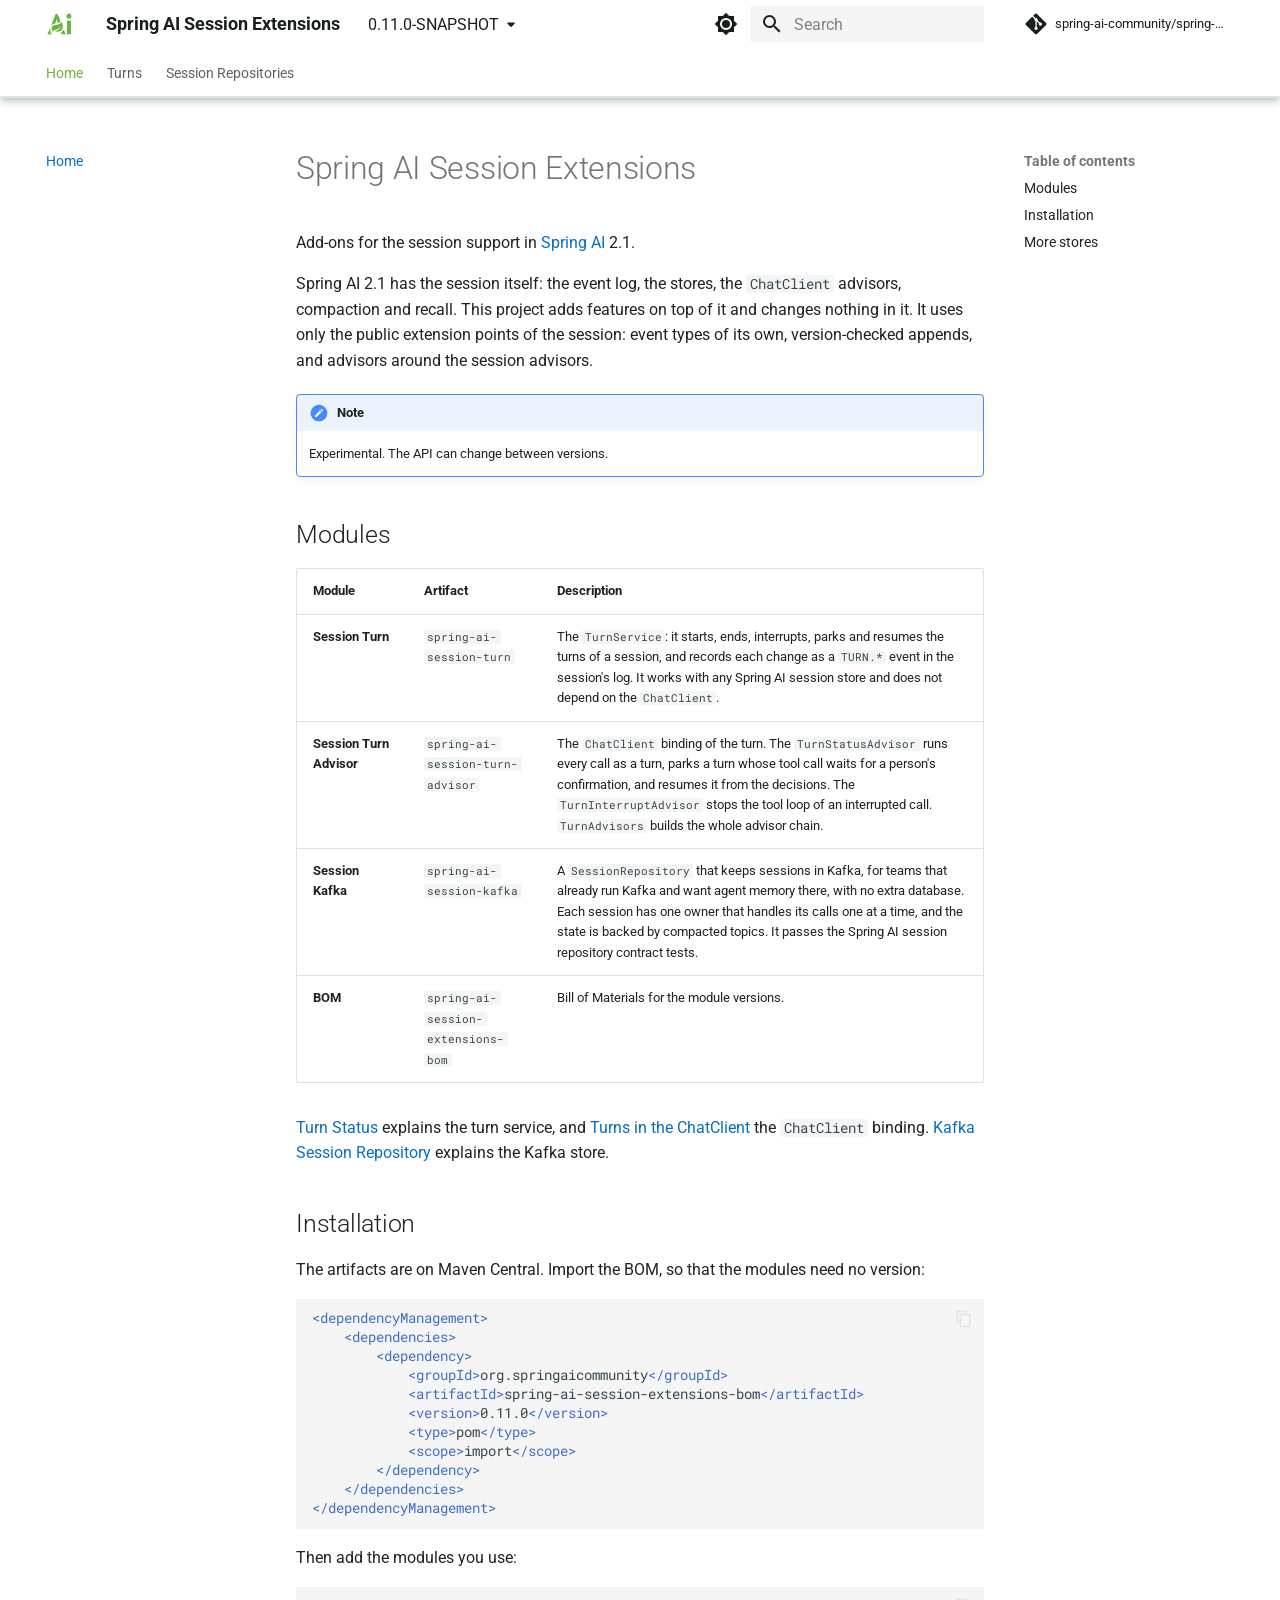
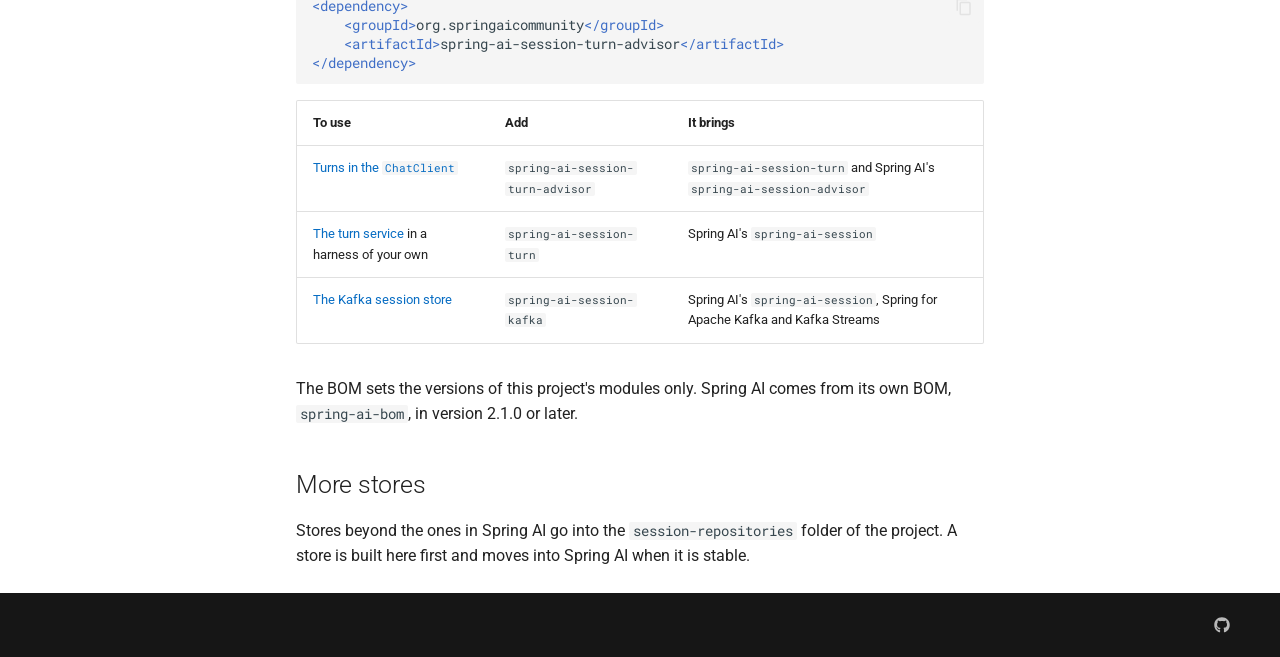
==== commit 1318b570: "Deployed f70ecb3 to 0.11.0-SNAPSHOT with MkDocs 1.6.1 and mike 2.2.0" ====
--- a/0.11.0-SNAPSHOT/index.html
+++ b/0.11.0-SNAPSHOT/index.html
@@ -408,6 +408,28 @@
   
 </li>
       
+        <li class="md-nav__item">
+  <a href="#installation" class="md-nav__link">
+    <span class="md-ellipsis">
+      
+        Installation
+      
+    </span>
+  </a>
+  
+</li>
+      
+        <li class="md-nav__item">
+  <a href="#more-stores" class="md-nav__link">
+    <span class="md-ellipsis">
+      
+        More stores
+      
+    </span>
+  </a>
+  
+</li>
+      
     </ul>
   
 </nav>
@@ -659,6 +681,28 @@
     <span class="md-ellipsis">
       
         Modules
+      
+    </span>
+  </a>
+  
+</li>
+      
+        <li class="md-nav__item">
+  <a href="#installation" class="md-nav__link">
+    <span class="md-ellipsis">
+      
+        Installation
+      
+    </span>
+  </a>
+  
+</li>
+      
+        <li class="md-nav__item">
+  <a href="#more-stores" class="md-nav__link">
+    <span class="md-ellipsis">
+      
+        More stores
       
     </span>
   </a>
@@ -703,7 +747,7 @@
 It uses only the public extension points of the session: event types of its own, version-checked appends, and advisors around the session advisors.</p>
 <div class="admonition note">
 <p class="admonition-title">Note</p>
-<p>Experimental. Nothing is released yet. The API can change between versions.</p>
+<p>Experimental. The API can change between versions.</p>
 </div>
 <h2 id="modules">Modules<a class="headerlink" href="#modules" title="Permanent link">&para;</a></h2>
 <table>
@@ -739,6 +783,56 @@
 </table>
 <p><a href="turn/turn-status/">Turn Status</a> explains the turn service, and <a href="turn/chat-client/">Turns in the ChatClient</a> the <code>ChatClient</code> binding.
 <a href="session-repositories/kafka/">Kafka Session Repository</a> explains the Kafka store.</p>
+<h2 id="installation">Installation<a class="headerlink" href="#installation" title="Permanent link">&para;</a></h2>
+<p>The artifacts are on Maven Central.
+Import the BOM, so that the modules need no version:</p>
+<div class="highlight"><pre><span></span><code><span id="__span-0-1"><a id="__codelineno-0-1" name="__codelineno-0-1" href="#__codelineno-0-1"></a><span class="nt">&lt;dependencyManagement&gt;</span>
+</span><span id="__span-0-2"><a id="__codelineno-0-2" name="__codelineno-0-2" href="#__codelineno-0-2"></a><span class="w">    </span><span class="nt">&lt;dependencies&gt;</span>
+</span><span id="__span-0-3"><a id="__codelineno-0-3" name="__codelineno-0-3" href="#__codelineno-0-3"></a><span class="w">        </span><span class="nt">&lt;dependency&gt;</span>
+</span><span id="__span-0-4"><a id="__codelineno-0-4" name="__codelineno-0-4" href="#__codelineno-0-4"></a><span class="w">            </span><span class="nt">&lt;groupId&gt;</span>org.springaicommunity<span class="nt">&lt;/groupId&gt;</span>
+</span><span id="__span-0-5"><a id="__codelineno-0-5" name="__codelineno-0-5" href="#__codelineno-0-5"></a><span class="w">            </span><span class="nt">&lt;artifactId&gt;</span>spring-ai-session-extensions-bom<span class="nt">&lt;/artifactId&gt;</span>
+</span><span id="__span-0-6"><a id="__codelineno-0-6" name="__codelineno-0-6" href="#__codelineno-0-6"></a><span class="w">            </span><span class="nt">&lt;version&gt;</span>0.11.0<span class="nt">&lt;/version&gt;</span>
+</span><span id="__span-0-7"><a id="__codelineno-0-7" name="__codelineno-0-7" href="#__codelineno-0-7"></a><span class="w">            </span><span class="nt">&lt;type&gt;</span>pom<span class="nt">&lt;/type&gt;</span>
+</span><span id="__span-0-8"><a id="__codelineno-0-8" name="__codelineno-0-8" href="#__codelineno-0-8"></a><span class="w">            </span><span class="nt">&lt;scope&gt;</span>import<span class="nt">&lt;/scope&gt;</span>
+</span><span id="__span-0-9"><a id="__codelineno-0-9" name="__codelineno-0-9" href="#__codelineno-0-9"></a><span class="w">        </span><span class="nt">&lt;/dependency&gt;</span>
+</span><span id="__span-0-10"><a id="__codelineno-0-10" name="__codelineno-0-10" href="#__codelineno-0-10"></a><span class="w">    </span><span class="nt">&lt;/dependencies&gt;</span>
+</span><span id="__span-0-11"><a id="__codelineno-0-11" name="__codelineno-0-11" href="#__codelineno-0-11"></a><span class="nt">&lt;/dependencyManagement&gt;</span>
+</span></code></pre></div>
+<p>Then add the modules you use:</p>
+<div class="highlight"><pre><span></span><code><span id="__span-1-1"><a id="__codelineno-1-1" name="__codelineno-1-1" href="#__codelineno-1-1"></a><span class="nt">&lt;dependency&gt;</span>
+</span><span id="__span-1-2"><a id="__codelineno-1-2" name="__codelineno-1-2" href="#__codelineno-1-2"></a><span class="w">    </span><span class="nt">&lt;groupId&gt;</span>org.springaicommunity<span class="nt">&lt;/groupId&gt;</span>
+</span><span id="__span-1-3"><a id="__codelineno-1-3" name="__codelineno-1-3" href="#__codelineno-1-3"></a><span class="w">    </span><span class="nt">&lt;artifactId&gt;</span>spring-ai-session-turn-advisor<span class="nt">&lt;/artifactId&gt;</span>
+</span><span id="__span-1-4"><a id="__codelineno-1-4" name="__codelineno-1-4" href="#__codelineno-1-4"></a><span class="nt">&lt;/dependency&gt;</span>
+</span></code></pre></div>
+<table>
+<thead>
+<tr>
+<th>To use</th>
+<th>Add</th>
+<th>It brings</th>
+</tr>
+</thead>
+<tbody>
+<tr>
+<td><a href="turn/chat-client/">Turns in the <code>ChatClient</code></a></td>
+<td><code>spring-ai-session-turn-advisor</code></td>
+<td><code>spring-ai-session-turn</code> and Spring AI's <code>spring-ai-session-advisor</code></td>
+</tr>
+<tr>
+<td><a href="turn/turn-status/">The turn service</a> in a harness of your own</td>
+<td><code>spring-ai-session-turn</code></td>
+<td>Spring AI's <code>spring-ai-session</code></td>
+</tr>
+<tr>
+<td><a href="session-repositories/kafka/">The Kafka session store</a></td>
+<td><code>spring-ai-session-kafka</code></td>
+<td>Spring AI's <code>spring-ai-session</code>, Spring for Apache Kafka and Kafka Streams</td>
+</tr>
+</tbody>
+</table>
+<p>The BOM sets the versions of this project's modules only.
+Spring AI comes from its own BOM, <code>spring-ai-bom</code>, in version 2.1.0 or later.</p>
+<h2 id="more-stores">More stores<a class="headerlink" href="#more-stores" title="Permanent link">&para;</a></h2>
 <p>Stores beyond the ones in Spring AI go into the <code>session-repositories</code> folder of the project.
 A store is built here first and moves into Spring AI when it is stable.</p>
 
